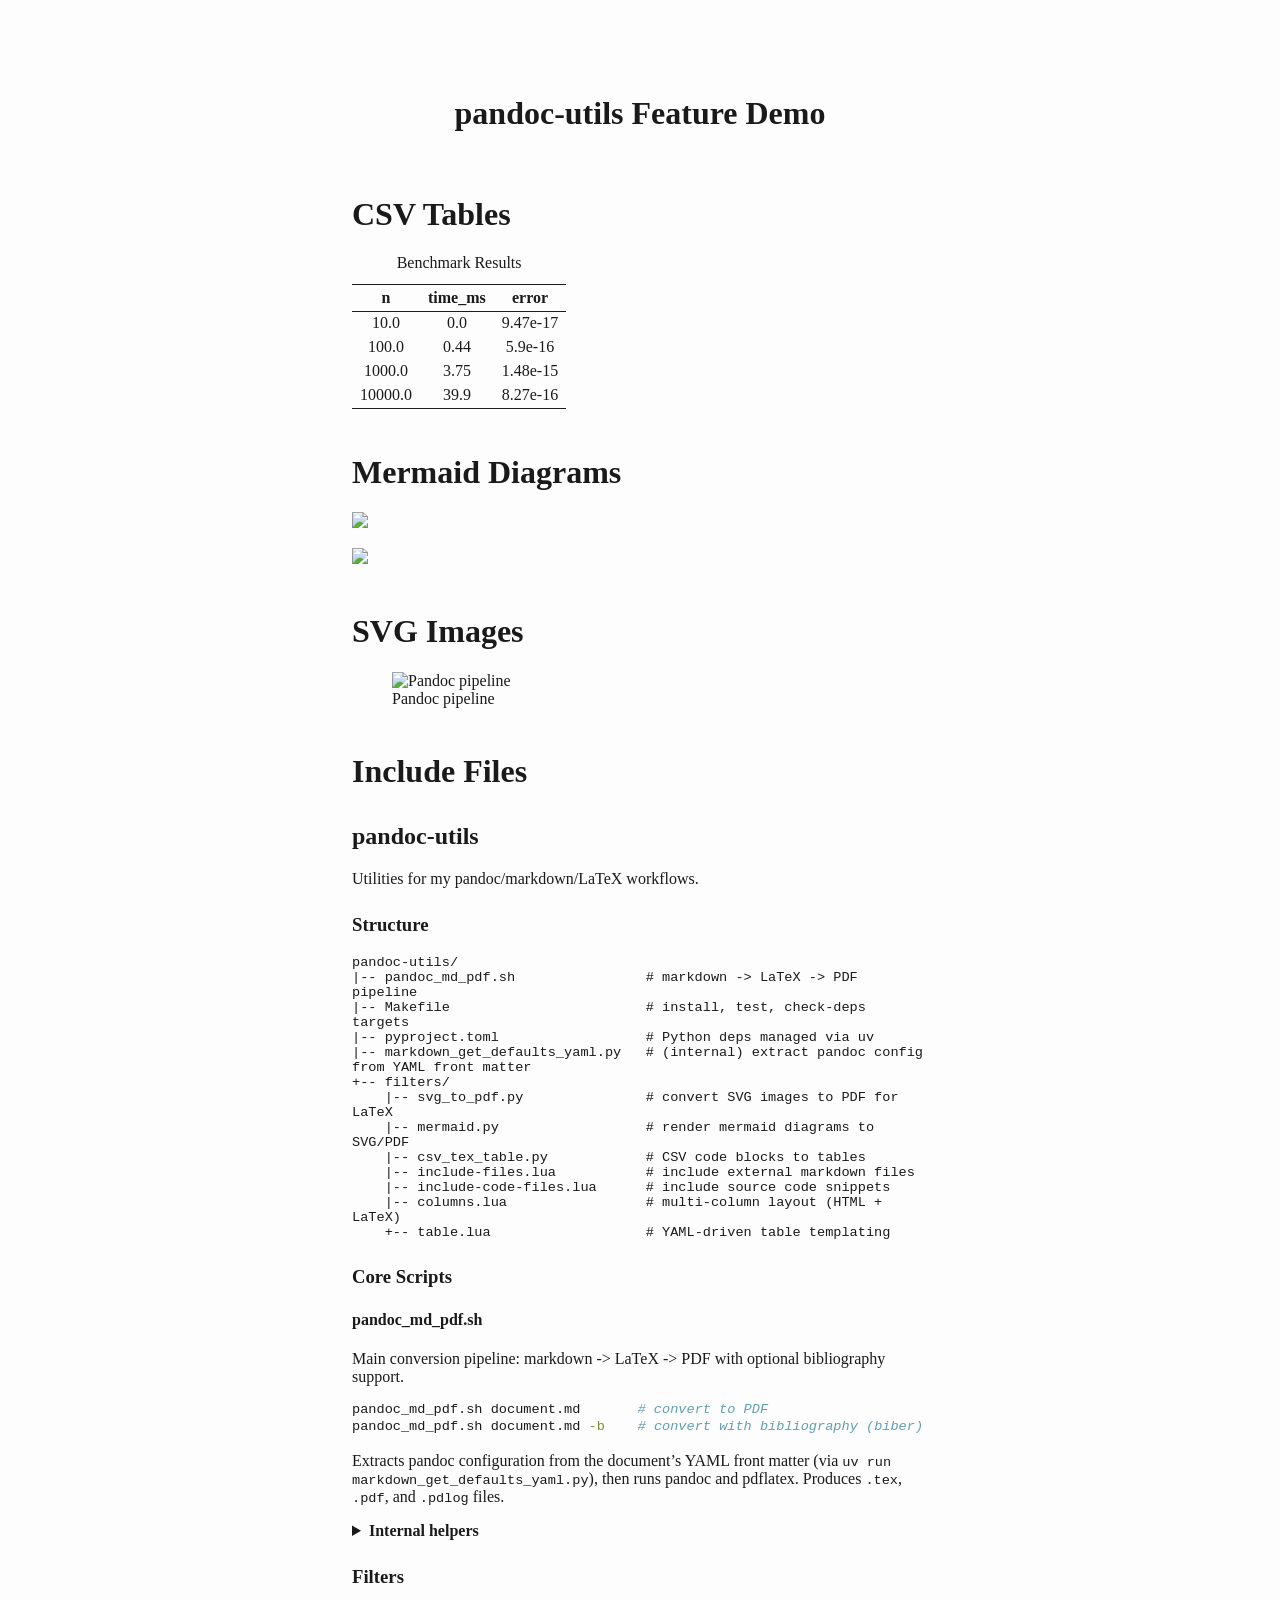
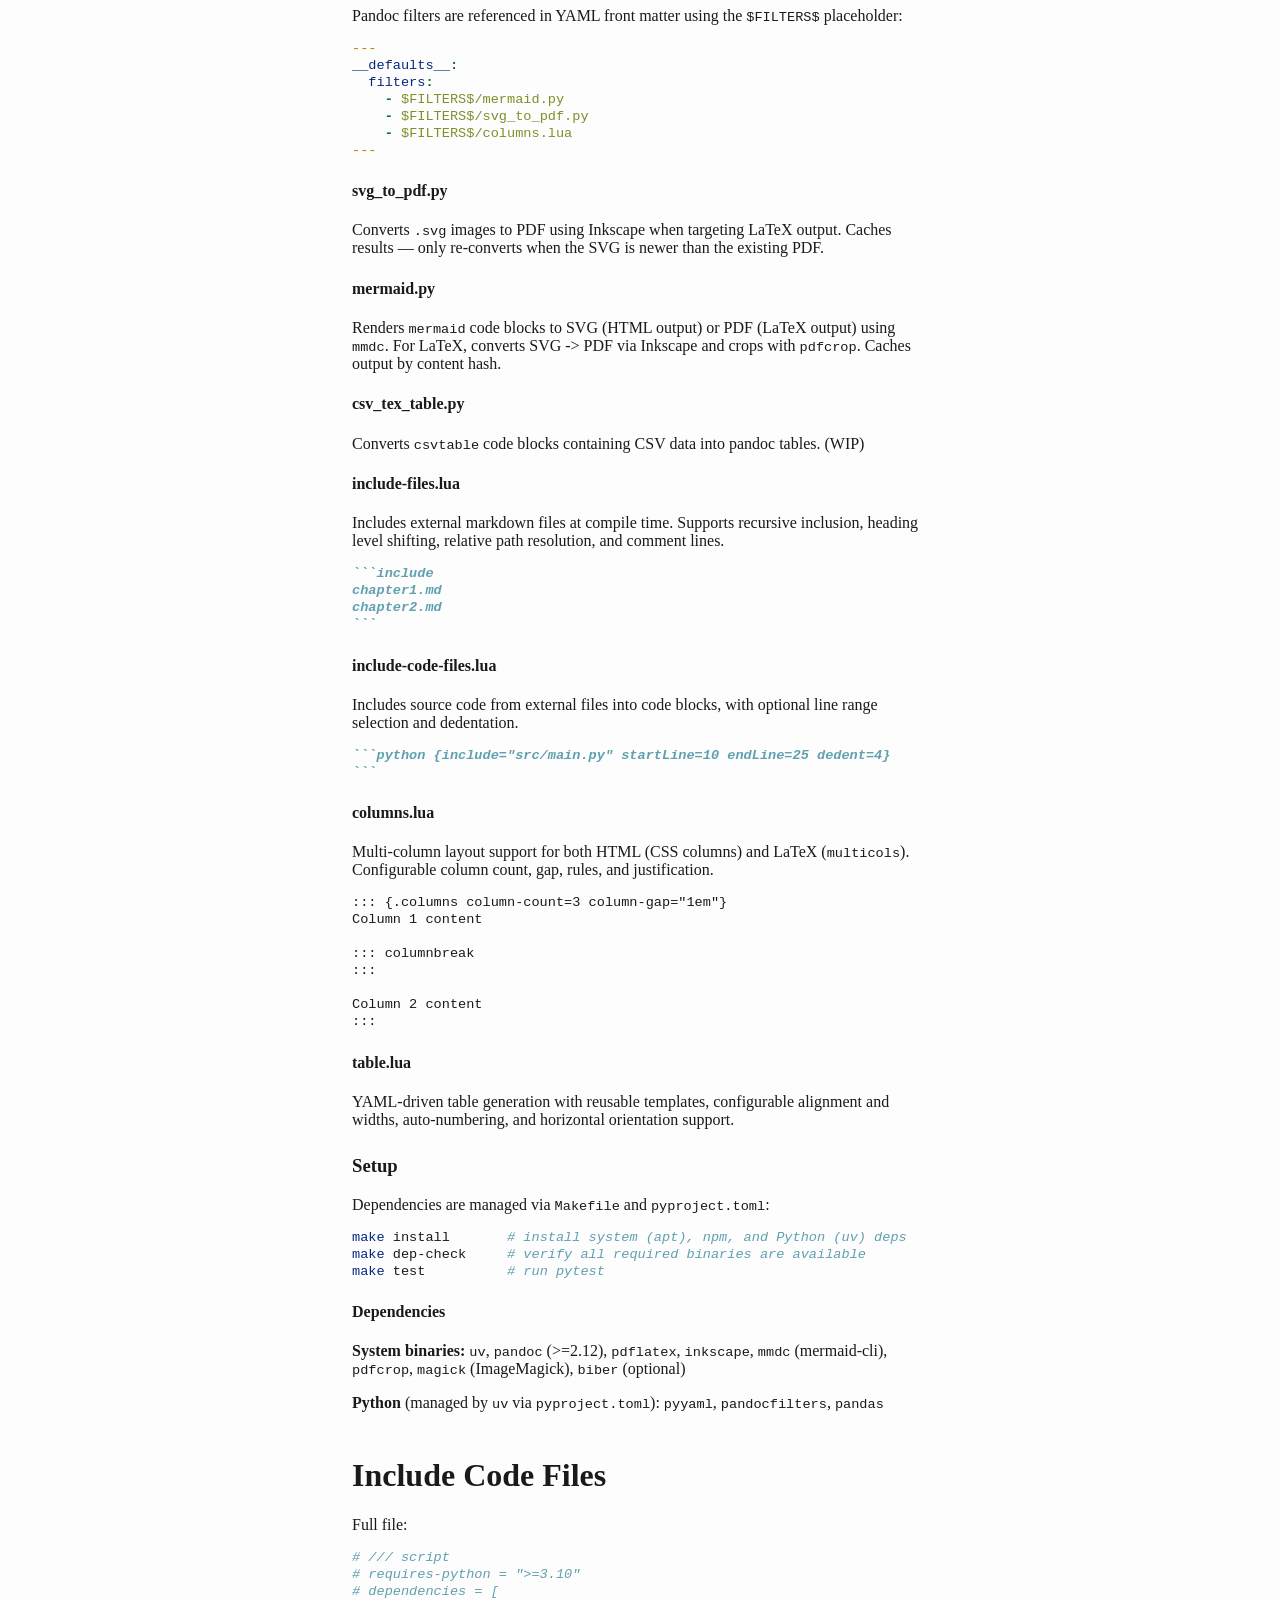
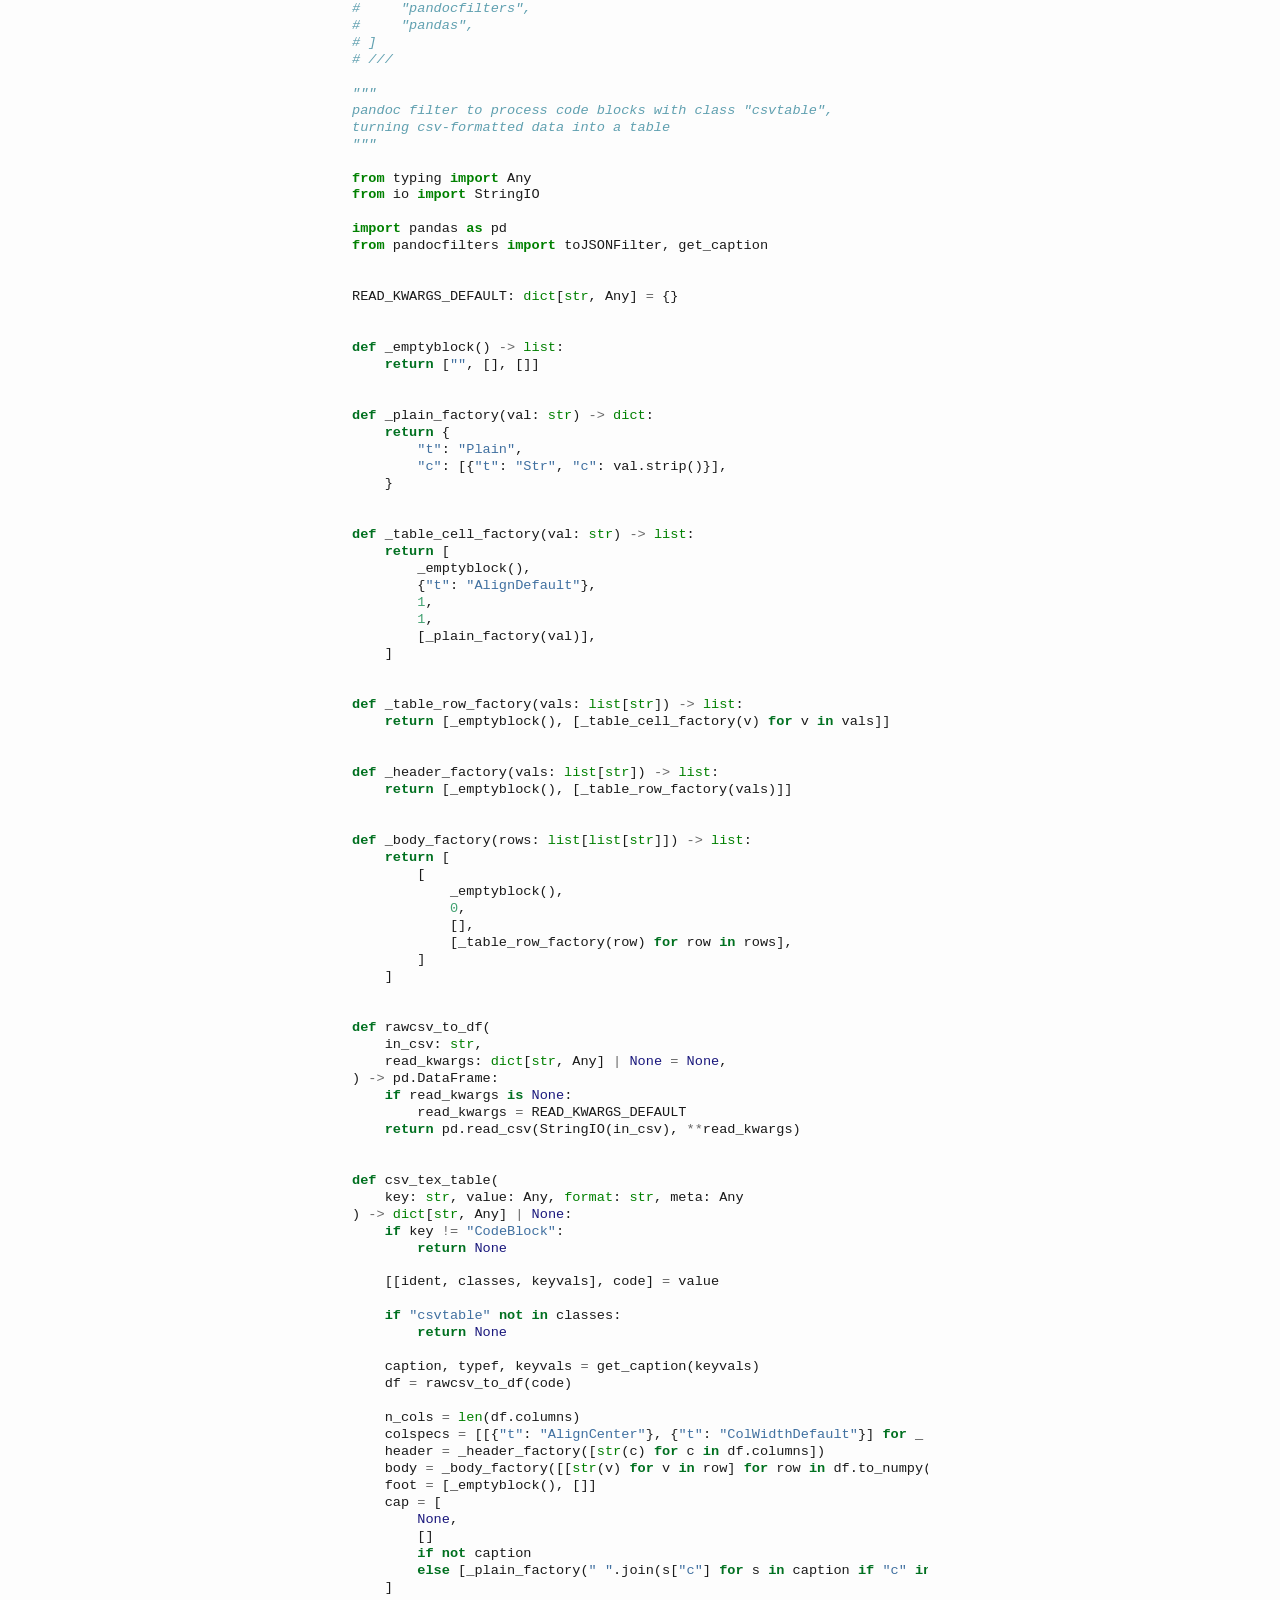
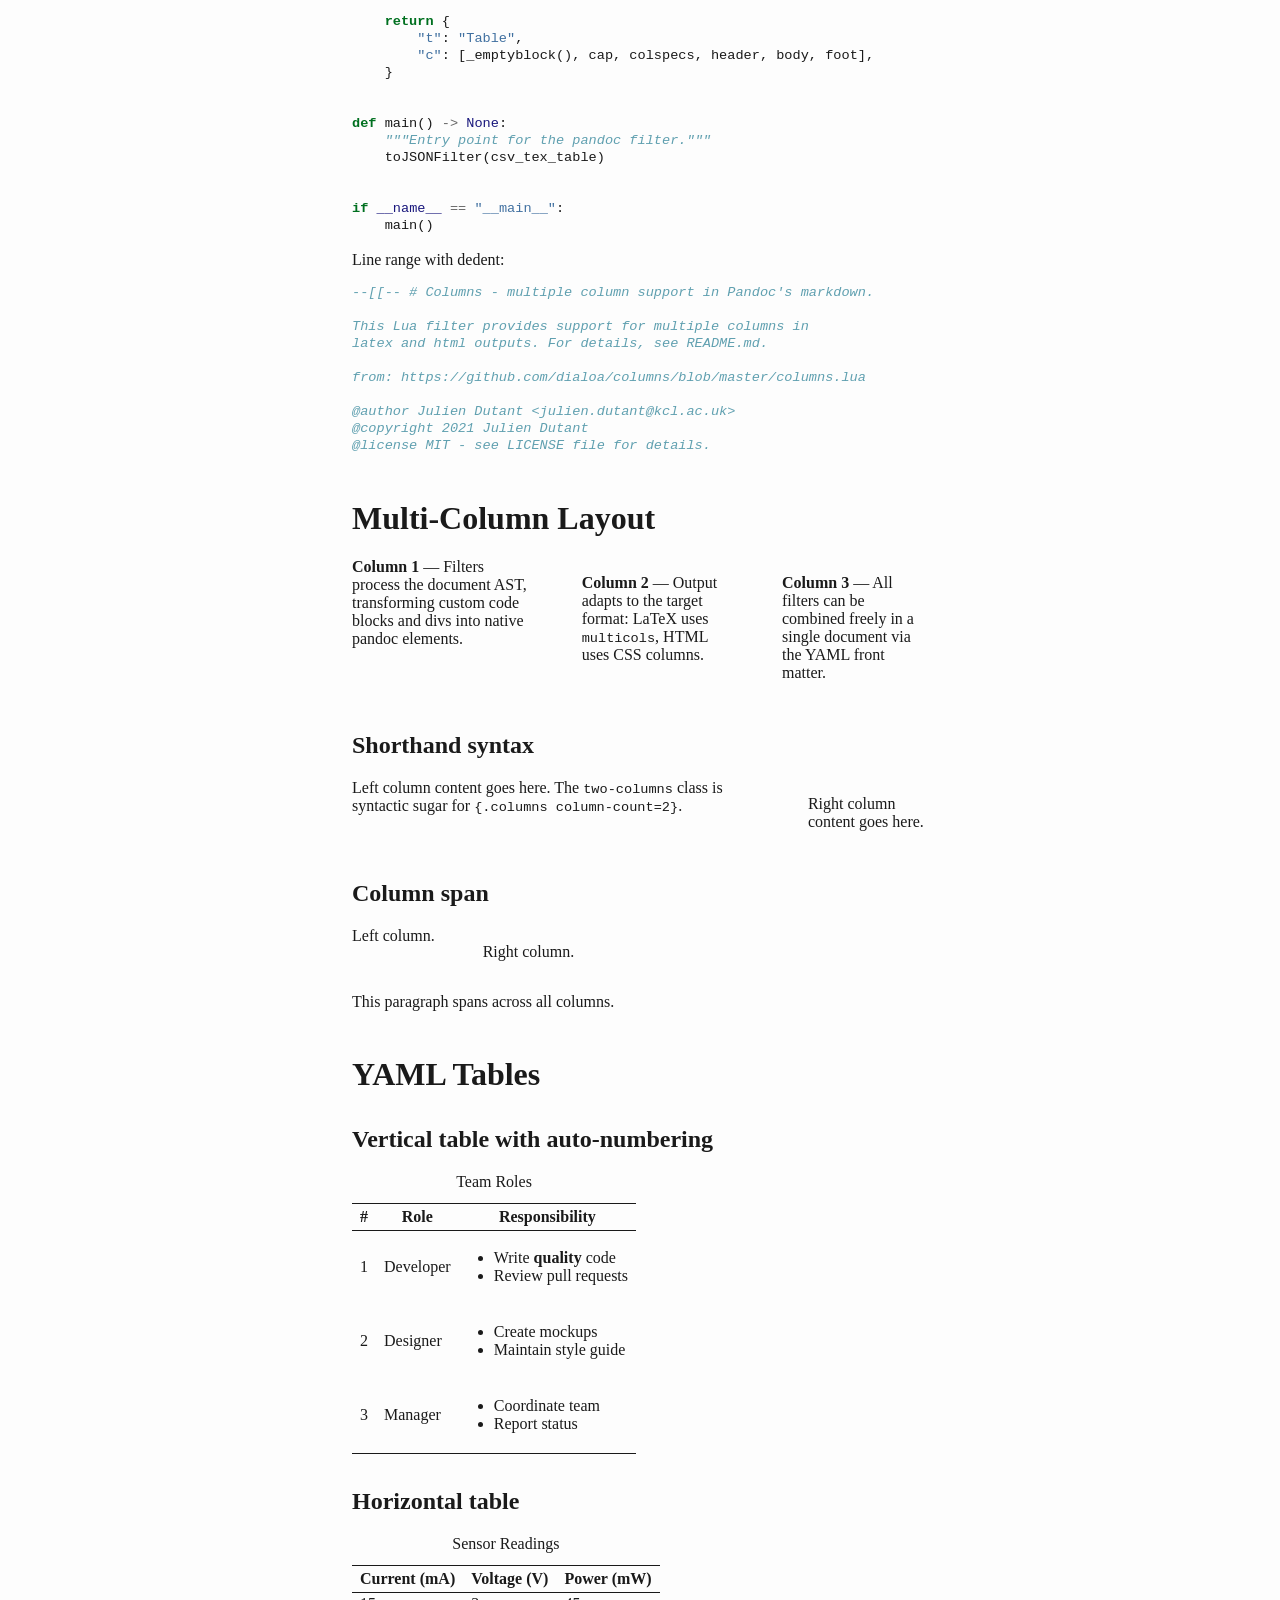
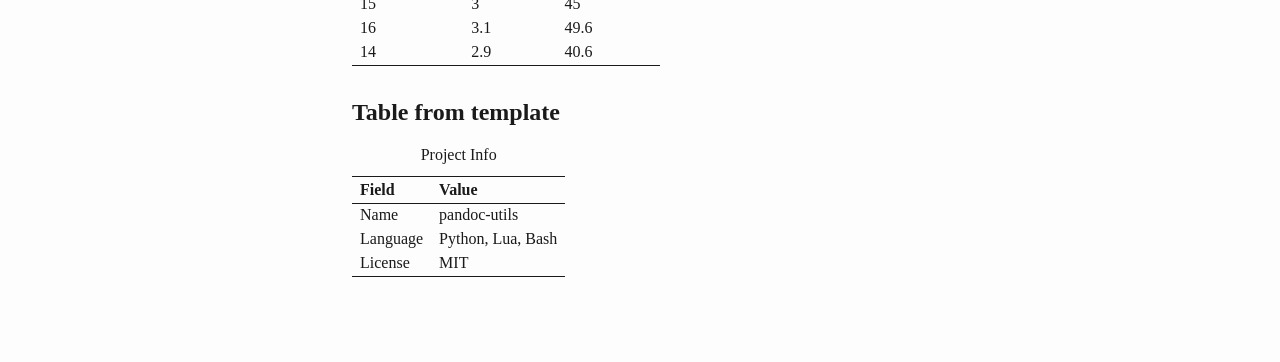
==== docs/demo.html @ 12878028 "Add demo.md and make demo target for compiled output demo.md showcases all 7 filters (csv tables, me" ====
<!DOCTYPE html>
<html xmlns="http://www.w3.org/1999/xhtml" lang="" xml:lang="">
<head>
  <meta charset="utf-8" />
  <meta name="generator" content="pandoc" />
  <meta name="viewport" content="width=device-width, initial-scale=1.0, user-scalable=yes" />
  <title>pandoc-utils Feature Demo</title>
  <style>
    html {
      color: #1a1a1a;
      background-color: #fdfdfd;
    }
    body {
      margin: 0 auto;
      max-width: 36em;
      padding-left: 50px;
      padding-right: 50px;
      padding-top: 50px;
      padding-bottom: 50px;
      hyphens: auto;
      overflow-wrap: break-word;
      text-rendering: optimizeLegibility;
      font-kerning: normal;
    }
    @media (max-width: 600px) {
      body {
        font-size: 0.9em;
        padding: 12px;
      }
      h1 {
        font-size: 1.8em;
      }
    }
    @media print {
      html {
        background-color: white;
      }
      body {
        background-color: transparent;
        color: black;
        font-size: 12pt;
      }
      p, h2, h3 {
        orphans: 3;
        widows: 3;
      }
      h2, h3, h4 {
        page-break-after: avoid;
      }
    }
    p {
      margin: 1em 0;
    }
    a {
      color: #1a1a1a;
    }
    a:visited {
      color: #1a1a1a;
    }
    img {
      max-width: 100%;
    }
    svg {
      height: auto;
      max-width: 100%;
    }
    h1, h2, h3, h4, h5, h6 {
      margin-top: 1.4em;
    }
    h5, h6 {
      font-size: 1em;
      font-style: italic;
    }
    h6 {
      font-weight: normal;
    }
    ol, ul {
      padding-left: 1.7em;
      margin-top: 1em;
    }
    li > ol, li > ul {
      margin-top: 0;
    }
    blockquote {
      margin: 1em 0 1em 1.7em;
      padding-left: 1em;
      border-left: 2px solid #e6e6e6;
      color: #606060;
    }
    code {
      font-family: Menlo, Monaco, Consolas, 'Lucida Console', monospace;
      font-size: 85%;
      margin: 0;
      hyphens: manual;
    }
    pre {
      margin: 1em 0;
      overflow: auto;
    }
    pre code {
      padding: 0;
      overflow: visible;
      overflow-wrap: normal;
    }
    .sourceCode {
     background-color: transparent;
     overflow: visible;
    }
    hr {
      background-color: #1a1a1a;
      border: none;
      height: 1px;
      margin: 1em 0;
    }
    table {
      margin: 1em 0;
      border-collapse: collapse;
      width: 100%;
      overflow-x: auto;
      display: block;
      font-variant-numeric: lining-nums tabular-nums;
    }
    table caption {
      margin-bottom: 0.75em;
    }
    tbody {
      margin-top: 0.5em;
      border-top: 1px solid #1a1a1a;
      border-bottom: 1px solid #1a1a1a;
    }
    th {
      border-top: 1px solid #1a1a1a;
      padding: 0.25em 0.5em 0.25em 0.5em;
    }
    td {
      padding: 0.125em 0.5em 0.25em 0.5em;
    }
    header {
      margin-bottom: 4em;
      text-align: center;
    }
    #TOC li {
      list-style: none;
    }
    #TOC ul {
      padding-left: 1.3em;
    }
    #TOC > ul {
      padding-left: 0;
    }
    #TOC a:not(:hover) {
      text-decoration: none;
    }
    code{white-space: pre-wrap;}
    span.smallcaps{font-variant: small-caps;}
    div.columns{display: flex; gap: min(4vw, 1.5em);}
    div.column{flex: auto; overflow-x: auto;}
    div.hanging-indent{margin-left: 1.5em; text-indent: -1.5em;}
    /* The extra [class] is a hack that increases specificity enough to
       override a similar rule in reveal.js */
    ul.task-list[class]{list-style: none;}
    ul.task-list li input[type="checkbox"] {
      font-size: inherit;
      width: 0.8em;
      margin: 0 0.8em 0.2em -1.6em;
      vertical-align: middle;
    }
    .display.math{display: block; text-align: center; margin: 0.5rem auto;}
    /* CSS for syntax highlighting */
    pre > code.sourceCode { white-space: pre; position: relative; }
    pre > code.sourceCode > span { line-height: 1.25; }
    pre > code.sourceCode > span:empty { height: 1.2em; }
    .sourceCode { overflow: visible; }
    code.sourceCode > span { color: inherit; text-decoration: inherit; }
    div.sourceCode { margin: 1em 0; }
    pre.sourceCode { margin: 0; }
    @media screen {
    div.sourceCode { overflow: auto; }
    }
    @media print {
    pre > code.sourceCode { white-space: pre-wrap; }
    pre > code.sourceCode > span { display: inline-block; text-indent: -5em; padding-left: 5em; }
    }
    pre.numberSource code
      { counter-reset: source-line 0; }
    pre.numberSource code > span
      { position: relative; left: -4em; counter-increment: source-line; }
    pre.numberSource code > span > a:first-child::before
      { content: counter(source-line);
        position: relative; left: -1em; text-align: right; vertical-align: baseline;
        border: none; display: inline-block;
        -webkit-touch-callout: none; -webkit-user-select: none;
        -khtml-user-select: none; -moz-user-select: none;
        -ms-user-select: none; user-select: none;
        padding: 0 4px; width: 4em;
        color: #aaaaaa;
      }
    pre.numberSource { margin-left: 3em; border-left: 1px solid #aaaaaa;  padding-left: 4px; }
    div.sourceCode
      {   }
    @media screen {
    pre > code.sourceCode > span > a:first-child::before { text-decoration: underline; }
    }
    code span.al { color: #ff0000; font-weight: bold; } /* Alert */
    code span.an { color: #60a0b0; font-weight: bold; font-style: italic; } /* Annotation */
    code span.at { color: #7d9029; } /* Attribute */
    code span.bn { color: #40a070; } /* BaseN */
    code span.bu { color: #008000; } /* BuiltIn */
    code span.cf { color: #007020; font-weight: bold; } /* ControlFlow */
    code span.ch { color: #4070a0; } /* Char */
    code span.cn { color: #880000; } /* Constant */
    code span.co { color: #60a0b0; font-style: italic; } /* Comment */
    code span.cv { color: #60a0b0; font-weight: bold; font-style: italic; } /* CommentVar */
    code span.do { color: #ba2121; font-style: italic; } /* Documentation */
    code span.dt { color: #902000; } /* DataType */
    code span.dv { color: #40a070; } /* DecVal */
    code span.er { color: #ff0000; font-weight: bold; } /* Error */
    code span.ex { } /* Extension */
    code span.fl { color: #40a070; } /* Float */
    code span.fu { color: #06287e; } /* Function */
    code span.im { color: #008000; font-weight: bold; } /* Import */
    code span.in { color: #60a0b0; font-weight: bold; font-style: italic; } /* Information */
    code span.kw { color: #007020; font-weight: bold; } /* Keyword */
    code span.op { color: #666666; } /* Operator */
    code span.ot { color: #007020; } /* Other */
    code span.pp { color: #bc7a00; } /* Preprocessor */
    code span.sc { color: #4070a0; } /* SpecialChar */
    code span.ss { color: #bb6688; } /* SpecialString */
    code span.st { color: #4070a0; } /* String */
    code span.va { color: #19177c; } /* Variable */
    code span.vs { color: #4070a0; } /* VerbatimString */
    code span.wa { color: #60a0b0; font-weight: bold; font-style: italic; } /* Warning */
  </style>
  <style>
  /* Styles added by the columns.lua pandoc filter */
    .columns :first-child {margin-top: 0;}
    .column-span + * {margin-top: 0;}
  </style>
</head>
<body>
<header id="title-block-header">
<h1 class="title">pandoc-utils Feature Demo</h1>
</header>
<div>
<h1 id="csv-tables">CSV Tables</h1>
<table>
<caption>Benchmark Results</caption>
<thead>
<tr class="header">
<th style="text-align: center;">n</th>
<th style="text-align: center;">time_ms</th>
<th style="text-align: center;">error</th>
</tr>
</thead>
<tbody>
<tr class="odd">
<td style="text-align: center;">10.0</td>
<td style="text-align: center;">0.0</td>
<td style="text-align: center;">9.47e-17</td>
</tr>
<tr class="even">
<td style="text-align: center;">100.0</td>
<td style="text-align: center;">0.44</td>
<td style="text-align: center;">5.9e-16</td>
</tr>
<tr class="odd">
<td style="text-align: center;">1000.0</td>
<td style="text-align: center;">3.75</td>
<td style="text-align: center;">1.48e-15</td>
</tr>
<tr class="even">
<td style="text-align: center;">10000.0</td>
<td style="text-align: center;">39.9</td>
<td style="text-align: center;">8.27e-16</td>
</tr>
</tbody>
</table>
<h1 id="mermaid-diagrams">Mermaid Diagrams</h1>
<p><img
src="mermaid-images/eb89df5389d37301b76912c9a36e6c9216078328.svg" /></p>
<p><img
src="mermaid-images/6b7ed204e608e78bdb28298f700be677fc4b96f9.svg" /></p>
<h1 id="svg-images">SVG Images</h1>
<!-- svg_to_pdf.py converts SVG to PDF when targeting LaTeX; passes through for HTML -->
<figure>
<img src="demo_pipeline.svg" alt="Pandoc pipeline" />
<figcaption aria-hidden="true">Pandoc pipeline</figcaption>
</figure>
<h1 id="include-files">Include Files</h1>
<!-- include-files.lua: include external markdown at compile time -->
<h2 id="pandoc-utils">pandoc-utils</h2>
<p>Utilities for my pandoc/markdown/LaTeX workflows.</p>
<h3 id="structure">Structure</h3>
<pre><code>pandoc-utils/
|-- pandoc_md_pdf.sh                # markdown -&gt; LaTeX -&gt; PDF pipeline
|-- Makefile                        # install, test, check-deps targets
|-- pyproject.toml                  # Python deps managed via uv
|-- markdown_get_defaults_yaml.py   # (internal) extract pandoc config from YAML front matter
+-- filters/
    |-- svg_to_pdf.py               # convert SVG images to PDF for LaTeX
    |-- mermaid.py                  # render mermaid diagrams to SVG/PDF
    |-- csv_tex_table.py            # CSV code blocks to tables
    |-- include-files.lua           # include external markdown files
    |-- include-code-files.lua      # include source code snippets
    |-- columns.lua                 # multi-column layout (HTML + LaTeX)
    +-- table.lua                   # YAML-driven table templating</code></pre>
<h3 id="core-scripts">Core Scripts</h3>
<h4 id="pandoc_md_pdf.sh">pandoc_md_pdf.sh</h4>
<p>Main conversion pipeline: markdown -&gt; LaTeX -&gt; PDF with
optional bibliography support.</p>
<div class="sourceCode" id="cb2"><pre
class="sourceCode bash"><code class="sourceCode bash"><span id="cb2-1"><a href="#cb2-1" aria-hidden="true" tabindex="-1"></a><span class="ex">pandoc_md_pdf.sh</span> document.md       <span class="co"># convert to PDF</span></span>
<span id="cb2-2"><a href="#cb2-2" aria-hidden="true" tabindex="-1"></a><span class="ex">pandoc_md_pdf.sh</span> document.md <span class="at">-b</span>    <span class="co"># convert with bibliography (biber)</span></span></code></pre></div>
<p>Extracts pandoc configuration from the document’s YAML front matter
(via <code>uv run markdown_get_defaults_yaml.py</code>), then runs
pandoc and pdflatex. Produces <code>.tex</code>, <code>.pdf</code>, and
<code>.pdlog</code> files.</p>
<details>
<summary>
<b>Internal helpers</b>
</summary>
<ul>
<li><strong>markdown_get_defaults_yaml.py</strong> — Extracts pandoc
defaults from YAML front matter and writes a defaults file. Called
internally by <code>pandoc_md_pdf.sh</code>. Resolves the
<code>$FILTERS$</code> placeholder to the actual filters directory.</li>
</ul>
</details>
<h3 id="filters">Filters</h3>
<p>Pandoc filters are referenced in YAML front matter using the
<code>$FILTERS$</code> placeholder:</p>
<div class="sourceCode" id="cb3"><pre
class="sourceCode yaml"><code class="sourceCode yaml"><span id="cb3-1"><a href="#cb3-1" aria-hidden="true" tabindex="-1"></a><span class="pp">---</span></span>
<span id="cb3-2"><a href="#cb3-2" aria-hidden="true" tabindex="-1"></a><span class="fu">__defaults__</span><span class="kw">:</span></span>
<span id="cb3-3"><a href="#cb3-3" aria-hidden="true" tabindex="-1"></a><span class="at">  </span><span class="fu">filters</span><span class="kw">:</span></span>
<span id="cb3-4"><a href="#cb3-4" aria-hidden="true" tabindex="-1"></a><span class="at">    </span><span class="kw">-</span><span class="at"> $FILTERS$/mermaid.py</span></span>
<span id="cb3-5"><a href="#cb3-5" aria-hidden="true" tabindex="-1"></a><span class="at">    </span><span class="kw">-</span><span class="at"> $FILTERS$/svg_to_pdf.py</span></span>
<span id="cb3-6"><a href="#cb3-6" aria-hidden="true" tabindex="-1"></a><span class="at">    </span><span class="kw">-</span><span class="at"> $FILTERS$/columns.lua</span></span>
<span id="cb3-7"><a href="#cb3-7" aria-hidden="true" tabindex="-1"></a><span class="pp">---</span></span></code></pre></div>
<h4 id="svg_to_pdf.py">svg_to_pdf.py</h4>
<p>Converts <code>.svg</code> images to PDF using Inkscape when
targeting LaTeX output. Caches results — only re-converts when the SVG
is newer than the existing PDF.</p>
<h4 id="mermaid.py">mermaid.py</h4>
<p>Renders <code>mermaid</code> code blocks to SVG (HTML output) or PDF
(LaTeX output) using <code>mmdc</code>. For LaTeX, converts SVG -&gt;
PDF via Inkscape and crops with <code>pdfcrop</code>. Caches output by
content hash.</p>
<h4 id="csv_tex_table.py">csv_tex_table.py</h4>
<p>Converts <code>csvtable</code> code blocks containing CSV data into
pandoc tables. (WIP)</p>
<h4 id="include-files.lua">include-files.lua</h4>
<p>Includes external markdown files at compile time. Supports recursive
inclusion, heading level shifting, relative path resolution, and comment
lines.</p>
<div class="sourceCode" id="cb4"><pre
class="sourceCode markdown"><code class="sourceCode markdown"><span id="cb4-1"><a href="#cb4-1" aria-hidden="true" tabindex="-1"></a><span class="in">```include</span></span>
<span id="cb4-2"><a href="#cb4-2" aria-hidden="true" tabindex="-1"></a><span class="in">chapter1.md</span></span>
<span id="cb4-3"><a href="#cb4-3" aria-hidden="true" tabindex="-1"></a><span class="in">chapter2.md</span></span>
<span id="cb4-4"><a href="#cb4-4" aria-hidden="true" tabindex="-1"></a><span class="in">```</span></span></code></pre></div>
<h4 id="include-code-files.lua">include-code-files.lua</h4>
<p>Includes source code from external files into code blocks, with
optional line range selection and dedentation.</p>
<div class="sourceCode" id="cb5"><pre
class="sourceCode markdown"><code class="sourceCode markdown"><span id="cb5-1"><a href="#cb5-1" aria-hidden="true" tabindex="-1"></a><span class="in">```python {include=&quot;src/main.py&quot; startLine=10 endLine=25 dedent=4}</span></span>
<span id="cb5-2"><a href="#cb5-2" aria-hidden="true" tabindex="-1"></a><span class="in">```</span></span></code></pre></div>
<h4 id="columns.lua">columns.lua</h4>
<p>Multi-column layout support for both HTML (CSS columns) and LaTeX
(<code>multicols</code>). Configurable column count, gap, rules, and
justification.</p>
<div class="sourceCode" id="cb6"><pre
class="sourceCode markdown"><code class="sourceCode markdown"><span id="cb6-1"><a href="#cb6-1" aria-hidden="true" tabindex="-1"></a>::: {.columns column-count=3 column-gap=&quot;1em&quot;}</span>
<span id="cb6-2"><a href="#cb6-2" aria-hidden="true" tabindex="-1"></a>Column 1 content</span>
<span id="cb6-3"><a href="#cb6-3" aria-hidden="true" tabindex="-1"></a></span>
<span id="cb6-4"><a href="#cb6-4" aria-hidden="true" tabindex="-1"></a>::: columnbreak</span>
<span id="cb6-5"><a href="#cb6-5" aria-hidden="true" tabindex="-1"></a>:::</span>
<span id="cb6-6"><a href="#cb6-6" aria-hidden="true" tabindex="-1"></a></span>
<span id="cb6-7"><a href="#cb6-7" aria-hidden="true" tabindex="-1"></a>Column 2 content</span>
<span id="cb6-8"><a href="#cb6-8" aria-hidden="true" tabindex="-1"></a>:::</span></code></pre></div>
<h4 id="table.lua">table.lua</h4>
<p>YAML-driven table generation with reusable templates, configurable
alignment and widths, auto-numbering, and horizontal orientation
support.</p>
<h3 id="setup">Setup</h3>
<p>Dependencies are managed via <code>Makefile</code> and
<code>pyproject.toml</code>:</p>
<div class="sourceCode" id="cb7"><pre
class="sourceCode bash"><code class="sourceCode bash"><span id="cb7-1"><a href="#cb7-1" aria-hidden="true" tabindex="-1"></a><span class="fu">make</span> install       <span class="co"># install system (apt), npm, and Python (uv) deps</span></span>
<span id="cb7-2"><a href="#cb7-2" aria-hidden="true" tabindex="-1"></a><span class="fu">make</span> dep-check     <span class="co"># verify all required binaries are available</span></span>
<span id="cb7-3"><a href="#cb7-3" aria-hidden="true" tabindex="-1"></a><span class="fu">make</span> test          <span class="co"># run pytest</span></span></code></pre></div>
<h4 id="dependencies">Dependencies</h4>
<p><strong>System binaries:</strong> <code>uv</code>,
<code>pandoc</code> (&gt;=2.12), <code>pdflatex</code>,
<code>inkscape</code>, <code>mmdc</code> (mermaid-cli),
<code>pdfcrop</code>, <code>magick</code> (ImageMagick),
<code>biber</code> (optional)</p>
<p><strong>Python</strong> (managed by <code>uv</code> via
<code>pyproject.toml</code>): <code>pyyaml</code>,
<code>pandocfilters</code>, <code>pandas</code></p>
<h1 id="include-code-files">Include Code Files</h1>
<!-- include-code-files.lua: embed source code from external files -->
<p>Full file:</p>
<div class="sourceCode" id="cb8"><pre
class="sourceCode python"><code class="sourceCode python"><span id="cb8-1"><a href="#cb8-1" aria-hidden="true" tabindex="-1"></a><span class="co"># /// script</span></span>
<span id="cb8-2"><a href="#cb8-2" aria-hidden="true" tabindex="-1"></a><span class="co"># requires-python = &quot;&gt;=3.10&quot;</span></span>
<span id="cb8-3"><a href="#cb8-3" aria-hidden="true" tabindex="-1"></a><span class="co"># dependencies = [</span></span>
<span id="cb8-4"><a href="#cb8-4" aria-hidden="true" tabindex="-1"></a><span class="co">#     &quot;pandocfilters&quot;,</span></span>
<span id="cb8-5"><a href="#cb8-5" aria-hidden="true" tabindex="-1"></a><span class="co">#     &quot;pandas&quot;,</span></span>
<span id="cb8-6"><a href="#cb8-6" aria-hidden="true" tabindex="-1"></a><span class="co"># ]</span></span>
<span id="cb8-7"><a href="#cb8-7" aria-hidden="true" tabindex="-1"></a><span class="co"># ///</span></span>
<span id="cb8-8"><a href="#cb8-8" aria-hidden="true" tabindex="-1"></a></span>
<span id="cb8-9"><a href="#cb8-9" aria-hidden="true" tabindex="-1"></a><span class="co">&quot;&quot;&quot;</span></span>
<span id="cb8-10"><a href="#cb8-10" aria-hidden="true" tabindex="-1"></a><span class="co">pandoc filter to process code blocks with class &quot;csvtable&quot;,</span></span>
<span id="cb8-11"><a href="#cb8-11" aria-hidden="true" tabindex="-1"></a><span class="co">turning csv-formatted data into a table</span></span>
<span id="cb8-12"><a href="#cb8-12" aria-hidden="true" tabindex="-1"></a><span class="co">&quot;&quot;&quot;</span></span>
<span id="cb8-13"><a href="#cb8-13" aria-hidden="true" tabindex="-1"></a></span>
<span id="cb8-14"><a href="#cb8-14" aria-hidden="true" tabindex="-1"></a><span class="im">from</span> typing <span class="im">import</span> Any</span>
<span id="cb8-15"><a href="#cb8-15" aria-hidden="true" tabindex="-1"></a><span class="im">from</span> io <span class="im">import</span> StringIO</span>
<span id="cb8-16"><a href="#cb8-16" aria-hidden="true" tabindex="-1"></a></span>
<span id="cb8-17"><a href="#cb8-17" aria-hidden="true" tabindex="-1"></a><span class="im">import</span> pandas <span class="im">as</span> pd</span>
<span id="cb8-18"><a href="#cb8-18" aria-hidden="true" tabindex="-1"></a><span class="im">from</span> pandocfilters <span class="im">import</span> toJSONFilter, get_caption</span>
<span id="cb8-19"><a href="#cb8-19" aria-hidden="true" tabindex="-1"></a></span>
<span id="cb8-20"><a href="#cb8-20" aria-hidden="true" tabindex="-1"></a></span>
<span id="cb8-21"><a href="#cb8-21" aria-hidden="true" tabindex="-1"></a>READ_KWARGS_DEFAULT: <span class="bu">dict</span>[<span class="bu">str</span>, Any] <span class="op">=</span> {}</span>
<span id="cb8-22"><a href="#cb8-22" aria-hidden="true" tabindex="-1"></a></span>
<span id="cb8-23"><a href="#cb8-23" aria-hidden="true" tabindex="-1"></a></span>
<span id="cb8-24"><a href="#cb8-24" aria-hidden="true" tabindex="-1"></a><span class="kw">def</span> _emptyblock() <span class="op">-&gt;</span> <span class="bu">list</span>:</span>
<span id="cb8-25"><a href="#cb8-25" aria-hidden="true" tabindex="-1"></a>    <span class="cf">return</span> [<span class="st">&quot;&quot;</span>, [], []]</span>
<span id="cb8-26"><a href="#cb8-26" aria-hidden="true" tabindex="-1"></a></span>
<span id="cb8-27"><a href="#cb8-27" aria-hidden="true" tabindex="-1"></a></span>
<span id="cb8-28"><a href="#cb8-28" aria-hidden="true" tabindex="-1"></a><span class="kw">def</span> _plain_factory(val: <span class="bu">str</span>) <span class="op">-&gt;</span> <span class="bu">dict</span>:</span>
<span id="cb8-29"><a href="#cb8-29" aria-hidden="true" tabindex="-1"></a>    <span class="cf">return</span> {</span>
<span id="cb8-30"><a href="#cb8-30" aria-hidden="true" tabindex="-1"></a>        <span class="st">&quot;t&quot;</span>: <span class="st">&quot;Plain&quot;</span>,</span>
<span id="cb8-31"><a href="#cb8-31" aria-hidden="true" tabindex="-1"></a>        <span class="st">&quot;c&quot;</span>: [{<span class="st">&quot;t&quot;</span>: <span class="st">&quot;Str&quot;</span>, <span class="st">&quot;c&quot;</span>: val.strip()}],</span>
<span id="cb8-32"><a href="#cb8-32" aria-hidden="true" tabindex="-1"></a>    }</span>
<span id="cb8-33"><a href="#cb8-33" aria-hidden="true" tabindex="-1"></a></span>
<span id="cb8-34"><a href="#cb8-34" aria-hidden="true" tabindex="-1"></a></span>
<span id="cb8-35"><a href="#cb8-35" aria-hidden="true" tabindex="-1"></a><span class="kw">def</span> _table_cell_factory(val: <span class="bu">str</span>) <span class="op">-&gt;</span> <span class="bu">list</span>:</span>
<span id="cb8-36"><a href="#cb8-36" aria-hidden="true" tabindex="-1"></a>    <span class="cf">return</span> [</span>
<span id="cb8-37"><a href="#cb8-37" aria-hidden="true" tabindex="-1"></a>        _emptyblock(),</span>
<span id="cb8-38"><a href="#cb8-38" aria-hidden="true" tabindex="-1"></a>        {<span class="st">&quot;t&quot;</span>: <span class="st">&quot;AlignDefault&quot;</span>},</span>
<span id="cb8-39"><a href="#cb8-39" aria-hidden="true" tabindex="-1"></a>        <span class="dv">1</span>,</span>
<span id="cb8-40"><a href="#cb8-40" aria-hidden="true" tabindex="-1"></a>        <span class="dv">1</span>,</span>
<span id="cb8-41"><a href="#cb8-41" aria-hidden="true" tabindex="-1"></a>        [_plain_factory(val)],</span>
<span id="cb8-42"><a href="#cb8-42" aria-hidden="true" tabindex="-1"></a>    ]</span>
<span id="cb8-43"><a href="#cb8-43" aria-hidden="true" tabindex="-1"></a></span>
<span id="cb8-44"><a href="#cb8-44" aria-hidden="true" tabindex="-1"></a></span>
<span id="cb8-45"><a href="#cb8-45" aria-hidden="true" tabindex="-1"></a><span class="kw">def</span> _table_row_factory(vals: <span class="bu">list</span>[<span class="bu">str</span>]) <span class="op">-&gt;</span> <span class="bu">list</span>:</span>
<span id="cb8-46"><a href="#cb8-46" aria-hidden="true" tabindex="-1"></a>    <span class="cf">return</span> [_emptyblock(), [_table_cell_factory(v) <span class="cf">for</span> v <span class="kw">in</span> vals]]</span>
<span id="cb8-47"><a href="#cb8-47" aria-hidden="true" tabindex="-1"></a></span>
<span id="cb8-48"><a href="#cb8-48" aria-hidden="true" tabindex="-1"></a></span>
<span id="cb8-49"><a href="#cb8-49" aria-hidden="true" tabindex="-1"></a><span class="kw">def</span> _header_factory(vals: <span class="bu">list</span>[<span class="bu">str</span>]) <span class="op">-&gt;</span> <span class="bu">list</span>:</span>
<span id="cb8-50"><a href="#cb8-50" aria-hidden="true" tabindex="-1"></a>    <span class="cf">return</span> [_emptyblock(), [_table_row_factory(vals)]]</span>
<span id="cb8-51"><a href="#cb8-51" aria-hidden="true" tabindex="-1"></a></span>
<span id="cb8-52"><a href="#cb8-52" aria-hidden="true" tabindex="-1"></a></span>
<span id="cb8-53"><a href="#cb8-53" aria-hidden="true" tabindex="-1"></a><span class="kw">def</span> _body_factory(rows: <span class="bu">list</span>[<span class="bu">list</span>[<span class="bu">str</span>]]) <span class="op">-&gt;</span> <span class="bu">list</span>:</span>
<span id="cb8-54"><a href="#cb8-54" aria-hidden="true" tabindex="-1"></a>    <span class="cf">return</span> [</span>
<span id="cb8-55"><a href="#cb8-55" aria-hidden="true" tabindex="-1"></a>        [</span>
<span id="cb8-56"><a href="#cb8-56" aria-hidden="true" tabindex="-1"></a>            _emptyblock(),</span>
<span id="cb8-57"><a href="#cb8-57" aria-hidden="true" tabindex="-1"></a>            <span class="dv">0</span>,</span>
<span id="cb8-58"><a href="#cb8-58" aria-hidden="true" tabindex="-1"></a>            [],</span>
<span id="cb8-59"><a href="#cb8-59" aria-hidden="true" tabindex="-1"></a>            [_table_row_factory(row) <span class="cf">for</span> row <span class="kw">in</span> rows],</span>
<span id="cb8-60"><a href="#cb8-60" aria-hidden="true" tabindex="-1"></a>        ]</span>
<span id="cb8-61"><a href="#cb8-61" aria-hidden="true" tabindex="-1"></a>    ]</span>
<span id="cb8-62"><a href="#cb8-62" aria-hidden="true" tabindex="-1"></a></span>
<span id="cb8-63"><a href="#cb8-63" aria-hidden="true" tabindex="-1"></a></span>
<span id="cb8-64"><a href="#cb8-64" aria-hidden="true" tabindex="-1"></a><span class="kw">def</span> rawcsv_to_df(</span>
<span id="cb8-65"><a href="#cb8-65" aria-hidden="true" tabindex="-1"></a>    in_csv: <span class="bu">str</span>,</span>
<span id="cb8-66"><a href="#cb8-66" aria-hidden="true" tabindex="-1"></a>    read_kwargs: <span class="bu">dict</span>[<span class="bu">str</span>, Any] <span class="op">|</span> <span class="va">None</span> <span class="op">=</span> <span class="va">None</span>,</span>
<span id="cb8-67"><a href="#cb8-67" aria-hidden="true" tabindex="-1"></a>) <span class="op">-&gt;</span> pd.DataFrame:</span>
<span id="cb8-68"><a href="#cb8-68" aria-hidden="true" tabindex="-1"></a>    <span class="cf">if</span> read_kwargs <span class="kw">is</span> <span class="va">None</span>:</span>
<span id="cb8-69"><a href="#cb8-69" aria-hidden="true" tabindex="-1"></a>        read_kwargs <span class="op">=</span> READ_KWARGS_DEFAULT</span>
<span id="cb8-70"><a href="#cb8-70" aria-hidden="true" tabindex="-1"></a>    <span class="cf">return</span> pd.read_csv(StringIO(in_csv), <span class="op">**</span>read_kwargs)</span>
<span id="cb8-71"><a href="#cb8-71" aria-hidden="true" tabindex="-1"></a></span>
<span id="cb8-72"><a href="#cb8-72" aria-hidden="true" tabindex="-1"></a></span>
<span id="cb8-73"><a href="#cb8-73" aria-hidden="true" tabindex="-1"></a><span class="kw">def</span> csv_tex_table(</span>
<span id="cb8-74"><a href="#cb8-74" aria-hidden="true" tabindex="-1"></a>    key: <span class="bu">str</span>, value: Any, <span class="bu">format</span>: <span class="bu">str</span>, meta: Any</span>
<span id="cb8-75"><a href="#cb8-75" aria-hidden="true" tabindex="-1"></a>) <span class="op">-&gt;</span> <span class="bu">dict</span>[<span class="bu">str</span>, Any] <span class="op">|</span> <span class="va">None</span>:</span>
<span id="cb8-76"><a href="#cb8-76" aria-hidden="true" tabindex="-1"></a>    <span class="cf">if</span> key <span class="op">!=</span> <span class="st">&quot;CodeBlock&quot;</span>:</span>
<span id="cb8-77"><a href="#cb8-77" aria-hidden="true" tabindex="-1"></a>        <span class="cf">return</span> <span class="va">None</span></span>
<span id="cb8-78"><a href="#cb8-78" aria-hidden="true" tabindex="-1"></a></span>
<span id="cb8-79"><a href="#cb8-79" aria-hidden="true" tabindex="-1"></a>    [[ident, classes, keyvals], code] <span class="op">=</span> value</span>
<span id="cb8-80"><a href="#cb8-80" aria-hidden="true" tabindex="-1"></a></span>
<span id="cb8-81"><a href="#cb8-81" aria-hidden="true" tabindex="-1"></a>    <span class="cf">if</span> <span class="st">&quot;csvtable&quot;</span> <span class="kw">not</span> <span class="kw">in</span> classes:</span>
<span id="cb8-82"><a href="#cb8-82" aria-hidden="true" tabindex="-1"></a>        <span class="cf">return</span> <span class="va">None</span></span>
<span id="cb8-83"><a href="#cb8-83" aria-hidden="true" tabindex="-1"></a></span>
<span id="cb8-84"><a href="#cb8-84" aria-hidden="true" tabindex="-1"></a>    caption, typef, keyvals <span class="op">=</span> get_caption(keyvals)</span>
<span id="cb8-85"><a href="#cb8-85" aria-hidden="true" tabindex="-1"></a>    df <span class="op">=</span> rawcsv_to_df(code)</span>
<span id="cb8-86"><a href="#cb8-86" aria-hidden="true" tabindex="-1"></a></span>
<span id="cb8-87"><a href="#cb8-87" aria-hidden="true" tabindex="-1"></a>    n_cols <span class="op">=</span> <span class="bu">len</span>(df.columns)</span>
<span id="cb8-88"><a href="#cb8-88" aria-hidden="true" tabindex="-1"></a>    colspecs <span class="op">=</span> [[{<span class="st">&quot;t&quot;</span>: <span class="st">&quot;AlignCenter&quot;</span>}, {<span class="st">&quot;t&quot;</span>: <span class="st">&quot;ColWidthDefault&quot;</span>}] <span class="cf">for</span> _ <span class="kw">in</span> <span class="bu">range</span>(n_cols)]</span>
<span id="cb8-89"><a href="#cb8-89" aria-hidden="true" tabindex="-1"></a>    header <span class="op">=</span> _header_factory([<span class="bu">str</span>(c) <span class="cf">for</span> c <span class="kw">in</span> df.columns])</span>
<span id="cb8-90"><a href="#cb8-90" aria-hidden="true" tabindex="-1"></a>    body <span class="op">=</span> _body_factory([[<span class="bu">str</span>(v) <span class="cf">for</span> v <span class="kw">in</span> row] <span class="cf">for</span> row <span class="kw">in</span> df.to_numpy().tolist()])</span>
<span id="cb8-91"><a href="#cb8-91" aria-hidden="true" tabindex="-1"></a>    foot <span class="op">=</span> [_emptyblock(), []]</span>
<span id="cb8-92"><a href="#cb8-92" aria-hidden="true" tabindex="-1"></a>    cap <span class="op">=</span> [</span>
<span id="cb8-93"><a href="#cb8-93" aria-hidden="true" tabindex="-1"></a>        <span class="va">None</span>,</span>
<span id="cb8-94"><a href="#cb8-94" aria-hidden="true" tabindex="-1"></a>        []</span>
<span id="cb8-95"><a href="#cb8-95" aria-hidden="true" tabindex="-1"></a>        <span class="cf">if</span> <span class="kw">not</span> caption</span>
<span id="cb8-96"><a href="#cb8-96" aria-hidden="true" tabindex="-1"></a>        <span class="cf">else</span> [_plain_factory(<span class="st">&quot; &quot;</span>.join(s[<span class="st">&quot;c&quot;</span>] <span class="cf">for</span> s <span class="kw">in</span> caption <span class="cf">if</span> <span class="st">&quot;c&quot;</span> <span class="kw">in</span> s))],</span>
<span id="cb8-97"><a href="#cb8-97" aria-hidden="true" tabindex="-1"></a>    ]</span>
<span id="cb8-98"><a href="#cb8-98" aria-hidden="true" tabindex="-1"></a></span>
<span id="cb8-99"><a href="#cb8-99" aria-hidden="true" tabindex="-1"></a>    <span class="cf">return</span> {</span>
<span id="cb8-100"><a href="#cb8-100" aria-hidden="true" tabindex="-1"></a>        <span class="st">&quot;t&quot;</span>: <span class="st">&quot;Table&quot;</span>,</span>
<span id="cb8-101"><a href="#cb8-101" aria-hidden="true" tabindex="-1"></a>        <span class="st">&quot;c&quot;</span>: [_emptyblock(), cap, colspecs, header, body, foot],</span>
<span id="cb8-102"><a href="#cb8-102" aria-hidden="true" tabindex="-1"></a>    }</span>
<span id="cb8-103"><a href="#cb8-103" aria-hidden="true" tabindex="-1"></a></span>
<span id="cb8-104"><a href="#cb8-104" aria-hidden="true" tabindex="-1"></a></span>
<span id="cb8-105"><a href="#cb8-105" aria-hidden="true" tabindex="-1"></a><span class="kw">def</span> main() <span class="op">-&gt;</span> <span class="va">None</span>:</span>
<span id="cb8-106"><a href="#cb8-106" aria-hidden="true" tabindex="-1"></a>    <span class="co">&quot;&quot;&quot;Entry point for the pandoc filter.&quot;&quot;&quot;</span></span>
<span id="cb8-107"><a href="#cb8-107" aria-hidden="true" tabindex="-1"></a>    toJSONFilter(csv_tex_table)</span>
<span id="cb8-108"><a href="#cb8-108" aria-hidden="true" tabindex="-1"></a></span>
<span id="cb8-109"><a href="#cb8-109" aria-hidden="true" tabindex="-1"></a></span>
<span id="cb8-110"><a href="#cb8-110" aria-hidden="true" tabindex="-1"></a><span class="cf">if</span> <span class="va">__name__</span> <span class="op">==</span> <span class="st">&quot;__main__&quot;</span>:</span>
<span id="cb8-111"><a href="#cb8-111" aria-hidden="true" tabindex="-1"></a>    main()</span></code></pre></div>
<p>Line range with dedent:</p>
<div class="sourceCode" id="cb9" data-startFrom="1"><pre
class="sourceCode lua"><code class="sourceCode lua"><span id="cb9-1"><a href="#cb9-1" aria-hidden="true" tabindex="-1"></a><span class="co">--[[-- # Columns - multiple column support in Pandoc&#39;s markdown.</span></span>
<span id="cb9-2"><a href="#cb9-2" aria-hidden="true" tabindex="-1"></a></span>
<span id="cb9-3"><a href="#cb9-3" aria-hidden="true" tabindex="-1"></a><span class="co">This Lua filter provides support for multiple columns in</span></span>
<span id="cb9-4"><a href="#cb9-4" aria-hidden="true" tabindex="-1"></a><span class="co">latex and html outputs. For details, see README.md.</span></span>
<span id="cb9-5"><a href="#cb9-5" aria-hidden="true" tabindex="-1"></a></span>
<span id="cb9-6"><a href="#cb9-6" aria-hidden="true" tabindex="-1"></a><span class="co">from: https://github.com/dialoa/columns/blob/master/columns.lua</span></span>
<span id="cb9-7"><a href="#cb9-7" aria-hidden="true" tabindex="-1"></a></span>
<span id="cb9-8"><a href="#cb9-8" aria-hidden="true" tabindex="-1"></a><span class="co">@author Julien Dutant &lt;julien.dutant@kcl.ac.uk&gt;</span></span>
<span id="cb9-9"><a href="#cb9-9" aria-hidden="true" tabindex="-1"></a><span class="co">@copyright 2021 Julien Dutant</span></span>
<span id="cb9-10"><a href="#cb9-10" aria-hidden="true" tabindex="-1"></a><span class="co">@license MIT - see LICENSE file for details.</span></span></code></pre></div>
<h1 id="multi-column-layout">Multi-Column Layout</h1>
<div class="columns" style="column-count: 3 ;; column-gap: 1.5em ;">
<p><strong>Column 1</strong> — Filters process the document AST,
transforming custom code blocks and divs into native pandoc
elements.</p><div style="break-after: column ;">

</div><p><strong>Column 2</strong> — Output adapts to the target format:
LaTeX uses <code>multicols</code>, HTML uses CSS columns.</p><div
style="break-after: column ;">

</div><p><strong>Column 3</strong> — All filters can be combined freely
in a single document via the YAML front matter.</p>
</div>
<h2 id="shorthand-syntax">Shorthand syntax</h2>
<div class="columns" style="column-count: 2 ;">
<p>Left column content goes here. The <code>two-columns</code> class is
syntactic sugar for <code>{.columns column-count=2}</code>.</p><div
style="break-after: column ;">

</div><p>Right column content goes here.</p>
</div>
<h2 id="column-span">Column span</h2>
<div class="columns" style="column-count: 2 ;">
<p>Left column.</p><div style="break-after: column ;">

</div><p>Right column.</p>
</div>
<div class="column-span-to-be-processed">
<p>This paragraph spans across all columns.</p>
</div>
<h1 id="yaml-tables">YAML Tables</h1>
<h2 id="vertical-table-with-auto-numbering">Vertical table with
auto-numbering</h2>
<div id="tbl:team" class="table">
<table>
<caption>Team Roles</caption>
<thead>
<tr class="header">
<th style="text-align: right;">#</th>
<th>Role</th>
<th>Responsibility</th>
</tr>
</thead>
<tbody>
<tr class="odd">
<td style="text-align: right;">1</td>
<td>Developer</td>
<td><ul>
<li>Write <strong>quality</strong> code</li>
<li>Review pull requests</li>
</ul></td>
</tr>
<tr class="even">
<td style="text-align: right;">2</td>
<td>Designer</td>
<td><ul>
<li>Create mockups</li>
<li>Maintain style guide</li>
</ul></td>
</tr>
<tr class="odd">
<td style="text-align: right;">3</td>
<td>Manager</td>
<td><ul>
<li>Coordinate team</li>
<li>Report status</li>
</ul></td>
</tr>
</tbody>
</table>
</div>
<h2 id="horizontal-table">Horizontal table</h2>
<div id="tbl:measurements" class="table horizontal">
<table>
<caption>Sensor Readings</caption>
<thead>
<tr class="header">
<th>Current (mA)</th>
<th>Voltage (V)</th>
<th>Power (mW)</th>
</tr>
</thead>
<tbody>
<tr class="odd">
<td>15</td>
<td>3</td>
<td>45</td>
</tr>
<tr class="even">
<td>16</td>
<td>3.1</td>
<td>49.6</td>
</tr>
<tr class="odd">
<td>14</td>
<td>2.9</td>
<td>40.6</td>
</tr>
</tbody>
</table>
</div>
<h2 id="table-from-template">Table from template</h2>
<!-- Template "card" is defined in the YAML front matter metadata -->
<div id="tbl:project" class="table">
<table>
<caption>Project Info</caption>
<thead>
<tr class="header">
<th style="text-align: left;">Field</th>
<th style="text-align: left;">Value</th>
</tr>
</thead>
<tbody>
<tr class="odd">
<td style="text-align: left;">Name</td>
<td style="text-align: left;">pandoc-utils</td>
</tr>
<tr class="even">
<td style="text-align: left;">Language</td>
<td style="text-align: left;">Python, Lua, Bash</td>
</tr>
<tr class="odd">
<td style="text-align: left;">License</td>
<td style="text-align: left;">MIT</td>
</tr>
</tbody>
</table>
</div>
</div>
</body>
</html>
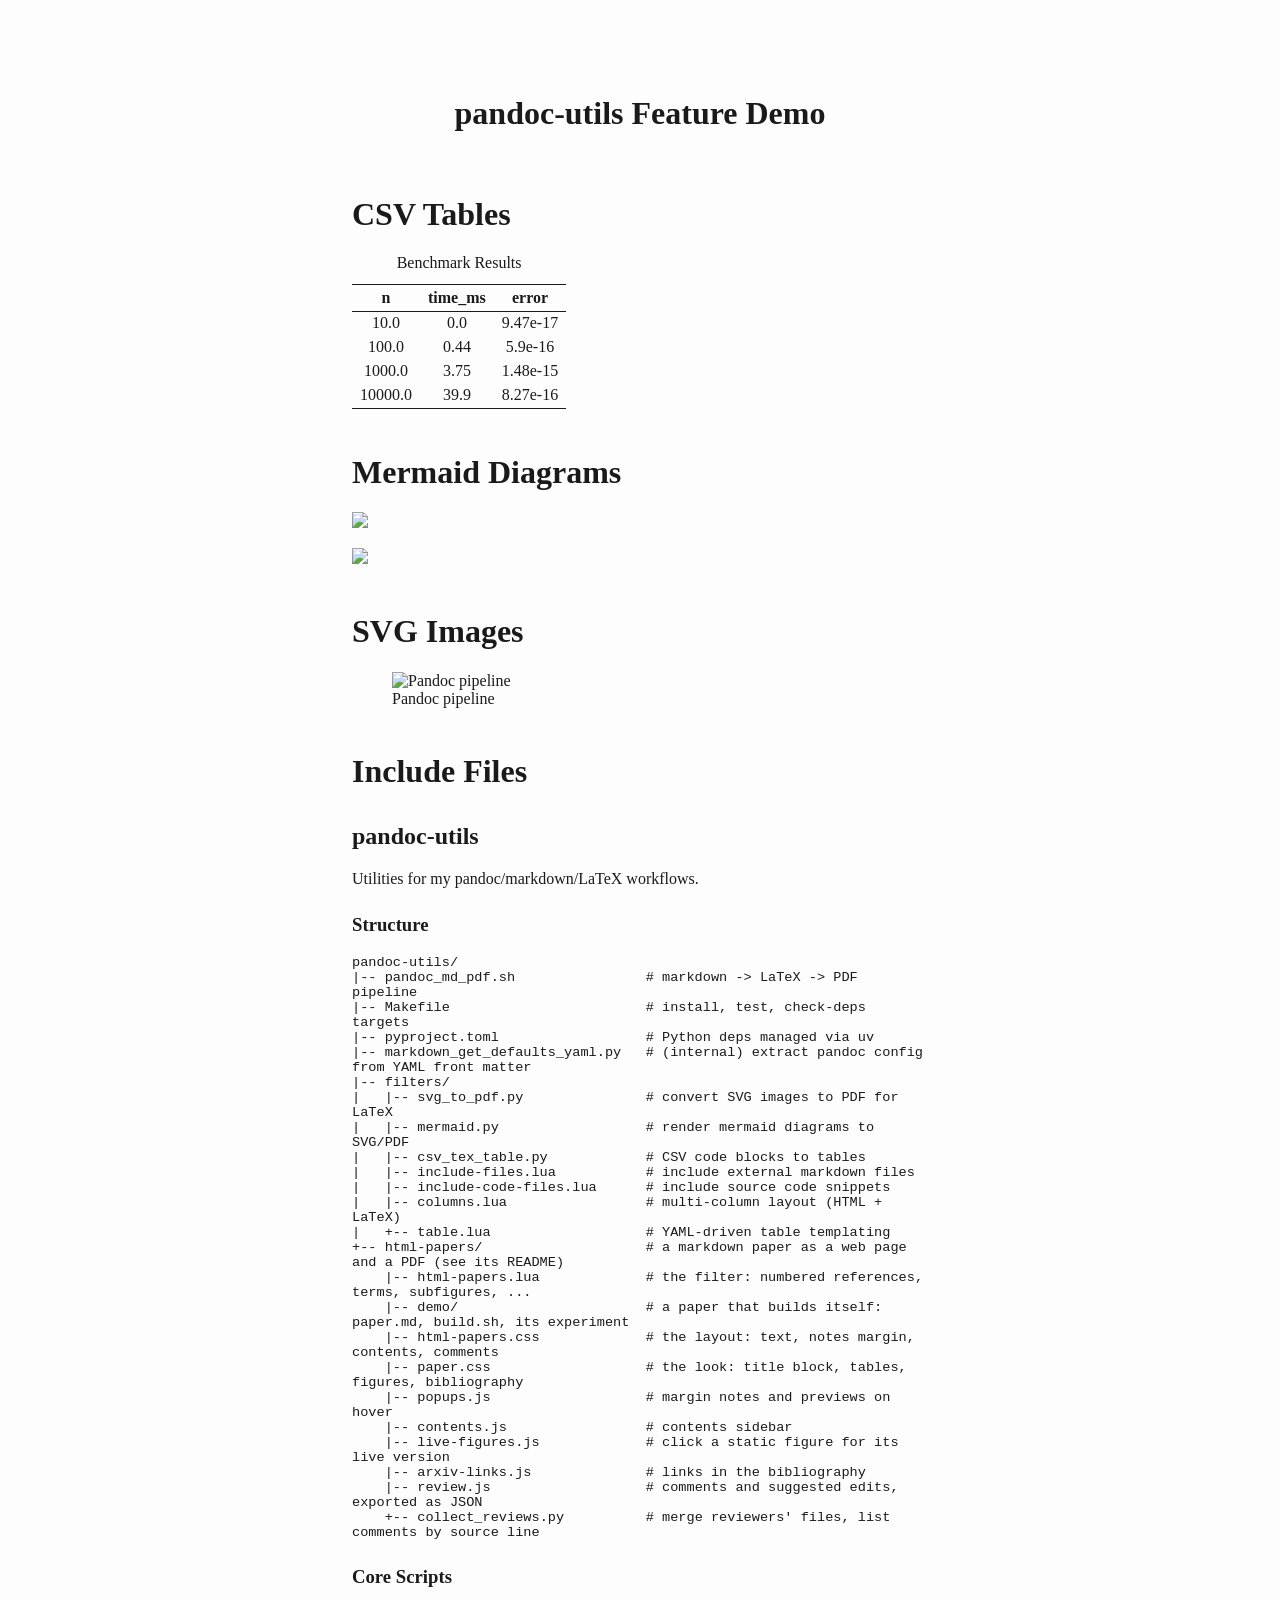
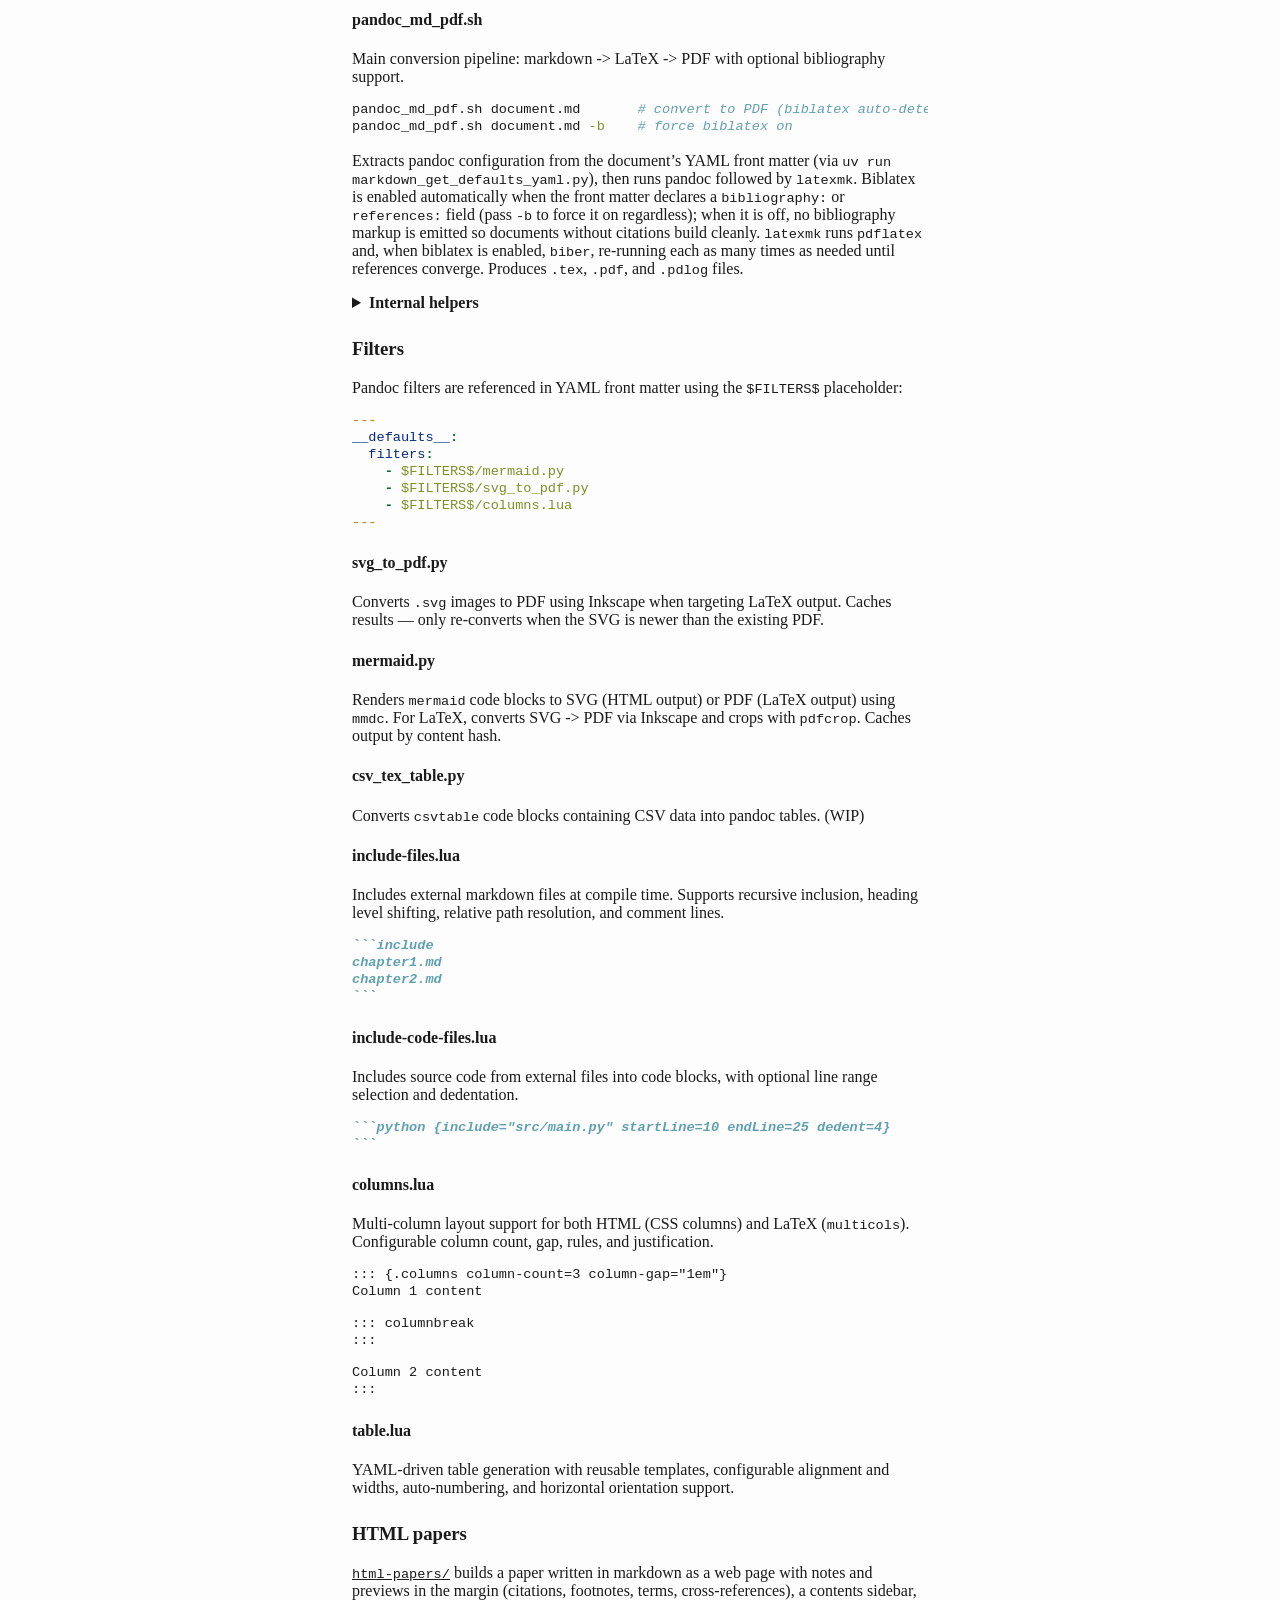
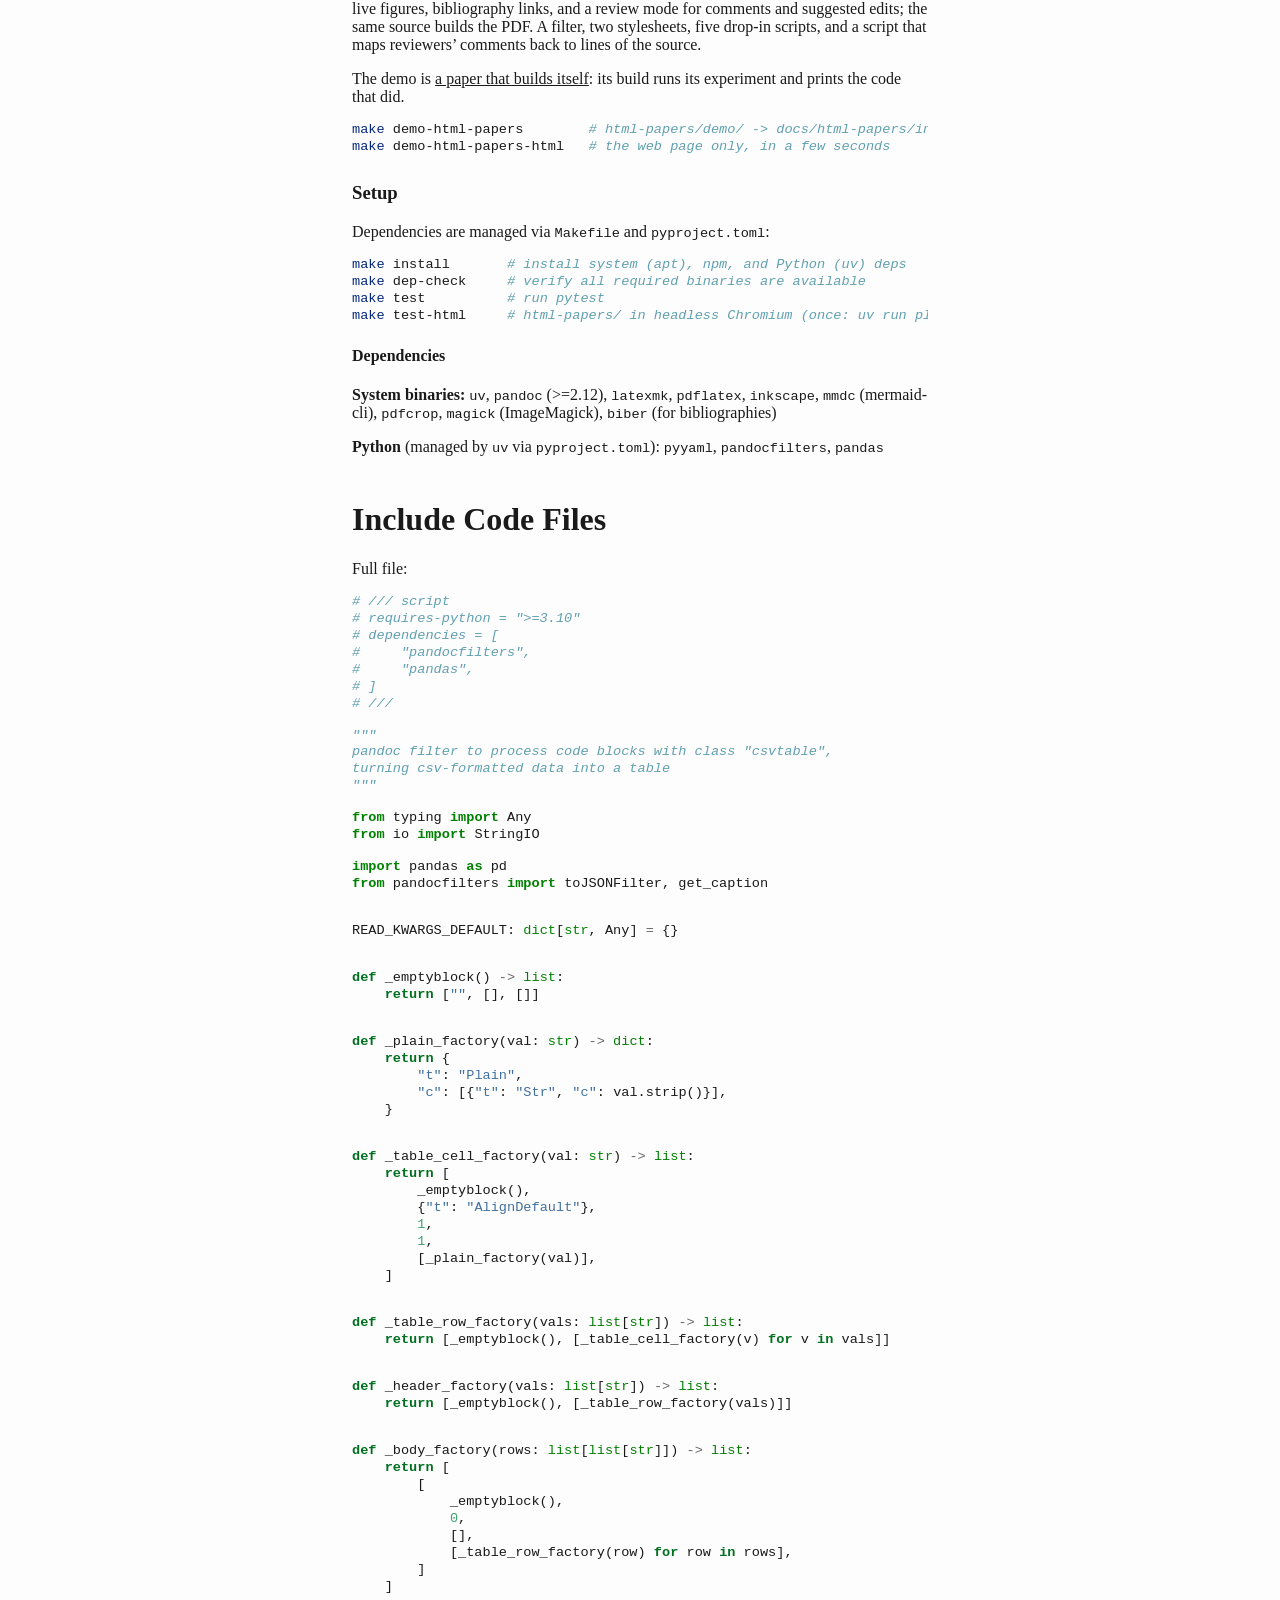
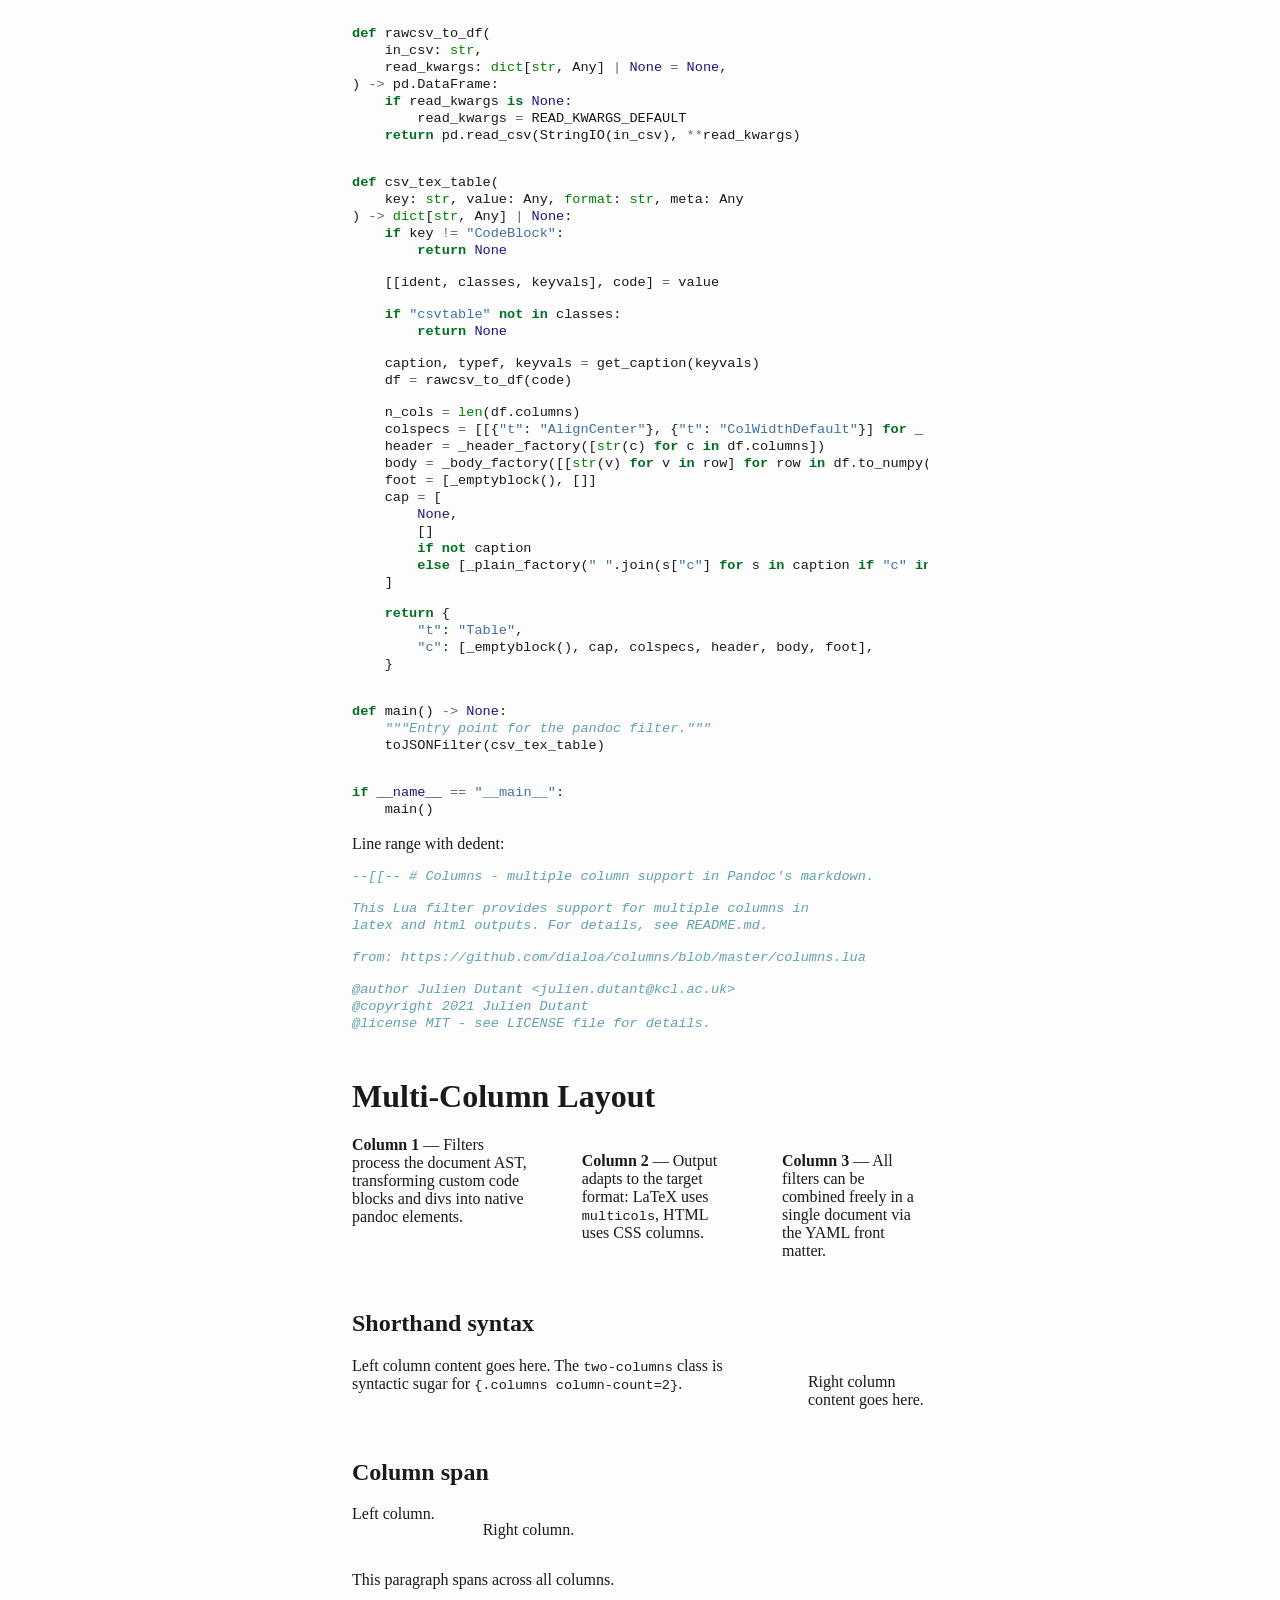
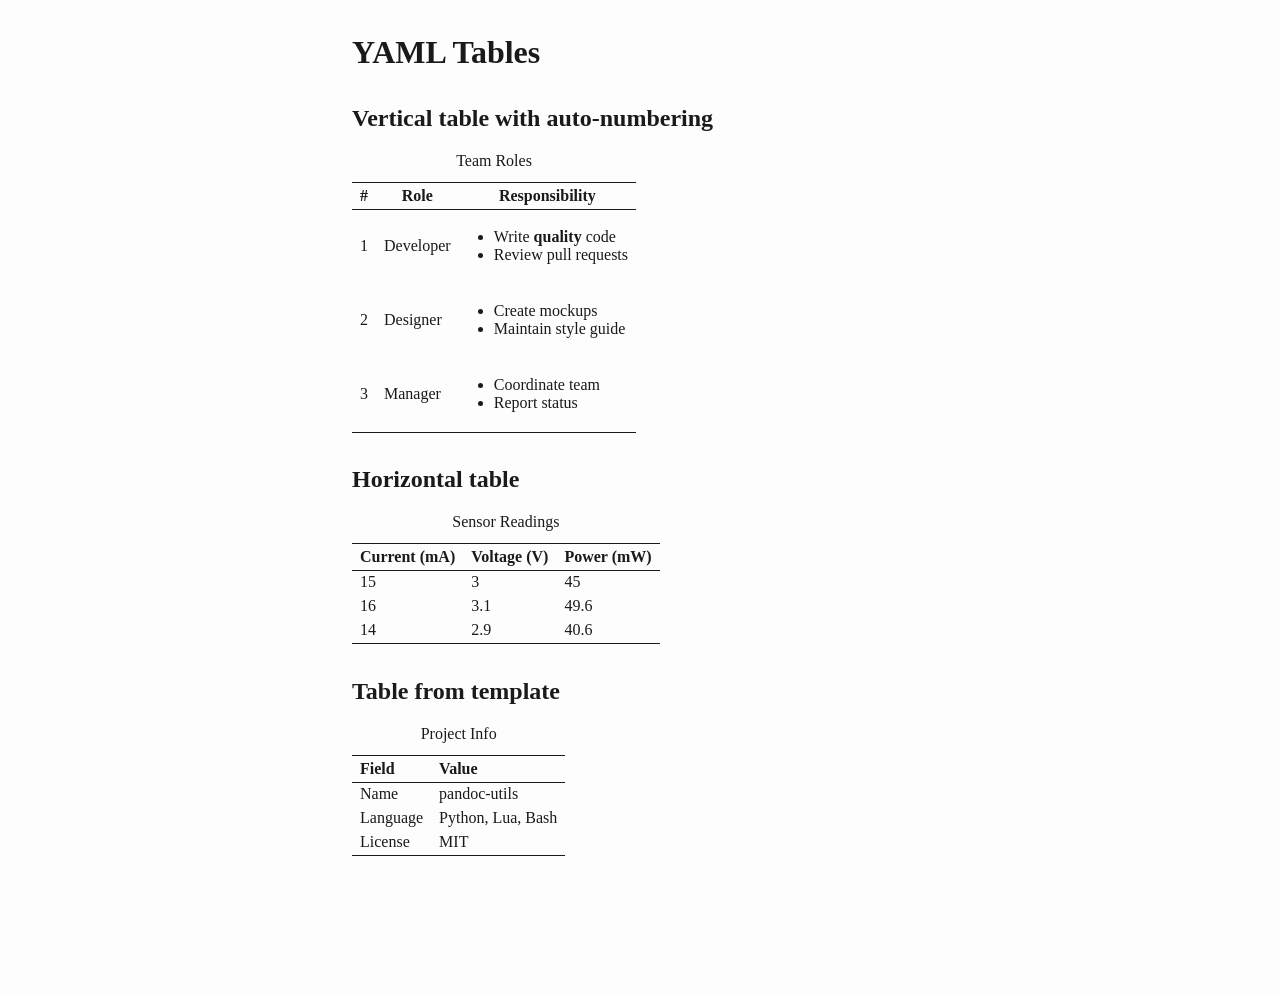
==== commit 706f3274: "html-papers: papers as web pages, with a demo paper that builds itself Adds html-papers/, extracted " ====
--- a/docs/demo.html
+++ b/docs/demo.html
@@ -107,8 +107,8 @@
      overflow: visible;
     }
     hr {
-      background-color: #1a1a1a;
       border: none;
+      border-top: 1px solid #1a1a1a;
       height: 1px;
       margin: 1em 0;
     }
@@ -167,8 +167,9 @@
     }
     .display.math{display: block; text-align: center; margin: 0.5rem auto;}
     /* CSS for syntax highlighting */
+    html { -webkit-text-size-adjust: 100%; }
     pre > code.sourceCode { white-space: pre; position: relative; }
-    pre > code.sourceCode > span { line-height: 1.25; }
+    pre > code.sourceCode > span { display: inline-block; line-height: 1.25; }
     pre > code.sourceCode > span:empty { height: 1.2em; }
     .sourceCode { overflow: visible; }
     code.sourceCode > span { color: inherit; text-decoration: inherit; }
@@ -179,7 +180,7 @@
     }
     @media print {
     pre > code.sourceCode { white-space: pre-wrap; }
-    pre > code.sourceCode > span { display: inline-block; text-indent: -5em; padding-left: 5em; }
+    pre > code.sourceCode > span { text-indent: -5em; padding-left: 5em; }
     }
     pre.numberSource code
       { counter-reset: source-line 0; }
@@ -246,29 +247,29 @@
 <table>
 <caption>Benchmark Results</caption>
 <thead>
-<tr class="header">
+<tr>
 <th style="text-align: center;">n</th>
 <th style="text-align: center;">time_ms</th>
 <th style="text-align: center;">error</th>
 </tr>
 </thead>
 <tbody>
-<tr class="odd">
+<tr>
 <td style="text-align: center;">10.0</td>
 <td style="text-align: center;">0.0</td>
 <td style="text-align: center;">9.47e-17</td>
 </tr>
-<tr class="even">
+<tr>
 <td style="text-align: center;">100.0</td>
 <td style="text-align: center;">0.44</td>
 <td style="text-align: center;">5.9e-16</td>
 </tr>
-<tr class="odd">
+<tr>
 <td style="text-align: center;">1000.0</td>
 <td style="text-align: center;">3.75</td>
 <td style="text-align: center;">1.48e-15</td>
 </tr>
-<tr class="even">
+<tr>
 <td style="text-align: center;">10000.0</td>
 <td style="text-align: center;">39.9</td>
 <td style="text-align: center;">8.27e-16</td>
@@ -296,25 +297,43 @@
 |-- Makefile                        # install, test, check-deps targets
 |-- pyproject.toml                  # Python deps managed via uv
 |-- markdown_get_defaults_yaml.py   # (internal) extract pandoc config from YAML front matter
-+-- filters/
-    |-- svg_to_pdf.py               # convert SVG images to PDF for LaTeX
-    |-- mermaid.py                  # render mermaid diagrams to SVG/PDF
-    |-- csv_tex_table.py            # CSV code blocks to tables
-    |-- include-files.lua           # include external markdown files
-    |-- include-code-files.lua      # include source code snippets
-    |-- columns.lua                 # multi-column layout (HTML + LaTeX)
-    +-- table.lua                   # YAML-driven table templating</code></pre>
+|-- filters/
+|   |-- svg_to_pdf.py               # convert SVG images to PDF for LaTeX
+|   |-- mermaid.py                  # render mermaid diagrams to SVG/PDF
+|   |-- csv_tex_table.py            # CSV code blocks to tables
+|   |-- include-files.lua           # include external markdown files
+|   |-- include-code-files.lua      # include source code snippets
+|   |-- columns.lua                 # multi-column layout (HTML + LaTeX)
+|   +-- table.lua                   # YAML-driven table templating
++-- html-papers/                    # a markdown paper as a web page and a PDF (see its README)
+    |-- html-papers.lua             # the filter: numbered references, terms, subfigures, ...
+    |-- demo/                       # a paper that builds itself: paper.md, build.sh, its experiment
+    |-- html-papers.css             # the layout: text, notes margin, contents, comments
+    |-- paper.css                   # the look: title block, tables, figures, bibliography
+    |-- popups.js                   # margin notes and previews on hover
+    |-- contents.js                 # contents sidebar
+    |-- live-figures.js             # click a static figure for its live version
+    |-- arxiv-links.js              # links in the bibliography
+    |-- review.js                   # comments and suggested edits, exported as JSON
+    +-- collect_reviews.py          # merge reviewers&#39; files, list comments by source line</code></pre>
 <h3 id="core-scripts">Core Scripts</h3>
 <h4 id="pandoc_md_pdf.sh">pandoc_md_pdf.sh</h4>
 <p>Main conversion pipeline: markdown -&gt; LaTeX -&gt; PDF with
 optional bibliography support.</p>
 <div class="sourceCode" id="cb2"><pre
-class="sourceCode bash"><code class="sourceCode bash"><span id="cb2-1"><a href="#cb2-1" aria-hidden="true" tabindex="-1"></a><span class="ex">pandoc_md_pdf.sh</span> document.md       <span class="co"># convert to PDF</span></span>
-<span id="cb2-2"><a href="#cb2-2" aria-hidden="true" tabindex="-1"></a><span class="ex">pandoc_md_pdf.sh</span> document.md <span class="at">-b</span>    <span class="co"># convert with bibliography (biber)</span></span></code></pre></div>
+class="sourceCode bash"><code class="sourceCode bash"><span id="cb2-1"><a href="#cb2-1" aria-hidden="true" tabindex="-1"></a><span class="ex">pandoc_md_pdf.sh</span> document.md       <span class="co"># convert to PDF (biblatex auto-detected)</span></span>
+<span id="cb2-2"><a href="#cb2-2" aria-hidden="true" tabindex="-1"></a><span class="ex">pandoc_md_pdf.sh</span> document.md <span class="at">-b</span>    <span class="co"># force biblatex on</span></span></code></pre></div>
 <p>Extracts pandoc configuration from the document’s YAML front matter
 (via <code>uv run markdown_get_defaults_yaml.py</code>), then runs
-pandoc and pdflatex. Produces <code>.tex</code>, <code>.pdf</code>, and
-<code>.pdlog</code> files.</p>
+pandoc followed by <code>latexmk</code>. Biblatex is enabled
+automatically when the front matter declares a
+<code>bibliography:</code> or <code>references:</code> field (pass
+<code>-b</code> to force it on regardless); when it is off, no
+bibliography markup is emitted so documents without citations build
+cleanly. <code>latexmk</code> runs <code>pdflatex</code> and, when
+biblatex is enabled, <code>biber</code>, re-running each as many times
+as needed until references converge. Produces <code>.tex</code>,
+<code>.pdf</code>, and <code>.pdlog</code> files.</p>
 <details>
 <summary>
 <b>Internal helpers</b>
@@ -381,149 +400,165 @@
 <p>YAML-driven table generation with reusable templates, configurable
 alignment and widths, auto-numbering, and horizontal orientation
 support.</p>
+<h3 id="html-papers">HTML papers</h3>
+<p><a href="html-papers/README.md"><code>html-papers/</code></a> builds
+a paper written in markdown as a web page with notes and previews in the
+margin (citations, footnotes, terms, cross-references), a contents
+sidebar, live figures, bibliography links, and a review mode for
+comments and suggested edits; the same source builds the PDF. A filter,
+two stylesheets, five drop-in scripts, and a script that maps reviewers’
+comments back to lines of the source.</p>
+<p>The demo is <a
+href="https://mivanit.github.io/pandoc-utils/html-papers/">a paper that
+builds itself</a>: its build runs its experiment and prints the code
+that did.</p>
+<div class="sourceCode" id="cb7"><pre
+class="sourceCode bash"><code class="sourceCode bash"><span id="cb7-1"><a href="#cb7-1" aria-hidden="true" tabindex="-1"></a><span class="fu">make</span> demo-html-papers        <span class="co"># html-papers/demo/ -&gt; docs/html-papers/index.html and paper.pdf</span></span>
+<span id="cb7-2"><a href="#cb7-2" aria-hidden="true" tabindex="-1"></a><span class="fu">make</span> demo-html-papers-html   <span class="co"># the web page only, in a few seconds</span></span></code></pre></div>
 <h3 id="setup">Setup</h3>
 <p>Dependencies are managed via <code>Makefile</code> and
 <code>pyproject.toml</code>:</p>
-<div class="sourceCode" id="cb7"><pre
-class="sourceCode bash"><code class="sourceCode bash"><span id="cb7-1"><a href="#cb7-1" aria-hidden="true" tabindex="-1"></a><span class="fu">make</span> install       <span class="co"># install system (apt), npm, and Python (uv) deps</span></span>
-<span id="cb7-2"><a href="#cb7-2" aria-hidden="true" tabindex="-1"></a><span class="fu">make</span> dep-check     <span class="co"># verify all required binaries are available</span></span>
-<span id="cb7-3"><a href="#cb7-3" aria-hidden="true" tabindex="-1"></a><span class="fu">make</span> test          <span class="co"># run pytest</span></span></code></pre></div>
+<div class="sourceCode" id="cb8"><pre
+class="sourceCode bash"><code class="sourceCode bash"><span id="cb8-1"><a href="#cb8-1" aria-hidden="true" tabindex="-1"></a><span class="fu">make</span> install       <span class="co"># install system (apt), npm, and Python (uv) deps</span></span>
+<span id="cb8-2"><a href="#cb8-2" aria-hidden="true" tabindex="-1"></a><span class="fu">make</span> dep-check     <span class="co"># verify all required binaries are available</span></span>
+<span id="cb8-3"><a href="#cb8-3" aria-hidden="true" tabindex="-1"></a><span class="fu">make</span> test          <span class="co"># run pytest</span></span>
+<span id="cb8-4"><a href="#cb8-4" aria-hidden="true" tabindex="-1"></a><span class="fu">make</span> test-html     <span class="co"># html-papers/ in headless Chromium (once: uv run playwright install chromium)</span></span></code></pre></div>
 <h4 id="dependencies">Dependencies</h4>
 <p><strong>System binaries:</strong> <code>uv</code>,
-<code>pandoc</code> (&gt;=2.12), <code>pdflatex</code>,
-<code>inkscape</code>, <code>mmdc</code> (mermaid-cli),
-<code>pdfcrop</code>, <code>magick</code> (ImageMagick),
-<code>biber</code> (optional)</p>
+<code>pandoc</code> (&gt;=2.12), <code>latexmk</code>,
+<code>pdflatex</code>, <code>inkscape</code>, <code>mmdc</code>
+(mermaid-cli), <code>pdfcrop</code>, <code>magick</code> (ImageMagick),
+<code>biber</code> (for bibliographies)</p>
 <p><strong>Python</strong> (managed by <code>uv</code> via
 <code>pyproject.toml</code>): <code>pyyaml</code>,
 <code>pandocfilters</code>, <code>pandas</code></p>
 <h1 id="include-code-files">Include Code Files</h1>
 <!-- include-code-files.lua: embed source code from external files -->
 <p>Full file:</p>
-<div class="sourceCode" id="cb8"><pre
-class="sourceCode python"><code class="sourceCode python"><span id="cb8-1"><a href="#cb8-1" aria-hidden="true" tabindex="-1"></a><span class="co"># /// script</span></span>
-<span id="cb8-2"><a href="#cb8-2" aria-hidden="true" tabindex="-1"></a><span class="co"># requires-python = &quot;&gt;=3.10&quot;</span></span>
-<span id="cb8-3"><a href="#cb8-3" aria-hidden="true" tabindex="-1"></a><span class="co"># dependencies = [</span></span>
-<span id="cb8-4"><a href="#cb8-4" aria-hidden="true" tabindex="-1"></a><span class="co">#     &quot;pandocfilters&quot;,</span></span>
-<span id="cb8-5"><a href="#cb8-5" aria-hidden="true" tabindex="-1"></a><span class="co">#     &quot;pandas&quot;,</span></span>
-<span id="cb8-6"><a href="#cb8-6" aria-hidden="true" tabindex="-1"></a><span class="co"># ]</span></span>
-<span id="cb8-7"><a href="#cb8-7" aria-hidden="true" tabindex="-1"></a><span class="co"># ///</span></span>
-<span id="cb8-8"><a href="#cb8-8" aria-hidden="true" tabindex="-1"></a></span>
-<span id="cb8-9"><a href="#cb8-9" aria-hidden="true" tabindex="-1"></a><span class="co">&quot;&quot;&quot;</span></span>
-<span id="cb8-10"><a href="#cb8-10" aria-hidden="true" tabindex="-1"></a><span class="co">pandoc filter to process code blocks with class &quot;csvtable&quot;,</span></span>
-<span id="cb8-11"><a href="#cb8-11" aria-hidden="true" tabindex="-1"></a><span class="co">turning csv-formatted data into a table</span></span>
-<span id="cb8-12"><a href="#cb8-12" aria-hidden="true" tabindex="-1"></a><span class="co">&quot;&quot;&quot;</span></span>
-<span id="cb8-13"><a href="#cb8-13" aria-hidden="true" tabindex="-1"></a></span>
-<span id="cb8-14"><a href="#cb8-14" aria-hidden="true" tabindex="-1"></a><span class="im">from</span> typing <span class="im">import</span> Any</span>
-<span id="cb8-15"><a href="#cb8-15" aria-hidden="true" tabindex="-1"></a><span class="im">from</span> io <span class="im">import</span> StringIO</span>
-<span id="cb8-16"><a href="#cb8-16" aria-hidden="true" tabindex="-1"></a></span>
-<span id="cb8-17"><a href="#cb8-17" aria-hidden="true" tabindex="-1"></a><span class="im">import</span> pandas <span class="im">as</span> pd</span>
-<span id="cb8-18"><a href="#cb8-18" aria-hidden="true" tabindex="-1"></a><span class="im">from</span> pandocfilters <span class="im">import</span> toJSONFilter, get_caption</span>
-<span id="cb8-19"><a href="#cb8-19" aria-hidden="true" tabindex="-1"></a></span>
-<span id="cb8-20"><a href="#cb8-20" aria-hidden="true" tabindex="-1"></a></span>
-<span id="cb8-21"><a href="#cb8-21" aria-hidden="true" tabindex="-1"></a>READ_KWARGS_DEFAULT: <span class="bu">dict</span>[<span class="bu">str</span>, Any] <span class="op">=</span> {}</span>
-<span id="cb8-22"><a href="#cb8-22" aria-hidden="true" tabindex="-1"></a></span>
-<span id="cb8-23"><a href="#cb8-23" aria-hidden="true" tabindex="-1"></a></span>
-<span id="cb8-24"><a href="#cb8-24" aria-hidden="true" tabindex="-1"></a><span class="kw">def</span> _emptyblock() <span class="op">-&gt;</span> <span class="bu">list</span>:</span>
-<span id="cb8-25"><a href="#cb8-25" aria-hidden="true" tabindex="-1"></a>    <span class="cf">return</span> [<span class="st">&quot;&quot;</span>, [], []]</span>
-<span id="cb8-26"><a href="#cb8-26" aria-hidden="true" tabindex="-1"></a></span>
-<span id="cb8-27"><a href="#cb8-27" aria-hidden="true" tabindex="-1"></a></span>
-<span id="cb8-28"><a href="#cb8-28" aria-hidden="true" tabindex="-1"></a><span class="kw">def</span> _plain_factory(val: <span class="bu">str</span>) <span class="op">-&gt;</span> <span class="bu">dict</span>:</span>
-<span id="cb8-29"><a href="#cb8-29" aria-hidden="true" tabindex="-1"></a>    <span class="cf">return</span> {</span>
-<span id="cb8-30"><a href="#cb8-30" aria-hidden="true" tabindex="-1"></a>        <span class="st">&quot;t&quot;</span>: <span class="st">&quot;Plain&quot;</span>,</span>
-<span id="cb8-31"><a href="#cb8-31" aria-hidden="true" tabindex="-1"></a>        <span class="st">&quot;c&quot;</span>: [{<span class="st">&quot;t&quot;</span>: <span class="st">&quot;Str&quot;</span>, <span class="st">&quot;c&quot;</span>: val.strip()}],</span>
-<span id="cb8-32"><a href="#cb8-32" aria-hidden="true" tabindex="-1"></a>    }</span>
-<span id="cb8-33"><a href="#cb8-33" aria-hidden="true" tabindex="-1"></a></span>
-<span id="cb8-34"><a href="#cb8-34" aria-hidden="true" tabindex="-1"></a></span>
-<span id="cb8-35"><a href="#cb8-35" aria-hidden="true" tabindex="-1"></a><span class="kw">def</span> _table_cell_factory(val: <span class="bu">str</span>) <span class="op">-&gt;</span> <span class="bu">list</span>:</span>
-<span id="cb8-36"><a href="#cb8-36" aria-hidden="true" tabindex="-1"></a>    <span class="cf">return</span> [</span>
-<span id="cb8-37"><a href="#cb8-37" aria-hidden="true" tabindex="-1"></a>        _emptyblock(),</span>
-<span id="cb8-38"><a href="#cb8-38" aria-hidden="true" tabindex="-1"></a>        {<span class="st">&quot;t&quot;</span>: <span class="st">&quot;AlignDefault&quot;</span>},</span>
-<span id="cb8-39"><a href="#cb8-39" aria-hidden="true" tabindex="-1"></a>        <span class="dv">1</span>,</span>
-<span id="cb8-40"><a href="#cb8-40" aria-hidden="true" tabindex="-1"></a>        <span class="dv">1</span>,</span>
-<span id="cb8-41"><a href="#cb8-41" aria-hidden="true" tabindex="-1"></a>        [_plain_factory(val)],</span>
-<span id="cb8-42"><a href="#cb8-42" aria-hidden="true" tabindex="-1"></a>    ]</span>
-<span id="cb8-43"><a href="#cb8-43" aria-hidden="true" tabindex="-1"></a></span>
-<span id="cb8-44"><a href="#cb8-44" aria-hidden="true" tabindex="-1"></a></span>
-<span id="cb8-45"><a href="#cb8-45" aria-hidden="true" tabindex="-1"></a><span class="kw">def</span> _table_row_factory(vals: <span class="bu">list</span>[<span class="bu">str</span>]) <span class="op">-&gt;</span> <span class="bu">list</span>:</span>
-<span id="cb8-46"><a href="#cb8-46" aria-hidden="true" tabindex="-1"></a>    <span class="cf">return</span> [_emptyblock(), [_table_cell_factory(v) <span class="cf">for</span> v <span class="kw">in</span> vals]]</span>
-<span id="cb8-47"><a href="#cb8-47" aria-hidden="true" tabindex="-1"></a></span>
-<span id="cb8-48"><a href="#cb8-48" aria-hidden="true" tabindex="-1"></a></span>
-<span id="cb8-49"><a href="#cb8-49" aria-hidden="true" tabindex="-1"></a><span class="kw">def</span> _header_factory(vals: <span class="bu">list</span>[<span class="bu">str</span>]) <span class="op">-&gt;</span> <span class="bu">list</span>:</span>
-<span id="cb8-50"><a href="#cb8-50" aria-hidden="true" tabindex="-1"></a>    <span class="cf">return</span> [_emptyblock(), [_table_row_factory(vals)]]</span>
-<span id="cb8-51"><a href="#cb8-51" aria-hidden="true" tabindex="-1"></a></span>
-<span id="cb8-52"><a href="#cb8-52" aria-hidden="true" tabindex="-1"></a></span>
-<span id="cb8-53"><a href="#cb8-53" aria-hidden="true" tabindex="-1"></a><span class="kw">def</span> _body_factory(rows: <span class="bu">list</span>[<span class="bu">list</span>[<span class="bu">str</span>]]) <span class="op">-&gt;</span> <span class="bu">list</span>:</span>
-<span id="cb8-54"><a href="#cb8-54" aria-hidden="true" tabindex="-1"></a>    <span class="cf">return</span> [</span>
-<span id="cb8-55"><a href="#cb8-55" aria-hidden="true" tabindex="-1"></a>        [</span>
-<span id="cb8-56"><a href="#cb8-56" aria-hidden="true" tabindex="-1"></a>            _emptyblock(),</span>
-<span id="cb8-57"><a href="#cb8-57" aria-hidden="true" tabindex="-1"></a>            <span class="dv">0</span>,</span>
-<span id="cb8-58"><a href="#cb8-58" aria-hidden="true" tabindex="-1"></a>            [],</span>
-<span id="cb8-59"><a href="#cb8-59" aria-hidden="true" tabindex="-1"></a>            [_table_row_factory(row) <span class="cf">for</span> row <span class="kw">in</span> rows],</span>
-<span id="cb8-60"><a href="#cb8-60" aria-hidden="true" tabindex="-1"></a>        ]</span>
-<span id="cb8-61"><a href="#cb8-61" aria-hidden="true" tabindex="-1"></a>    ]</span>
-<span id="cb8-62"><a href="#cb8-62" aria-hidden="true" tabindex="-1"></a></span>
-<span id="cb8-63"><a href="#cb8-63" aria-hidden="true" tabindex="-1"></a></span>
-<span id="cb8-64"><a href="#cb8-64" aria-hidden="true" tabindex="-1"></a><span class="kw">def</span> rawcsv_to_df(</span>
-<span id="cb8-65"><a href="#cb8-65" aria-hidden="true" tabindex="-1"></a>    in_csv: <span class="bu">str</span>,</span>
-<span id="cb8-66"><a href="#cb8-66" aria-hidden="true" tabindex="-1"></a>    read_kwargs: <span class="bu">dict</span>[<span class="bu">str</span>, Any] <span class="op">|</span> <span class="va">None</span> <span class="op">=</span> <span class="va">None</span>,</span>
-<span id="cb8-67"><a href="#cb8-67" aria-hidden="true" tabindex="-1"></a>) <span class="op">-&gt;</span> pd.DataFrame:</span>
-<span id="cb8-68"><a href="#cb8-68" aria-hidden="true" tabindex="-1"></a>    <span class="cf">if</span> read_kwargs <span class="kw">is</span> <span class="va">None</span>:</span>
-<span id="cb8-69"><a href="#cb8-69" aria-hidden="true" tabindex="-1"></a>        read_kwargs <span class="op">=</span> READ_KWARGS_DEFAULT</span>
-<span id="cb8-70"><a href="#cb8-70" aria-hidden="true" tabindex="-1"></a>    <span class="cf">return</span> pd.read_csv(StringIO(in_csv), <span class="op">**</span>read_kwargs)</span>
-<span id="cb8-71"><a href="#cb8-71" aria-hidden="true" tabindex="-1"></a></span>
-<span id="cb8-72"><a href="#cb8-72" aria-hidden="true" tabindex="-1"></a></span>
-<span id="cb8-73"><a href="#cb8-73" aria-hidden="true" tabindex="-1"></a><span class="kw">def</span> csv_tex_table(</span>
-<span id="cb8-74"><a href="#cb8-74" aria-hidden="true" tabindex="-1"></a>    key: <span class="bu">str</span>, value: Any, <span class="bu">format</span>: <span class="bu">str</span>, meta: Any</span>
-<span id="cb8-75"><a href="#cb8-75" aria-hidden="true" tabindex="-1"></a>) <span class="op">-&gt;</span> <span class="bu">dict</span>[<span class="bu">str</span>, Any] <span class="op">|</span> <span class="va">None</span>:</span>
-<span id="cb8-76"><a href="#cb8-76" aria-hidden="true" tabindex="-1"></a>    <span class="cf">if</span> key <span class="op">!=</span> <span class="st">&quot;CodeBlock&quot;</span>:</span>
-<span id="cb8-77"><a href="#cb8-77" aria-hidden="true" tabindex="-1"></a>        <span class="cf">return</span> <span class="va">None</span></span>
-<span id="cb8-78"><a href="#cb8-78" aria-hidden="true" tabindex="-1"></a></span>
-<span id="cb8-79"><a href="#cb8-79" aria-hidden="true" tabindex="-1"></a>    [[ident, classes, keyvals], code] <span class="op">=</span> value</span>
-<span id="cb8-80"><a href="#cb8-80" aria-hidden="true" tabindex="-1"></a></span>
-<span id="cb8-81"><a href="#cb8-81" aria-hidden="true" tabindex="-1"></a>    <span class="cf">if</span> <span class="st">&quot;csvtable&quot;</span> <span class="kw">not</span> <span class="kw">in</span> classes:</span>
-<span id="cb8-82"><a href="#cb8-82" aria-hidden="true" tabindex="-1"></a>        <span class="cf">return</span> <span class="va">None</span></span>
-<span id="cb8-83"><a href="#cb8-83" aria-hidden="true" tabindex="-1"></a></span>
-<span id="cb8-84"><a href="#cb8-84" aria-hidden="true" tabindex="-1"></a>    caption, typef, keyvals <span class="op">=</span> get_caption(keyvals)</span>
-<span id="cb8-85"><a href="#cb8-85" aria-hidden="true" tabindex="-1"></a>    df <span class="op">=</span> rawcsv_to_df(code)</span>
-<span id="cb8-86"><a href="#cb8-86" aria-hidden="true" tabindex="-1"></a></span>
-<span id="cb8-87"><a href="#cb8-87" aria-hidden="true" tabindex="-1"></a>    n_cols <span class="op">=</span> <span class="bu">len</span>(df.columns)</span>
-<span id="cb8-88"><a href="#cb8-88" aria-hidden="true" tabindex="-1"></a>    colspecs <span class="op">=</span> [[{<span class="st">&quot;t&quot;</span>: <span class="st">&quot;AlignCenter&quot;</span>}, {<span class="st">&quot;t&quot;</span>: <span class="st">&quot;ColWidthDefault&quot;</span>}] <span class="cf">for</span> _ <span class="kw">in</span> <span class="bu">range</span>(n_cols)]</span>
-<span id="cb8-89"><a href="#cb8-89" aria-hidden="true" tabindex="-1"></a>    header <span class="op">=</span> _header_factory([<span class="bu">str</span>(c) <span class="cf">for</span> c <span class="kw">in</span> df.columns])</span>
-<span id="cb8-90"><a href="#cb8-90" aria-hidden="true" tabindex="-1"></a>    body <span class="op">=</span> _body_factory([[<span class="bu">str</span>(v) <span class="cf">for</span> v <span class="kw">in</span> row] <span class="cf">for</span> row <span class="kw">in</span> df.to_numpy().tolist()])</span>
-<span id="cb8-91"><a href="#cb8-91" aria-hidden="true" tabindex="-1"></a>    foot <span class="op">=</span> [_emptyblock(), []]</span>
-<span id="cb8-92"><a href="#cb8-92" aria-hidden="true" tabindex="-1"></a>    cap <span class="op">=</span> [</span>
-<span id="cb8-93"><a href="#cb8-93" aria-hidden="true" tabindex="-1"></a>        <span class="va">None</span>,</span>
-<span id="cb8-94"><a href="#cb8-94" aria-hidden="true" tabindex="-1"></a>        []</span>
-<span id="cb8-95"><a href="#cb8-95" aria-hidden="true" tabindex="-1"></a>        <span class="cf">if</span> <span class="kw">not</span> caption</span>
-<span id="cb8-96"><a href="#cb8-96" aria-hidden="true" tabindex="-1"></a>        <span class="cf">else</span> [_plain_factory(<span class="st">&quot; &quot;</span>.join(s[<span class="st">&quot;c&quot;</span>] <span class="cf">for</span> s <span class="kw">in</span> caption <span class="cf">if</span> <span class="st">&quot;c&quot;</span> <span class="kw">in</span> s))],</span>
-<span id="cb8-97"><a href="#cb8-97" aria-hidden="true" tabindex="-1"></a>    ]</span>
-<span id="cb8-98"><a href="#cb8-98" aria-hidden="true" tabindex="-1"></a></span>
-<span id="cb8-99"><a href="#cb8-99" aria-hidden="true" tabindex="-1"></a>    <span class="cf">return</span> {</span>
-<span id="cb8-100"><a href="#cb8-100" aria-hidden="true" tabindex="-1"></a>        <span class="st">&quot;t&quot;</span>: <span class="st">&quot;Table&quot;</span>,</span>
-<span id="cb8-101"><a href="#cb8-101" aria-hidden="true" tabindex="-1"></a>        <span class="st">&quot;c&quot;</span>: [_emptyblock(), cap, colspecs, header, body, foot],</span>
-<span id="cb8-102"><a href="#cb8-102" aria-hidden="true" tabindex="-1"></a>    }</span>
-<span id="cb8-103"><a href="#cb8-103" aria-hidden="true" tabindex="-1"></a></span>
-<span id="cb8-104"><a href="#cb8-104" aria-hidden="true" tabindex="-1"></a></span>
-<span id="cb8-105"><a href="#cb8-105" aria-hidden="true" tabindex="-1"></a><span class="kw">def</span> main() <span class="op">-&gt;</span> <span class="va">None</span>:</span>
-<span id="cb8-106"><a href="#cb8-106" aria-hidden="true" tabindex="-1"></a>    <span class="co">&quot;&quot;&quot;Entry point for the pandoc filter.&quot;&quot;&quot;</span></span>
-<span id="cb8-107"><a href="#cb8-107" aria-hidden="true" tabindex="-1"></a>    toJSONFilter(csv_tex_table)</span>
-<span id="cb8-108"><a href="#cb8-108" aria-hidden="true" tabindex="-1"></a></span>
-<span id="cb8-109"><a href="#cb8-109" aria-hidden="true" tabindex="-1"></a></span>
-<span id="cb8-110"><a href="#cb8-110" aria-hidden="true" tabindex="-1"></a><span class="cf">if</span> <span class="va">__name__</span> <span class="op">==</span> <span class="st">&quot;__main__&quot;</span>:</span>
-<span id="cb8-111"><a href="#cb8-111" aria-hidden="true" tabindex="-1"></a>    main()</span></code></pre></div>
+<div class="sourceCode" id="cb9"><pre
+class="sourceCode python"><code class="sourceCode python"><span id="cb9-1"><a href="#cb9-1" aria-hidden="true" tabindex="-1"></a><span class="co"># /// script</span></span>
+<span id="cb9-2"><a href="#cb9-2" aria-hidden="true" tabindex="-1"></a><span class="co"># requires-python = &quot;&gt;=3.10&quot;</span></span>
+<span id="cb9-3"><a href="#cb9-3" aria-hidden="true" tabindex="-1"></a><span class="co"># dependencies = [</span></span>
+<span id="cb9-4"><a href="#cb9-4" aria-hidden="true" tabindex="-1"></a><span class="co">#     &quot;pandocfilters&quot;,</span></span>
+<span id="cb9-5"><a href="#cb9-5" aria-hidden="true" tabindex="-1"></a><span class="co">#     &quot;pandas&quot;,</span></span>
+<span id="cb9-6"><a href="#cb9-6" aria-hidden="true" tabindex="-1"></a><span class="co"># ]</span></span>
+<span id="cb9-7"><a href="#cb9-7" aria-hidden="true" tabindex="-1"></a><span class="co"># ///</span></span>
+<span id="cb9-8"><a href="#cb9-8" aria-hidden="true" tabindex="-1"></a></span>
+<span id="cb9-9"><a href="#cb9-9" aria-hidden="true" tabindex="-1"></a><span class="co">&quot;&quot;&quot;</span></span>
+<span id="cb9-10"><a href="#cb9-10" aria-hidden="true" tabindex="-1"></a><span class="co">pandoc filter to process code blocks with class &quot;csvtable&quot;,</span></span>
+<span id="cb9-11"><a href="#cb9-11" aria-hidden="true" tabindex="-1"></a><span class="co">turning csv-formatted data into a table</span></span>
+<span id="cb9-12"><a href="#cb9-12" aria-hidden="true" tabindex="-1"></a><span class="co">&quot;&quot;&quot;</span></span>
+<span id="cb9-13"><a href="#cb9-13" aria-hidden="true" tabindex="-1"></a></span>
+<span id="cb9-14"><a href="#cb9-14" aria-hidden="true" tabindex="-1"></a><span class="im">from</span> typing <span class="im">import</span> Any</span>
+<span id="cb9-15"><a href="#cb9-15" aria-hidden="true" tabindex="-1"></a><span class="im">from</span> io <span class="im">import</span> StringIO</span>
+<span id="cb9-16"><a href="#cb9-16" aria-hidden="true" tabindex="-1"></a></span>
+<span id="cb9-17"><a href="#cb9-17" aria-hidden="true" tabindex="-1"></a><span class="im">import</span> pandas <span class="im">as</span> pd</span>
+<span id="cb9-18"><a href="#cb9-18" aria-hidden="true" tabindex="-1"></a><span class="im">from</span> pandocfilters <span class="im">import</span> toJSONFilter, get_caption</span>
+<span id="cb9-19"><a href="#cb9-19" aria-hidden="true" tabindex="-1"></a></span>
+<span id="cb9-20"><a href="#cb9-20" aria-hidden="true" tabindex="-1"></a></span>
+<span id="cb9-21"><a href="#cb9-21" aria-hidden="true" tabindex="-1"></a>READ_KWARGS_DEFAULT: <span class="bu">dict</span>[<span class="bu">str</span>, Any] <span class="op">=</span> {}</span>
+<span id="cb9-22"><a href="#cb9-22" aria-hidden="true" tabindex="-1"></a></span>
+<span id="cb9-23"><a href="#cb9-23" aria-hidden="true" tabindex="-1"></a></span>
+<span id="cb9-24"><a href="#cb9-24" aria-hidden="true" tabindex="-1"></a><span class="kw">def</span> _emptyblock() <span class="op">-&gt;</span> <span class="bu">list</span>:</span>
+<span id="cb9-25"><a href="#cb9-25" aria-hidden="true" tabindex="-1"></a>    <span class="cf">return</span> [<span class="st">&quot;&quot;</span>, [], []]</span>
+<span id="cb9-26"><a href="#cb9-26" aria-hidden="true" tabindex="-1"></a></span>
+<span id="cb9-27"><a href="#cb9-27" aria-hidden="true" tabindex="-1"></a></span>
+<span id="cb9-28"><a href="#cb9-28" aria-hidden="true" tabindex="-1"></a><span class="kw">def</span> _plain_factory(val: <span class="bu">str</span>) <span class="op">-&gt;</span> <span class="bu">dict</span>:</span>
+<span id="cb9-29"><a href="#cb9-29" aria-hidden="true" tabindex="-1"></a>    <span class="cf">return</span> {</span>
+<span id="cb9-30"><a href="#cb9-30" aria-hidden="true" tabindex="-1"></a>        <span class="st">&quot;t&quot;</span>: <span class="st">&quot;Plain&quot;</span>,</span>
+<span id="cb9-31"><a href="#cb9-31" aria-hidden="true" tabindex="-1"></a>        <span class="st">&quot;c&quot;</span>: [{<span class="st">&quot;t&quot;</span>: <span class="st">&quot;Str&quot;</span>, <span class="st">&quot;c&quot;</span>: val.strip()}],</span>
+<span id="cb9-32"><a href="#cb9-32" aria-hidden="true" tabindex="-1"></a>    }</span>
+<span id="cb9-33"><a href="#cb9-33" aria-hidden="true" tabindex="-1"></a></span>
+<span id="cb9-34"><a href="#cb9-34" aria-hidden="true" tabindex="-1"></a></span>
+<span id="cb9-35"><a href="#cb9-35" aria-hidden="true" tabindex="-1"></a><span class="kw">def</span> _table_cell_factory(val: <span class="bu">str</span>) <span class="op">-&gt;</span> <span class="bu">list</span>:</span>
+<span id="cb9-36"><a href="#cb9-36" aria-hidden="true" tabindex="-1"></a>    <span class="cf">return</span> [</span>
+<span id="cb9-37"><a href="#cb9-37" aria-hidden="true" tabindex="-1"></a>        _emptyblock(),</span>
+<span id="cb9-38"><a href="#cb9-38" aria-hidden="true" tabindex="-1"></a>        {<span class="st">&quot;t&quot;</span>: <span class="st">&quot;AlignDefault&quot;</span>},</span>
+<span id="cb9-39"><a href="#cb9-39" aria-hidden="true" tabindex="-1"></a>        <span class="dv">1</span>,</span>
+<span id="cb9-40"><a href="#cb9-40" aria-hidden="true" tabindex="-1"></a>        <span class="dv">1</span>,</span>
+<span id="cb9-41"><a href="#cb9-41" aria-hidden="true" tabindex="-1"></a>        [_plain_factory(val)],</span>
+<span id="cb9-42"><a href="#cb9-42" aria-hidden="true" tabindex="-1"></a>    ]</span>
+<span id="cb9-43"><a href="#cb9-43" aria-hidden="true" tabindex="-1"></a></span>
+<span id="cb9-44"><a href="#cb9-44" aria-hidden="true" tabindex="-1"></a></span>
+<span id="cb9-45"><a href="#cb9-45" aria-hidden="true" tabindex="-1"></a><span class="kw">def</span> _table_row_factory(vals: <span class="bu">list</span>[<span class="bu">str</span>]) <span class="op">-&gt;</span> <span class="bu">list</span>:</span>
+<span id="cb9-46"><a href="#cb9-46" aria-hidden="true" tabindex="-1"></a>    <span class="cf">return</span> [_emptyblock(), [_table_cell_factory(v) <span class="cf">for</span> v <span class="kw">in</span> vals]]</span>
+<span id="cb9-47"><a href="#cb9-47" aria-hidden="true" tabindex="-1"></a></span>
+<span id="cb9-48"><a href="#cb9-48" aria-hidden="true" tabindex="-1"></a></span>
+<span id="cb9-49"><a href="#cb9-49" aria-hidden="true" tabindex="-1"></a><span class="kw">def</span> _header_factory(vals: <span class="bu">list</span>[<span class="bu">str</span>]) <span class="op">-&gt;</span> <span class="bu">list</span>:</span>
+<span id="cb9-50"><a href="#cb9-50" aria-hidden="true" tabindex="-1"></a>    <span class="cf">return</span> [_emptyblock(), [_table_row_factory(vals)]]</span>
+<span id="cb9-51"><a href="#cb9-51" aria-hidden="true" tabindex="-1"></a></span>
+<span id="cb9-52"><a href="#cb9-52" aria-hidden="true" tabindex="-1"></a></span>
+<span id="cb9-53"><a href="#cb9-53" aria-hidden="true" tabindex="-1"></a><span class="kw">def</span> _body_factory(rows: <span class="bu">list</span>[<span class="bu">list</span>[<span class="bu">str</span>]]) <span class="op">-&gt;</span> <span class="bu">list</span>:</span>
+<span id="cb9-54"><a href="#cb9-54" aria-hidden="true" tabindex="-1"></a>    <span class="cf">return</span> [</span>
+<span id="cb9-55"><a href="#cb9-55" aria-hidden="true" tabindex="-1"></a>        [</span>
+<span id="cb9-56"><a href="#cb9-56" aria-hidden="true" tabindex="-1"></a>            _emptyblock(),</span>
+<span id="cb9-57"><a href="#cb9-57" aria-hidden="true" tabindex="-1"></a>            <span class="dv">0</span>,</span>
+<span id="cb9-58"><a href="#cb9-58" aria-hidden="true" tabindex="-1"></a>            [],</span>
+<span id="cb9-59"><a href="#cb9-59" aria-hidden="true" tabindex="-1"></a>            [_table_row_factory(row) <span class="cf">for</span> row <span class="kw">in</span> rows],</span>
+<span id="cb9-60"><a href="#cb9-60" aria-hidden="true" tabindex="-1"></a>        ]</span>
+<span id="cb9-61"><a href="#cb9-61" aria-hidden="true" tabindex="-1"></a>    ]</span>
+<span id="cb9-62"><a href="#cb9-62" aria-hidden="true" tabindex="-1"></a></span>
+<span id="cb9-63"><a href="#cb9-63" aria-hidden="true" tabindex="-1"></a></span>
+<span id="cb9-64"><a href="#cb9-64" aria-hidden="true" tabindex="-1"></a><span class="kw">def</span> rawcsv_to_df(</span>
+<span id="cb9-65"><a href="#cb9-65" aria-hidden="true" tabindex="-1"></a>    in_csv: <span class="bu">str</span>,</span>
+<span id="cb9-66"><a href="#cb9-66" aria-hidden="true" tabindex="-1"></a>    read_kwargs: <span class="bu">dict</span>[<span class="bu">str</span>, Any] <span class="op">|</span> <span class="va">None</span> <span class="op">=</span> <span class="va">None</span>,</span>
+<span id="cb9-67"><a href="#cb9-67" aria-hidden="true" tabindex="-1"></a>) <span class="op">-&gt;</span> pd.DataFrame:</span>
+<span id="cb9-68"><a href="#cb9-68" aria-hidden="true" tabindex="-1"></a>    <span class="cf">if</span> read_kwargs <span class="kw">is</span> <span class="va">None</span>:</span>
+<span id="cb9-69"><a href="#cb9-69" aria-hidden="true" tabindex="-1"></a>        read_kwargs <span class="op">=</span> READ_KWARGS_DEFAULT</span>
+<span id="cb9-70"><a href="#cb9-70" aria-hidden="true" tabindex="-1"></a>    <span class="cf">return</span> pd.read_csv(StringIO(in_csv), <span class="op">**</span>read_kwargs)</span>
+<span id="cb9-71"><a href="#cb9-71" aria-hidden="true" tabindex="-1"></a></span>
+<span id="cb9-72"><a href="#cb9-72" aria-hidden="true" tabindex="-1"></a></span>
+<span id="cb9-73"><a href="#cb9-73" aria-hidden="true" tabindex="-1"></a><span class="kw">def</span> csv_tex_table(</span>
+<span id="cb9-74"><a href="#cb9-74" aria-hidden="true" tabindex="-1"></a>    key: <span class="bu">str</span>, value: Any, <span class="bu">format</span>: <span class="bu">str</span>, meta: Any</span>
+<span id="cb9-75"><a href="#cb9-75" aria-hidden="true" tabindex="-1"></a>) <span class="op">-&gt;</span> <span class="bu">dict</span>[<span class="bu">str</span>, Any] <span class="op">|</span> <span class="va">None</span>:</span>
+<span id="cb9-76"><a href="#cb9-76" aria-hidden="true" tabindex="-1"></a>    <span class="cf">if</span> key <span class="op">!=</span> <span class="st">&quot;CodeBlock&quot;</span>:</span>
+<span id="cb9-77"><a href="#cb9-77" aria-hidden="true" tabindex="-1"></a>        <span class="cf">return</span> <span class="va">None</span></span>
+<span id="cb9-78"><a href="#cb9-78" aria-hidden="true" tabindex="-1"></a></span>
+<span id="cb9-79"><a href="#cb9-79" aria-hidden="true" tabindex="-1"></a>    [[ident, classes, keyvals], code] <span class="op">=</span> value</span>
+<span id="cb9-80"><a href="#cb9-80" aria-hidden="true" tabindex="-1"></a></span>
+<span id="cb9-81"><a href="#cb9-81" aria-hidden="true" tabindex="-1"></a>    <span class="cf">if</span> <span class="st">&quot;csvtable&quot;</span> <span class="kw">not</span> <span class="kw">in</span> classes:</span>
+<span id="cb9-82"><a href="#cb9-82" aria-hidden="true" tabindex="-1"></a>        <span class="cf">return</span> <span class="va">None</span></span>
+<span id="cb9-83"><a href="#cb9-83" aria-hidden="true" tabindex="-1"></a></span>
+<span id="cb9-84"><a href="#cb9-84" aria-hidden="true" tabindex="-1"></a>    caption, typef, keyvals <span class="op">=</span> get_caption(keyvals)</span>
+<span id="cb9-85"><a href="#cb9-85" aria-hidden="true" tabindex="-1"></a>    df <span class="op">=</span> rawcsv_to_df(code)</span>
+<span id="cb9-86"><a href="#cb9-86" aria-hidden="true" tabindex="-1"></a></span>
+<span id="cb9-87"><a href="#cb9-87" aria-hidden="true" tabindex="-1"></a>    n_cols <span class="op">=</span> <span class="bu">len</span>(df.columns)</span>
+<span id="cb9-88"><a href="#cb9-88" aria-hidden="true" tabindex="-1"></a>    colspecs <span class="op">=</span> [[{<span class="st">&quot;t&quot;</span>: <span class="st">&quot;AlignCenter&quot;</span>}, {<span class="st">&quot;t&quot;</span>: <span class="st">&quot;ColWidthDefault&quot;</span>}] <span class="cf">for</span> _ <span class="kw">in</span> <span class="bu">range</span>(n_cols)]</span>
+<span id="cb9-89"><a href="#cb9-89" aria-hidden="true" tabindex="-1"></a>    header <span class="op">=</span> _header_factory([<span class="bu">str</span>(c) <span class="cf">for</span> c <span class="kw">in</span> df.columns])</span>
+<span id="cb9-90"><a href="#cb9-90" aria-hidden="true" tabindex="-1"></a>    body <span class="op">=</span> _body_factory([[<span class="bu">str</span>(v) <span class="cf">for</span> v <span class="kw">in</span> row] <span class="cf">for</span> row <span class="kw">in</span> df.to_numpy().tolist()])</span>
+<span id="cb9-91"><a href="#cb9-91" aria-hidden="true" tabindex="-1"></a>    foot <span class="op">=</span> [_emptyblock(), []]</span>
+<span id="cb9-92"><a href="#cb9-92" aria-hidden="true" tabindex="-1"></a>    cap <span class="op">=</span> [</span>
+<span id="cb9-93"><a href="#cb9-93" aria-hidden="true" tabindex="-1"></a>        <span class="va">None</span>,</span>
+<span id="cb9-94"><a href="#cb9-94" aria-hidden="true" tabindex="-1"></a>        []</span>
+<span id="cb9-95"><a href="#cb9-95" aria-hidden="true" tabindex="-1"></a>        <span class="cf">if</span> <span class="kw">not</span> caption</span>
+<span id="cb9-96"><a href="#cb9-96" aria-hidden="true" tabindex="-1"></a>        <span class="cf">else</span> [_plain_factory(<span class="st">&quot; &quot;</span>.join(s[<span class="st">&quot;c&quot;</span>] <span class="cf">for</span> s <span class="kw">in</span> caption <span class="cf">if</span> <span class="st">&quot;c&quot;</span> <span class="kw">in</span> s))],</span>
+<span id="cb9-97"><a href="#cb9-97" aria-hidden="true" tabindex="-1"></a>    ]</span>
+<span id="cb9-98"><a href="#cb9-98" aria-hidden="true" tabindex="-1"></a></span>
+<span id="cb9-99"><a href="#cb9-99" aria-hidden="true" tabindex="-1"></a>    <span class="cf">return</span> {</span>
+<span id="cb9-100"><a href="#cb9-100" aria-hidden="true" tabindex="-1"></a>        <span class="st">&quot;t&quot;</span>: <span class="st">&quot;Table&quot;</span>,</span>
+<span id="cb9-101"><a href="#cb9-101" aria-hidden="true" tabindex="-1"></a>        <span class="st">&quot;c&quot;</span>: [_emptyblock(), cap, colspecs, header, body, foot],</span>
+<span id="cb9-102"><a href="#cb9-102" aria-hidden="true" tabindex="-1"></a>    }</span>
+<span id="cb9-103"><a href="#cb9-103" aria-hidden="true" tabindex="-1"></a></span>
+<span id="cb9-104"><a href="#cb9-104" aria-hidden="true" tabindex="-1"></a></span>
+<span id="cb9-105"><a href="#cb9-105" aria-hidden="true" tabindex="-1"></a><span class="kw">def</span> main() <span class="op">-&gt;</span> <span class="va">None</span>:</span>
+<span id="cb9-106"><a href="#cb9-106" aria-hidden="true" tabindex="-1"></a>    <span class="co">&quot;&quot;&quot;Entry point for the pandoc filter.&quot;&quot;&quot;</span></span>
+<span id="cb9-107"><a href="#cb9-107" aria-hidden="true" tabindex="-1"></a>    toJSONFilter(csv_tex_table)</span>
+<span id="cb9-108"><a href="#cb9-108" aria-hidden="true" tabindex="-1"></a></span>
+<span id="cb9-109"><a href="#cb9-109" aria-hidden="true" tabindex="-1"></a></span>
+<span id="cb9-110"><a href="#cb9-110" aria-hidden="true" tabindex="-1"></a><span class="cf">if</span> <span class="va">__name__</span> <span class="op">==</span> <span class="st">&quot;__main__&quot;</span>:</span>
+<span id="cb9-111"><a href="#cb9-111" aria-hidden="true" tabindex="-1"></a>    main()</span></code></pre></div>
 <p>Line range with dedent:</p>
-<div class="sourceCode" id="cb9" data-startFrom="1"><pre
-class="sourceCode lua"><code class="sourceCode lua"><span id="cb9-1"><a href="#cb9-1" aria-hidden="true" tabindex="-1"></a><span class="co">--[[-- # Columns - multiple column support in Pandoc&#39;s markdown.</span></span>
-<span id="cb9-2"><a href="#cb9-2" aria-hidden="true" tabindex="-1"></a></span>
-<span id="cb9-3"><a href="#cb9-3" aria-hidden="true" tabindex="-1"></a><span class="co">This Lua filter provides support for multiple columns in</span></span>
-<span id="cb9-4"><a href="#cb9-4" aria-hidden="true" tabindex="-1"></a><span class="co">latex and html outputs. For details, see README.md.</span></span>
-<span id="cb9-5"><a href="#cb9-5" aria-hidden="true" tabindex="-1"></a></span>
-<span id="cb9-6"><a href="#cb9-6" aria-hidden="true" tabindex="-1"></a><span class="co">from: https://github.com/dialoa/columns/blob/master/columns.lua</span></span>
-<span id="cb9-7"><a href="#cb9-7" aria-hidden="true" tabindex="-1"></a></span>
-<span id="cb9-8"><a href="#cb9-8" aria-hidden="true" tabindex="-1"></a><span class="co">@author Julien Dutant &lt;julien.dutant@kcl.ac.uk&gt;</span></span>
-<span id="cb9-9"><a href="#cb9-9" aria-hidden="true" tabindex="-1"></a><span class="co">@copyright 2021 Julien Dutant</span></span>
-<span id="cb9-10"><a href="#cb9-10" aria-hidden="true" tabindex="-1"></a><span class="co">@license MIT - see LICENSE file for details.</span></span></code></pre></div>
+<div class="sourceCode" id="cb10" data-startFrom="1"><pre
+class="sourceCode lua"><code class="sourceCode lua"><span id="cb10-1"><a href="#cb10-1" aria-hidden="true" tabindex="-1"></a><span class="co">--[[-- # Columns - multiple column support in Pandoc&#39;s markdown.</span></span>
+<span id="cb10-2"><a href="#cb10-2" aria-hidden="true" tabindex="-1"></a></span>
+<span id="cb10-3"><a href="#cb10-3" aria-hidden="true" tabindex="-1"></a><span class="co">This Lua filter provides support for multiple columns in</span></span>
+<span id="cb10-4"><a href="#cb10-4" aria-hidden="true" tabindex="-1"></a><span class="co">latex and html outputs. For details, see README.md.</span></span>
+<span id="cb10-5"><a href="#cb10-5" aria-hidden="true" tabindex="-1"></a></span>
+<span id="cb10-6"><a href="#cb10-6" aria-hidden="true" tabindex="-1"></a><span class="co">from: https://github.com/dialoa/columns/blob/master/columns.lua</span></span>
+<span id="cb10-7"><a href="#cb10-7" aria-hidden="true" tabindex="-1"></a></span>
+<span id="cb10-8"><a href="#cb10-8" aria-hidden="true" tabindex="-1"></a><span class="co">@author Julien Dutant &lt;julien.dutant@kcl.ac.uk&gt;</span></span>
+<span id="cb10-9"><a href="#cb10-9" aria-hidden="true" tabindex="-1"></a><span class="co">@copyright 2021 Julien Dutant</span></span>
+<span id="cb10-10"><a href="#cb10-10" aria-hidden="true" tabindex="-1"></a><span class="co">@license MIT - see LICENSE file for details.</span></span></code></pre></div>
 <h1 id="multi-column-layout">Multi-Column Layout</h1>
 <div class="columns" style="column-count: 3 ;; column-gap: 1.5em ;">
 <p><strong>Column 1</strong> — Filters process the document AST,
@@ -561,14 +596,14 @@
 <table>
 <caption>Team Roles</caption>
 <thead>
-<tr class="header">
+<tr>
 <th style="text-align: right;">#</th>
 <th>Role</th>
 <th>Responsibility</th>
 </tr>
 </thead>
 <tbody>
-<tr class="odd">
+<tr>
 <td style="text-align: right;">1</td>
 <td>Developer</td>
 <td><ul>
@@ -576,7 +611,7 @@
 <li>Review pull requests</li>
 </ul></td>
 </tr>
-<tr class="even">
+<tr>
 <td style="text-align: right;">2</td>
 <td>Designer</td>
 <td><ul>
@@ -584,7 +619,7 @@
 <li>Maintain style guide</li>
 </ul></td>
 </tr>
-<tr class="odd">
+<tr>
 <td style="text-align: right;">3</td>
 <td>Manager</td>
 <td><ul>
@@ -600,24 +635,24 @@
 <table>
 <caption>Sensor Readings</caption>
 <thead>
-<tr class="header">
+<tr>
 <th>Current (mA)</th>
 <th>Voltage (V)</th>
 <th>Power (mW)</th>
 </tr>
 </thead>
 <tbody>
-<tr class="odd">
+<tr>
 <td>15</td>
 <td>3</td>
 <td>45</td>
 </tr>
-<tr class="even">
+<tr>
 <td>16</td>
 <td>3.1</td>
 <td>49.6</td>
 </tr>
-<tr class="odd">
+<tr>
 <td>14</td>
 <td>2.9</td>
 <td>40.6</td>
@@ -631,21 +666,21 @@
 <table>
 <caption>Project Info</caption>
 <thead>
-<tr class="header">
+<tr>
 <th style="text-align: left;">Field</th>
 <th style="text-align: left;">Value</th>
 </tr>
 </thead>
 <tbody>
-<tr class="odd">
+<tr>
 <td style="text-align: left;">Name</td>
 <td style="text-align: left;">pandoc-utils</td>
 </tr>
-<tr class="even">
+<tr>
 <td style="text-align: left;">Language</td>
 <td style="text-align: left;">Python, Lua, Bash</td>
 </tr>
-<tr class="odd">
+<tr>
 <td style="text-align: left;">License</td>
 <td style="text-align: left;">MIT</td>
 </tr>
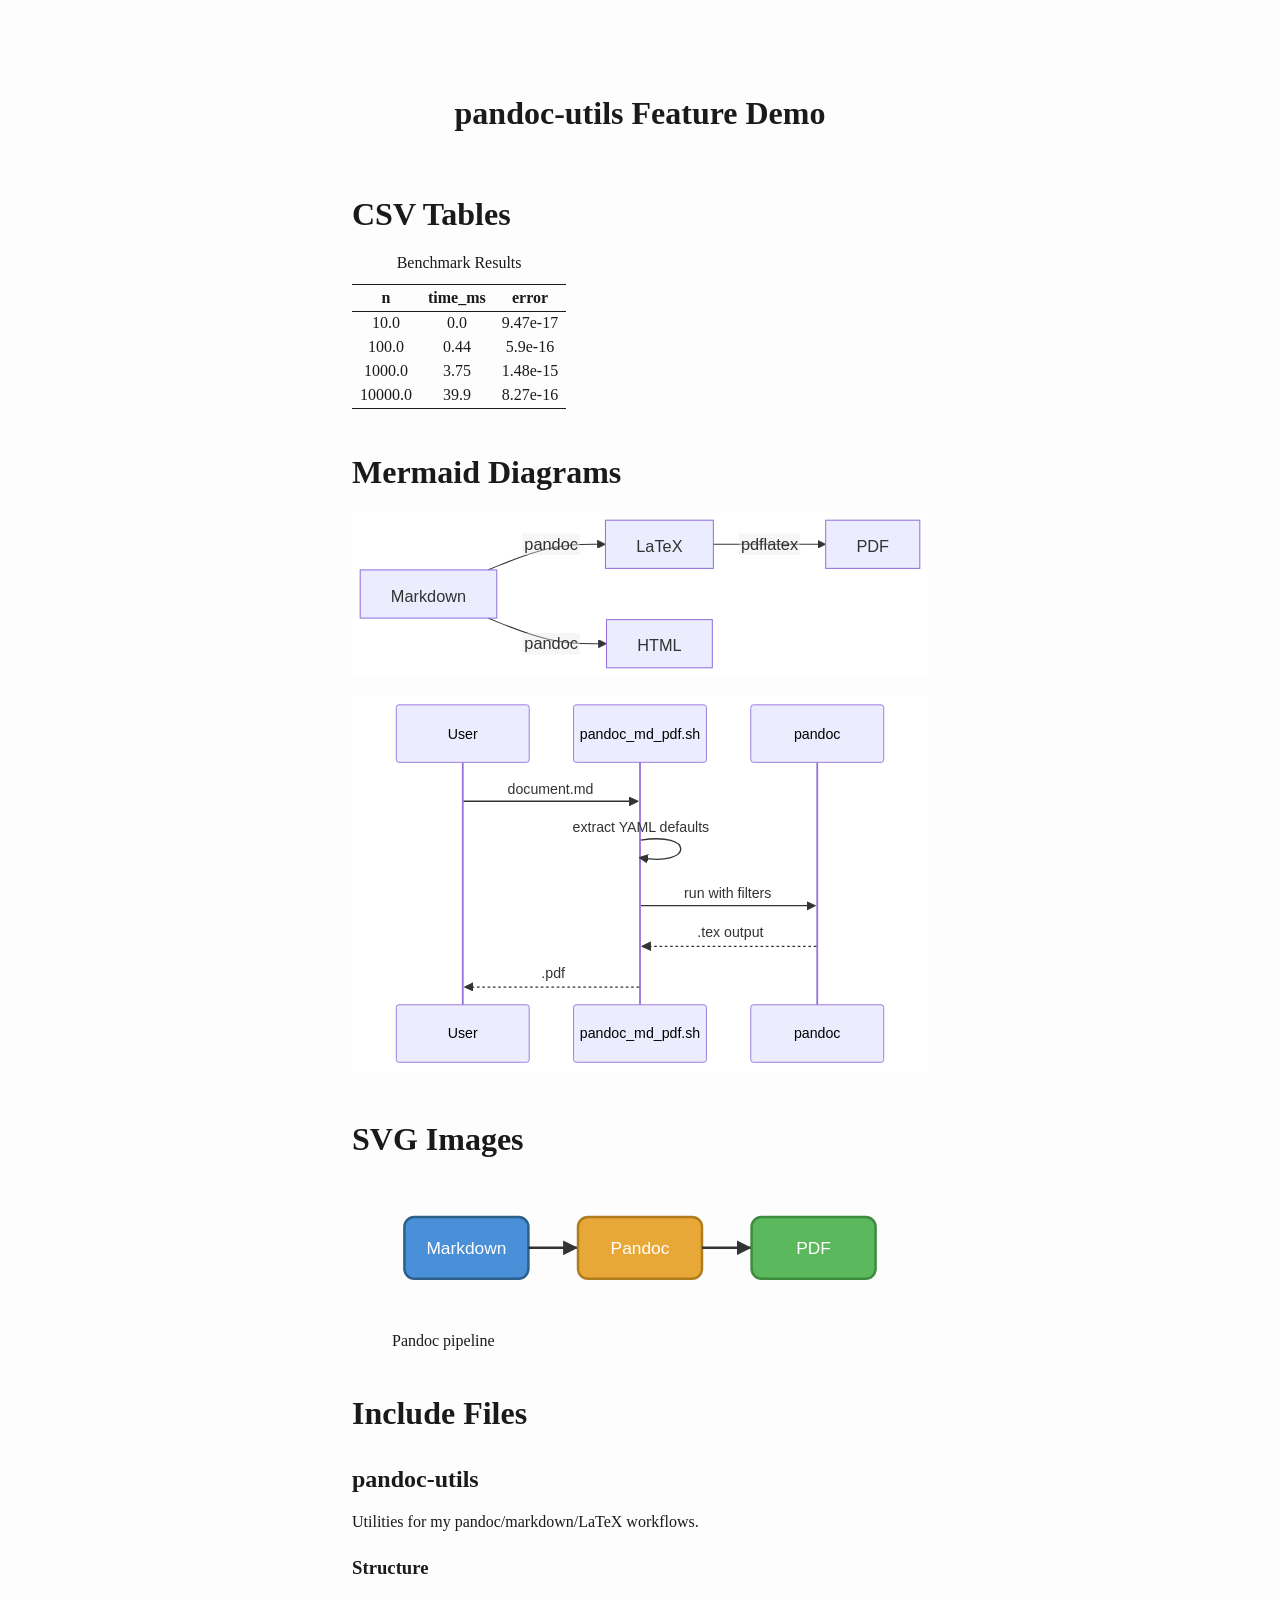
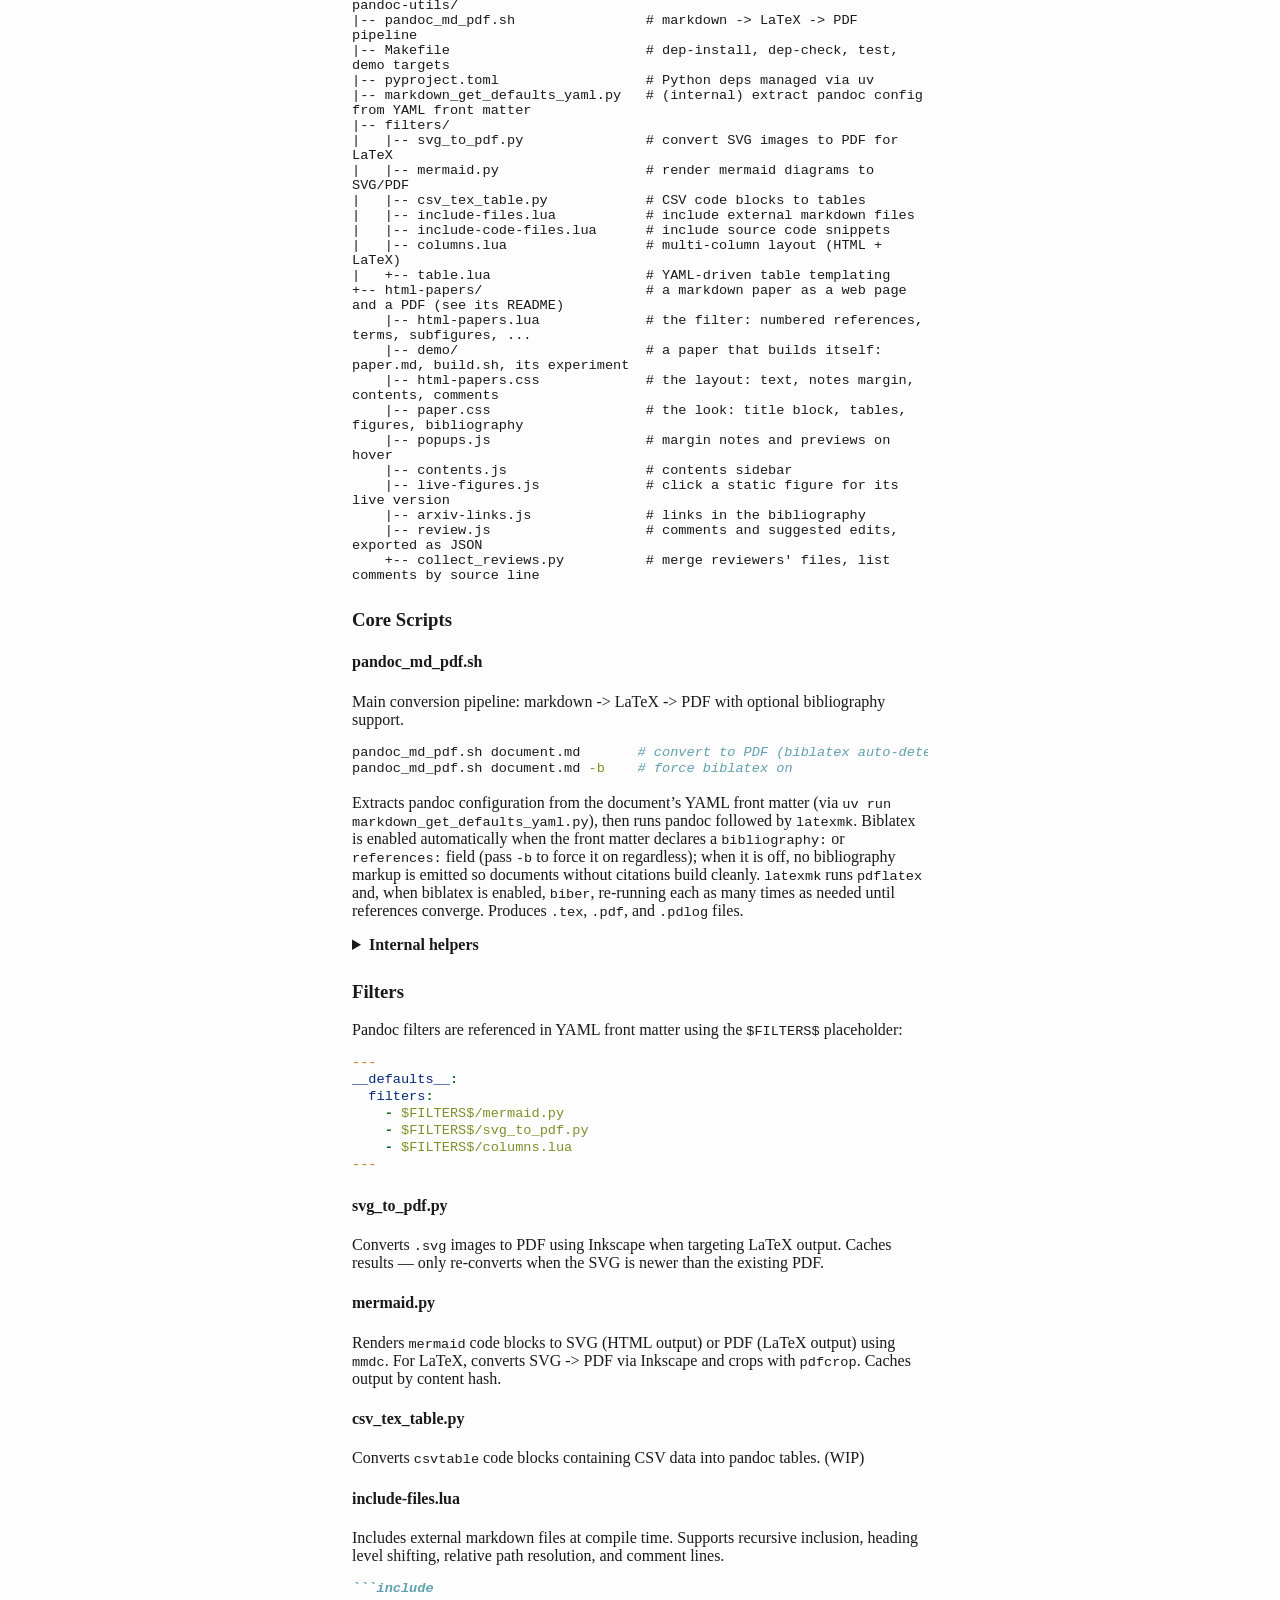
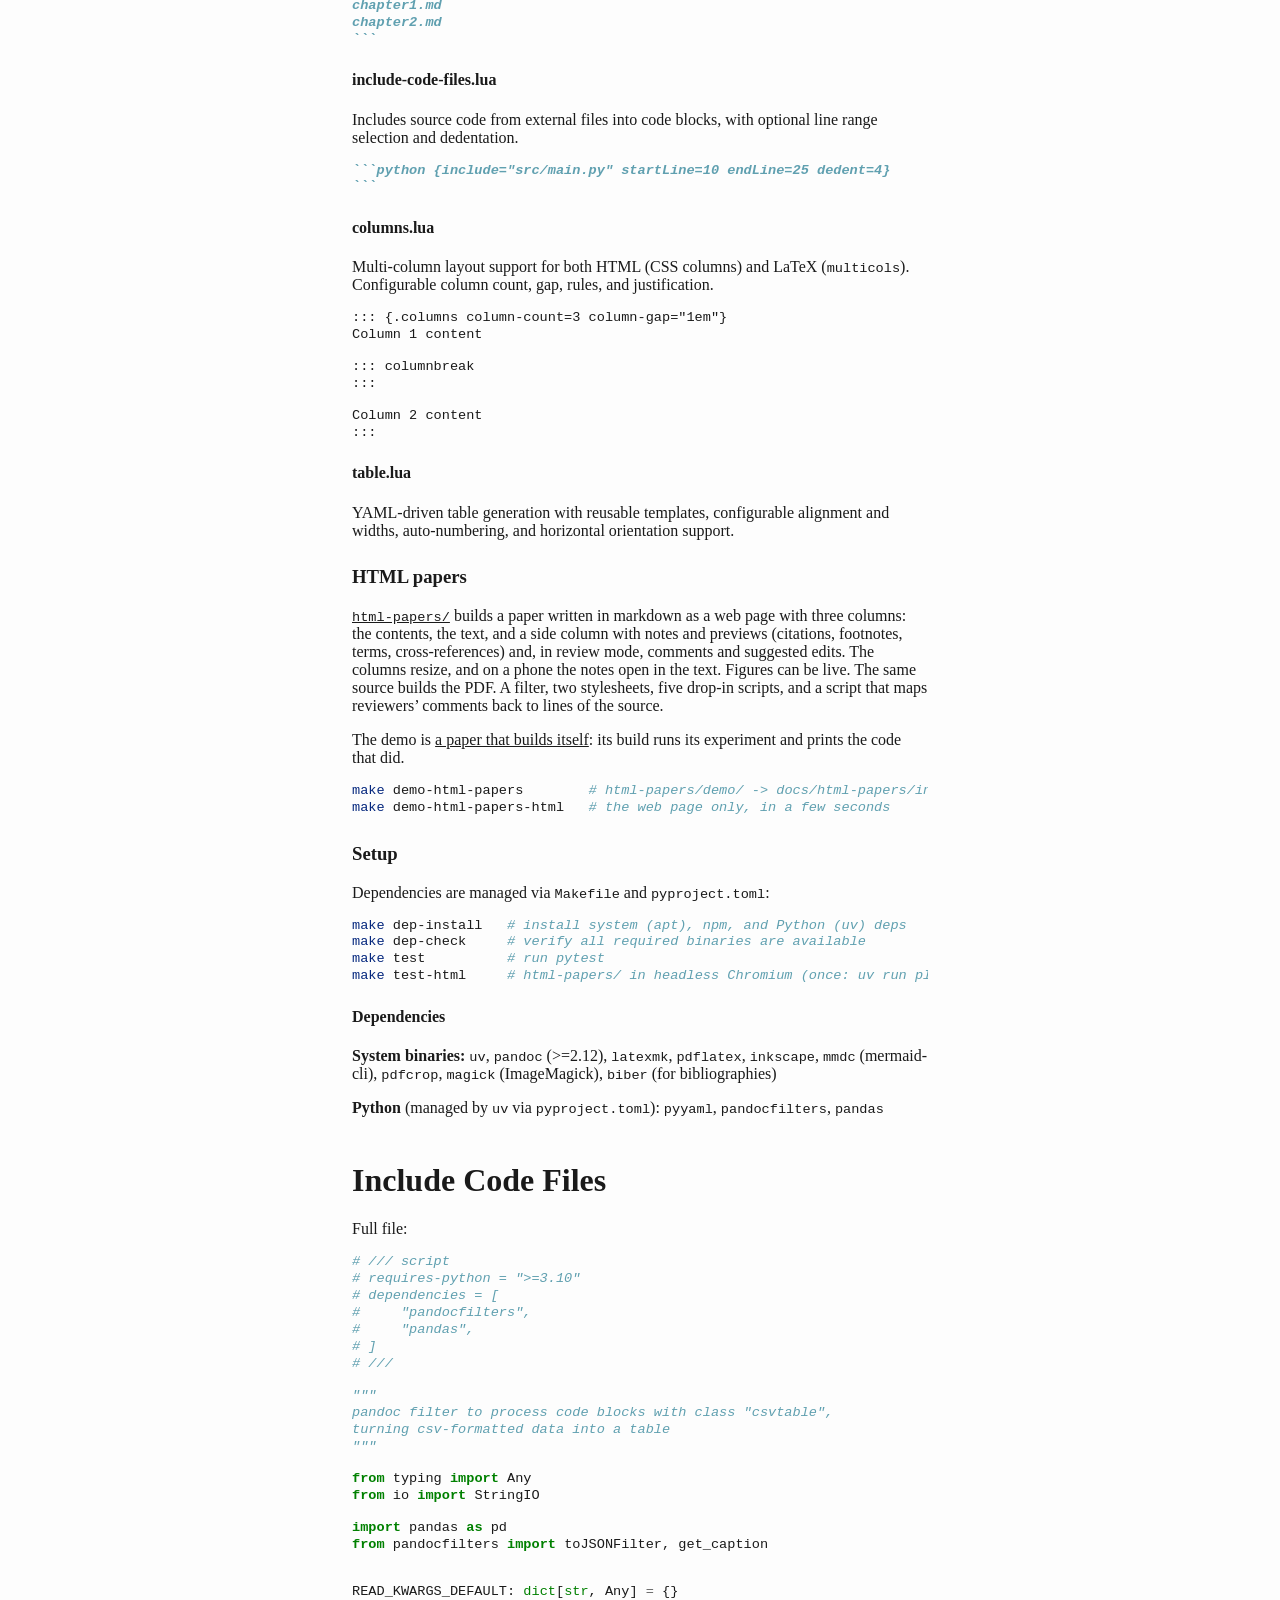
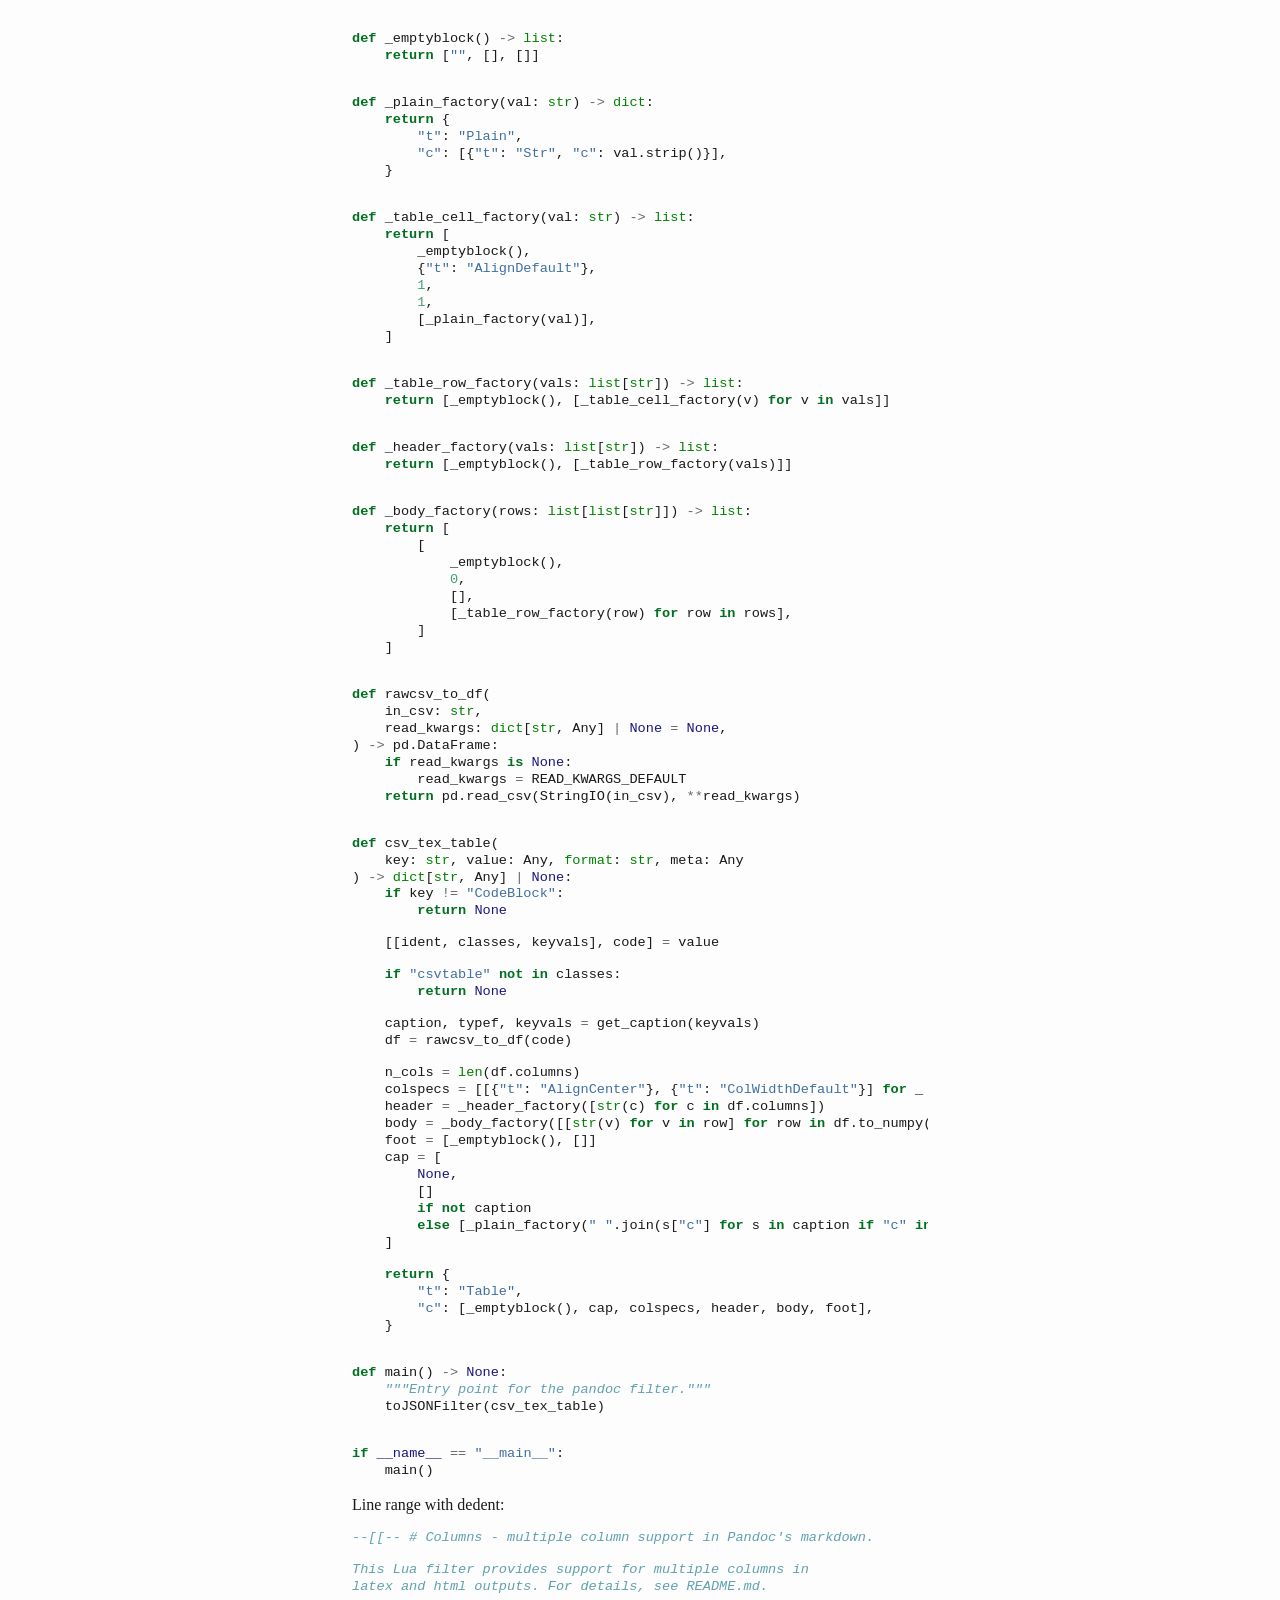
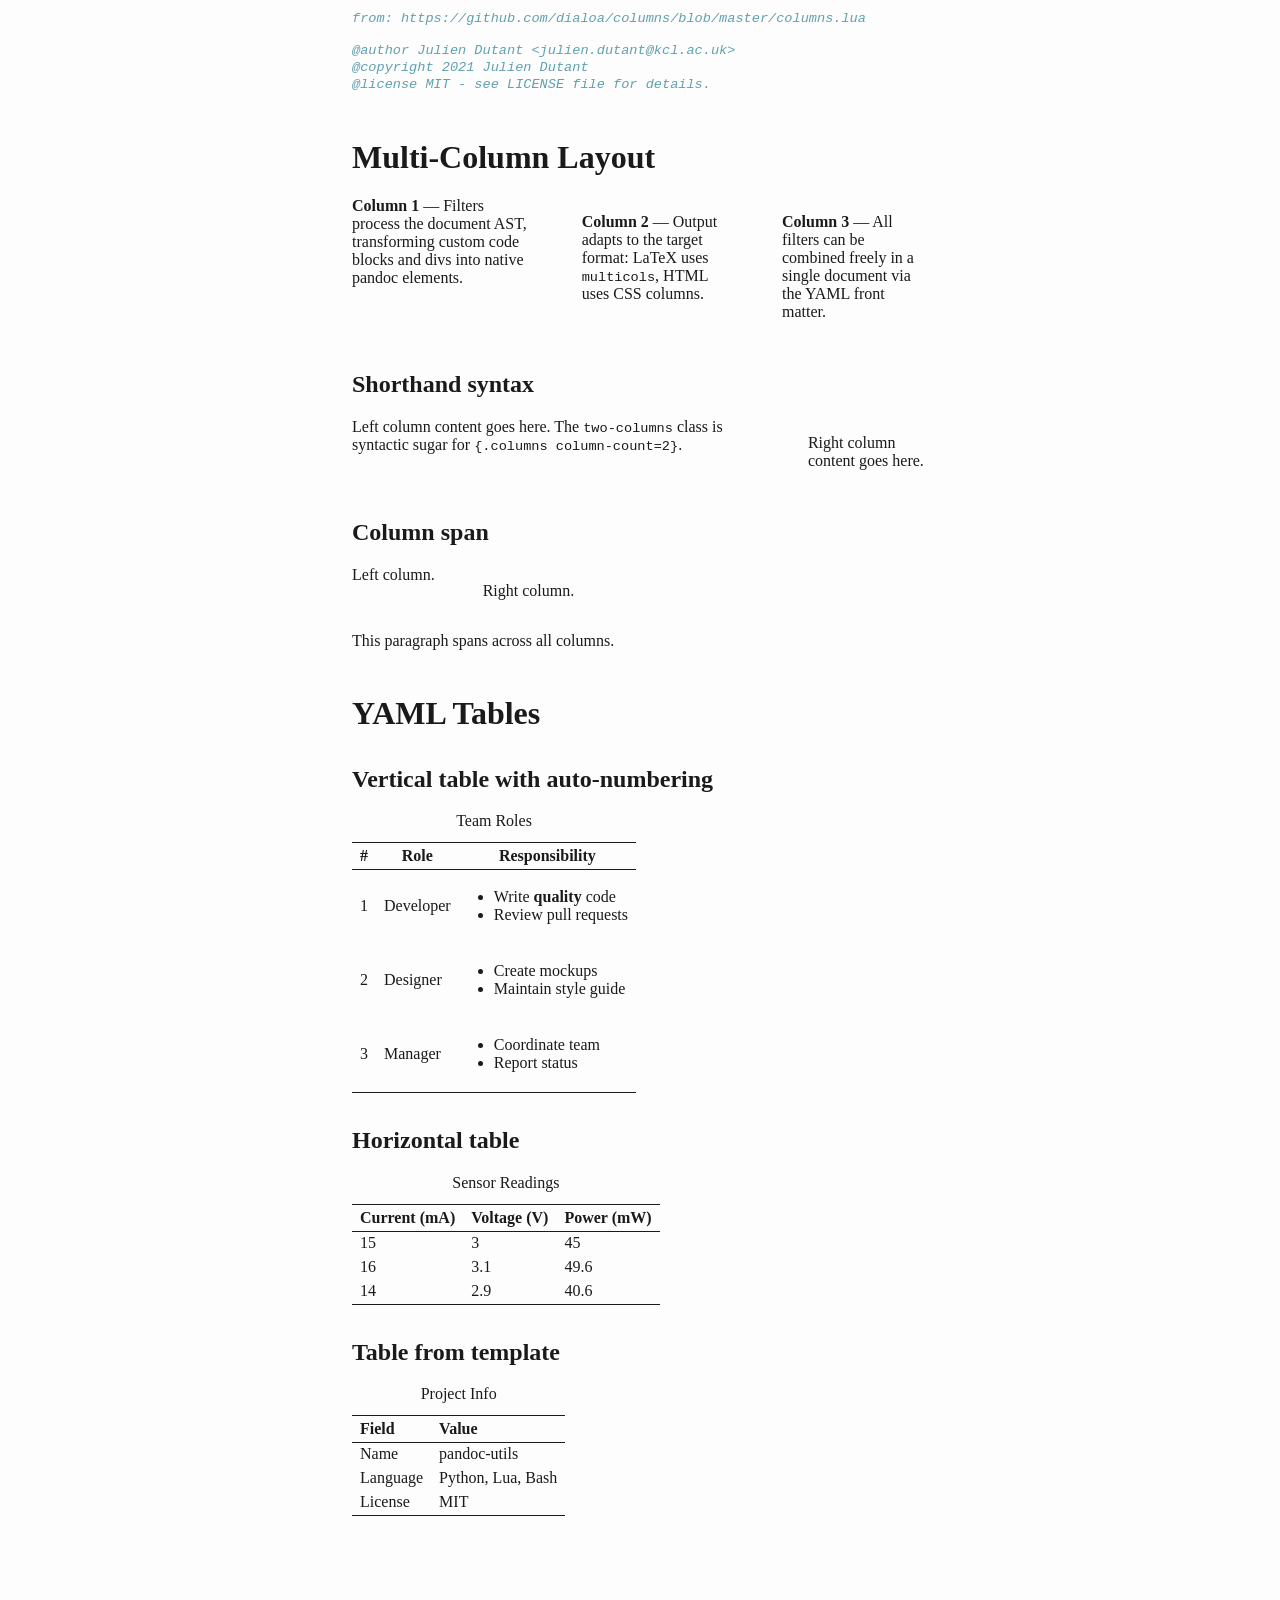
==== commit c5014284: "html-papers: three resizable columns, phone layout, and review fixes Layout - The page is three colu" ====
--- a/docs/demo.html
+++ b/docs/demo.html
@@ -294,7 +294,7 @@
 <h3 id="structure">Structure</h3>
 <pre><code>pandoc-utils/
 |-- pandoc_md_pdf.sh                # markdown -&gt; LaTeX -&gt; PDF pipeline
-|-- Makefile                        # install, test, check-deps targets
+|-- Makefile                        # dep-install, dep-check, test, demo targets
 |-- pyproject.toml                  # Python deps managed via uv
 |-- markdown_get_defaults_yaml.py   # (internal) extract pandoc config from YAML front matter
 |-- filters/
@@ -402,12 +402,13 @@
 support.</p>
 <h3 id="html-papers">HTML papers</h3>
 <p><a href="html-papers/README.md"><code>html-papers/</code></a> builds
-a paper written in markdown as a web page with notes and previews in the
-margin (citations, footnotes, terms, cross-references), a contents
-sidebar, live figures, bibliography links, and a review mode for
-comments and suggested edits; the same source builds the PDF. A filter,
-two stylesheets, five drop-in scripts, and a script that maps reviewers’
-comments back to lines of the source.</p>
+a paper written in markdown as a web page with three columns: the
+contents, the text, and a side column with notes and previews
+(citations, footnotes, terms, cross-references) and, in review mode,
+comments and suggested edits. The columns resize, and on a phone the
+notes open in the text. Figures can be live. The same source builds the
+PDF. A filter, two stylesheets, five drop-in scripts, and a script that
+maps reviewers’ comments back to lines of the source.</p>
 <p>The demo is <a
 href="https://mivanit.github.io/pandoc-utils/html-papers/">a paper that
 builds itself</a>: its build runs its experiment and prints the code
@@ -419,7 +420,7 @@
 <p>Dependencies are managed via <code>Makefile</code> and
 <code>pyproject.toml</code>:</p>
 <div class="sourceCode" id="cb8"><pre
-class="sourceCode bash"><code class="sourceCode bash"><span id="cb8-1"><a href="#cb8-1" aria-hidden="true" tabindex="-1"></a><span class="fu">make</span> install       <span class="co"># install system (apt), npm, and Python (uv) deps</span></span>
+class="sourceCode bash"><code class="sourceCode bash"><span id="cb8-1"><a href="#cb8-1" aria-hidden="true" tabindex="-1"></a><span class="fu">make</span> dep-install   <span class="co"># install system (apt), npm, and Python (uv) deps</span></span>
 <span id="cb8-2"><a href="#cb8-2" aria-hidden="true" tabindex="-1"></a><span class="fu">make</span> dep-check     <span class="co"># verify all required binaries are available</span></span>
 <span id="cb8-3"><a href="#cb8-3" aria-hidden="true" tabindex="-1"></a><span class="fu">make</span> test          <span class="co"># run pytest</span></span>
 <span id="cb8-4"><a href="#cb8-4" aria-hidden="true" tabindex="-1"></a><span class="fu">make</span> test-html     <span class="co"># html-papers/ in headless Chromium (once: uv run playwright install chromium)</span></span></code></pre></div>
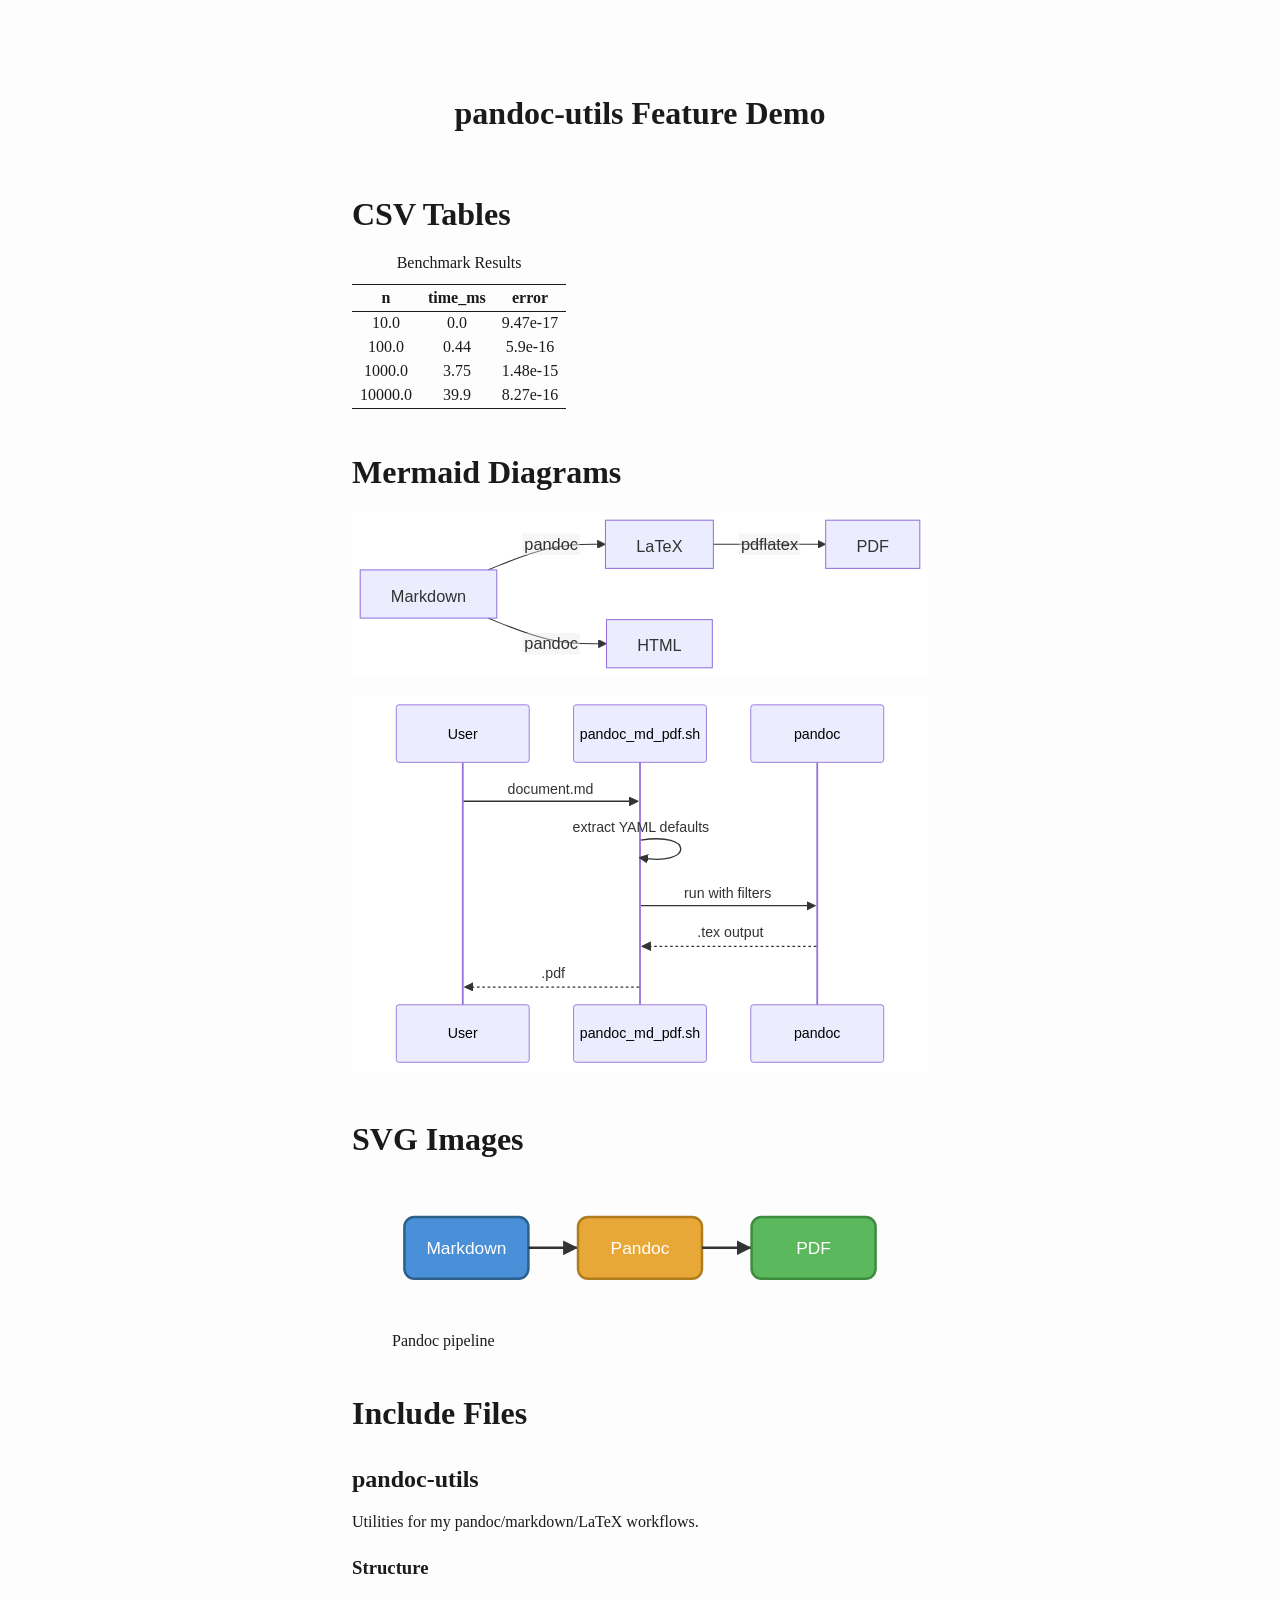
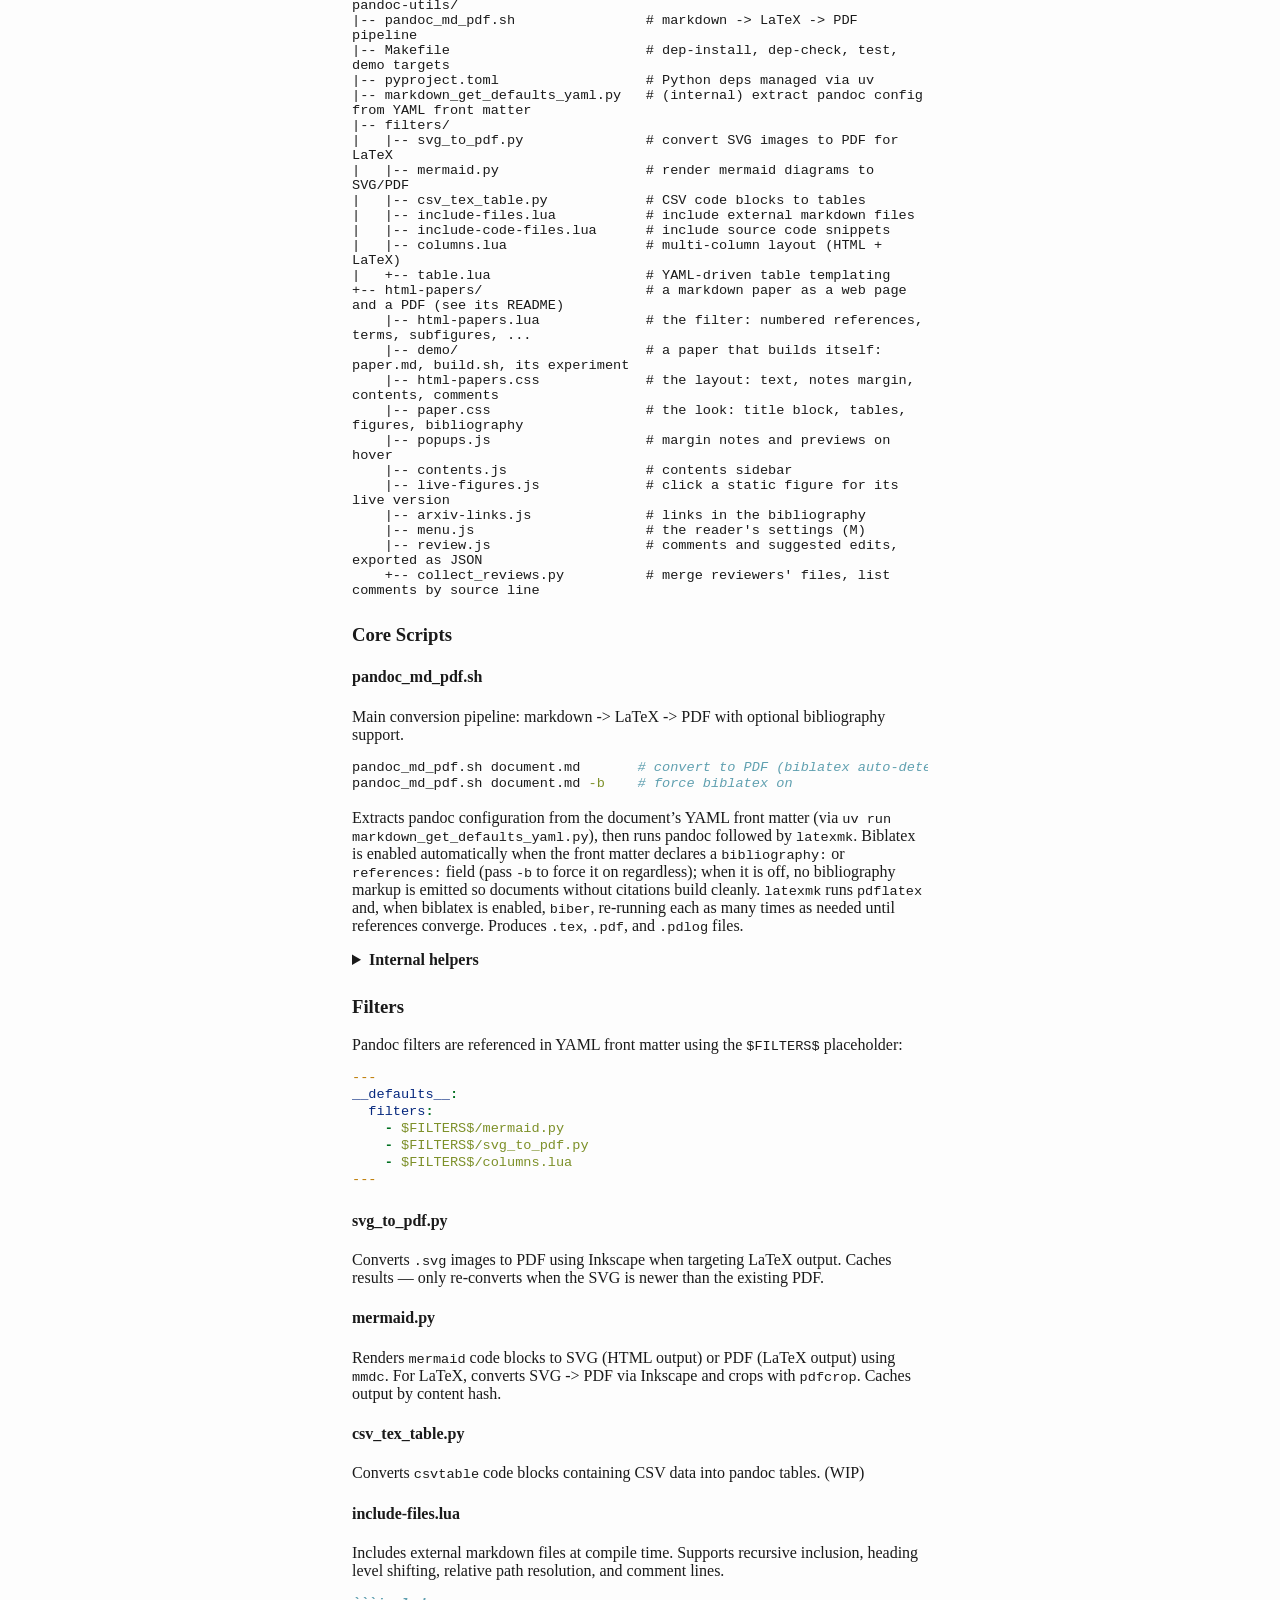
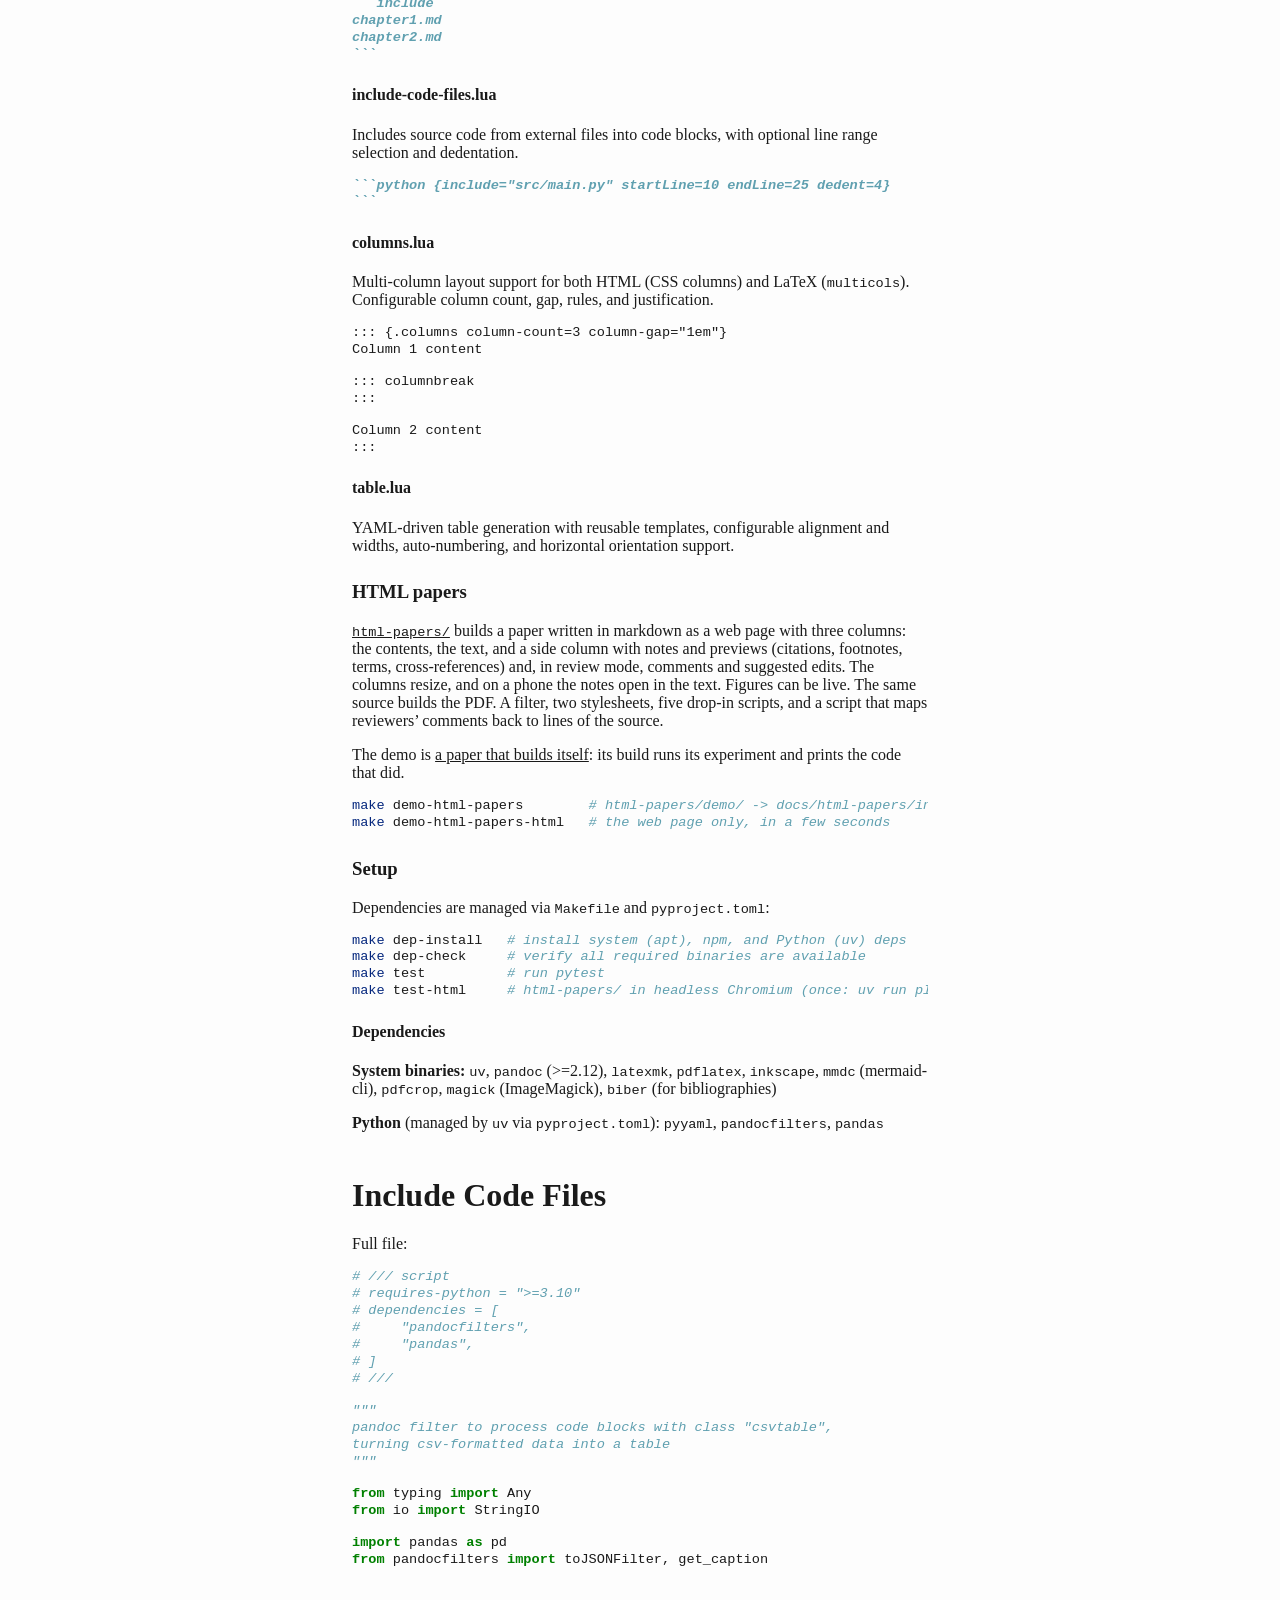
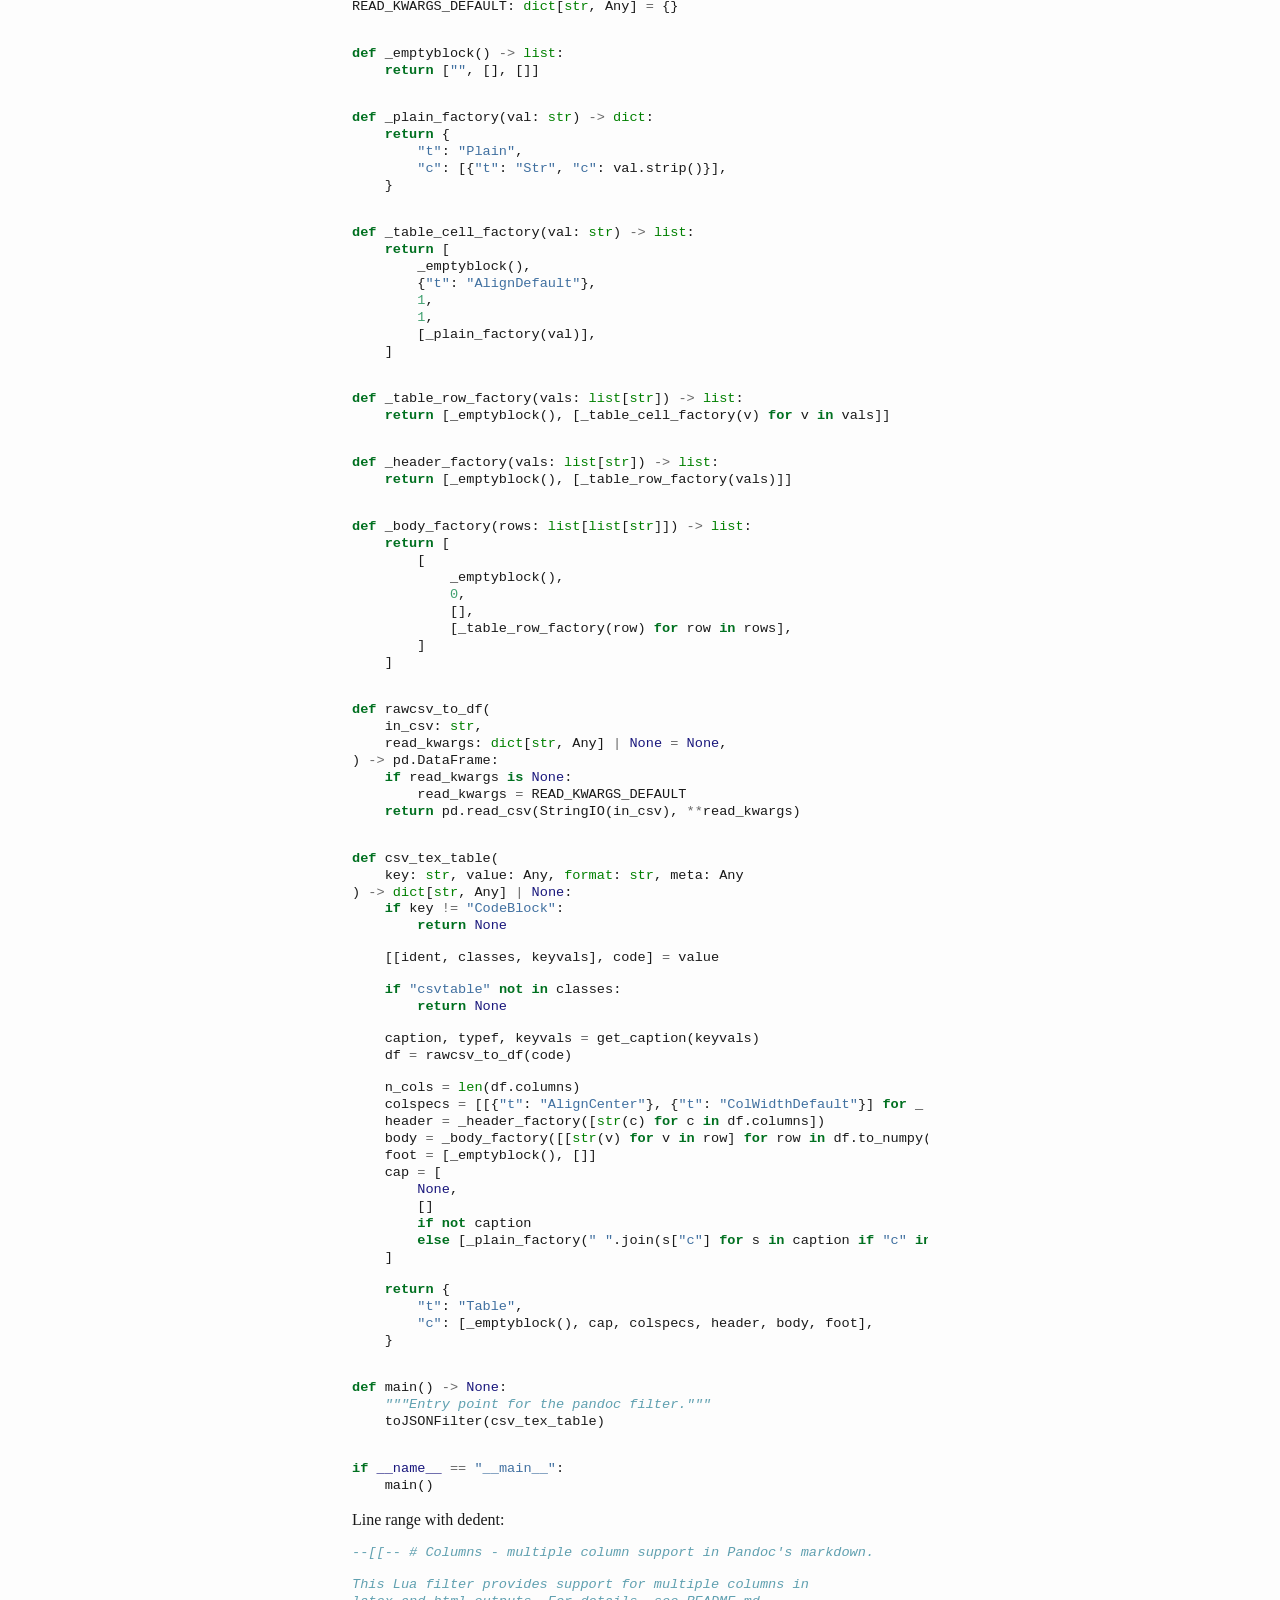
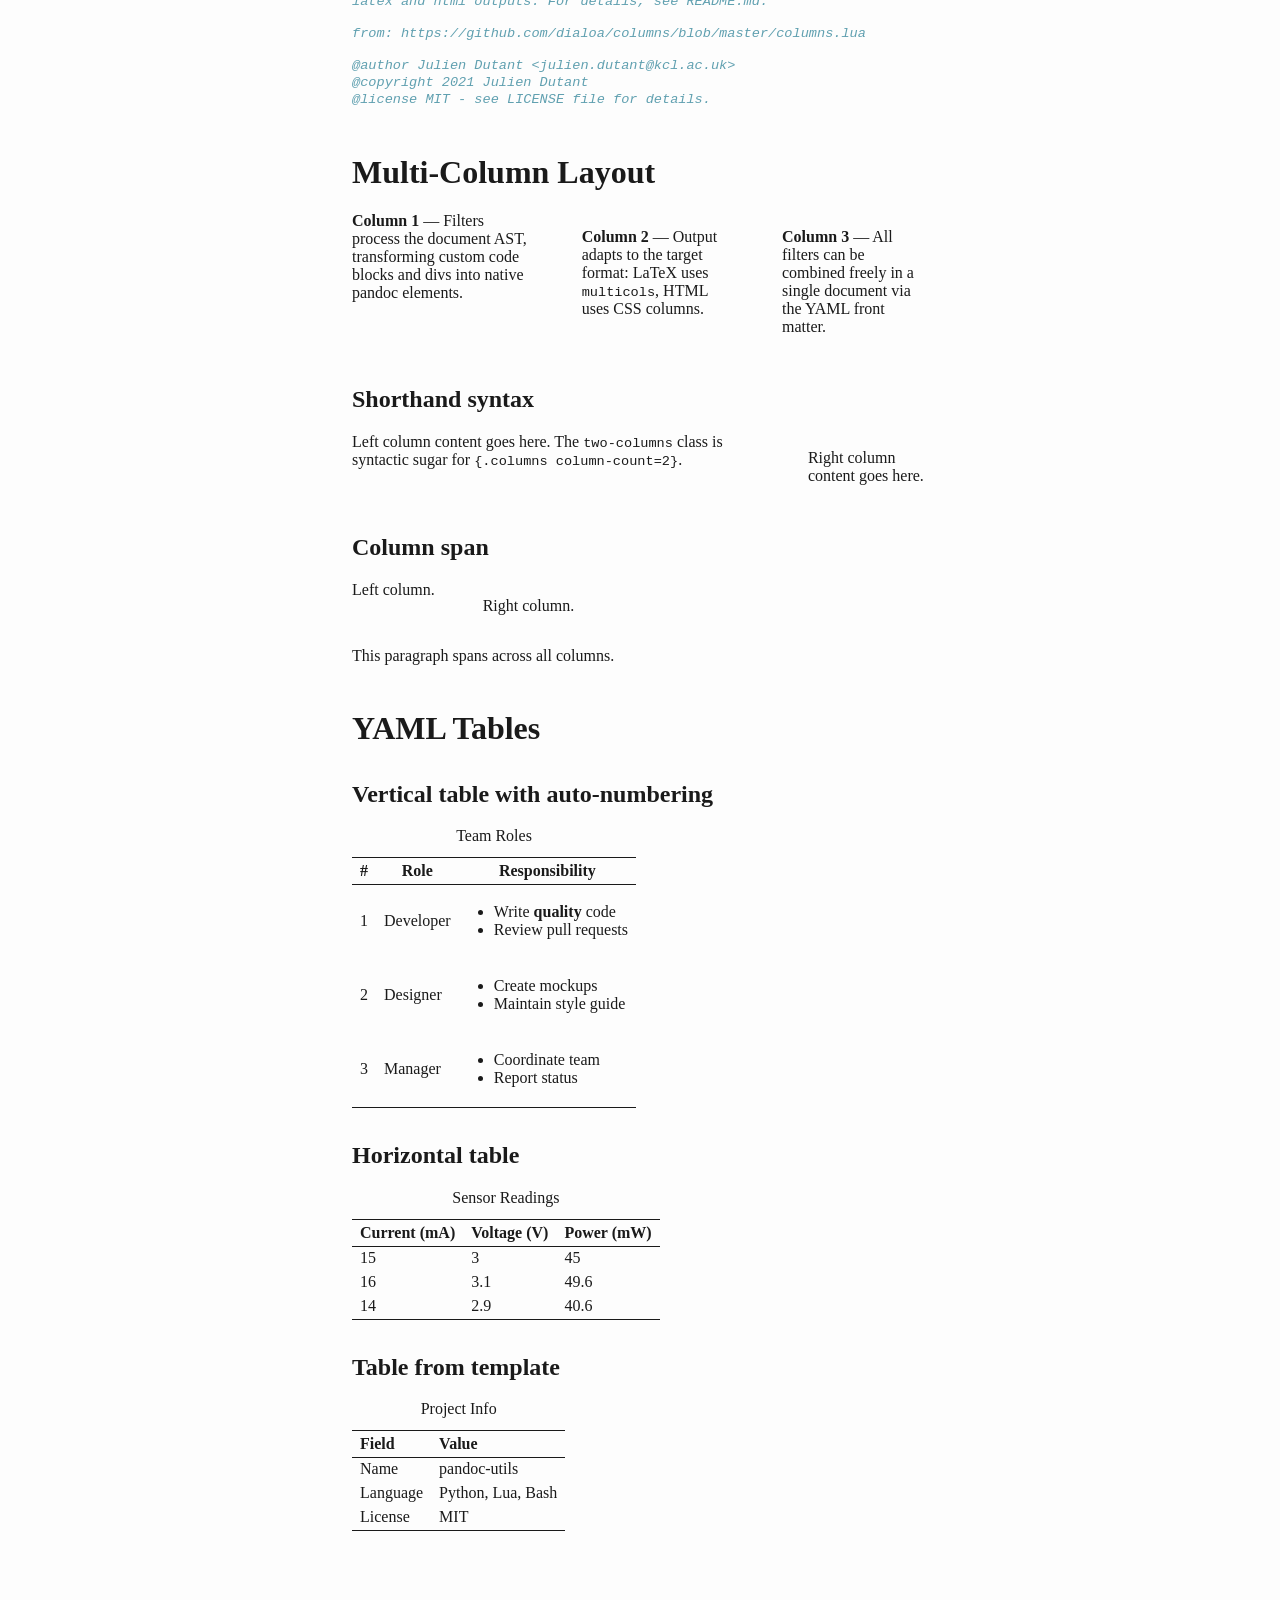
==== commit cc04d43f: "docs: rebuild the demo for the README's menu.js line demo.md includes README.md, and fd3cd2b added m" ====
--- a/docs/demo.html
+++ b/docs/demo.html
@@ -314,6 +314,7 @@
     |-- contents.js                 # contents sidebar
     |-- live-figures.js             # click a static figure for its live version
     |-- arxiv-links.js              # links in the bibliography
+    |-- menu.js                     # the reader&#39;s settings (M)
     |-- review.js                   # comments and suggested edits, exported as JSON
     +-- collect_reviews.py          # merge reviewers&#39; files, list comments by source line</code></pre>
 <h3 id="core-scripts">Core Scripts</h3>
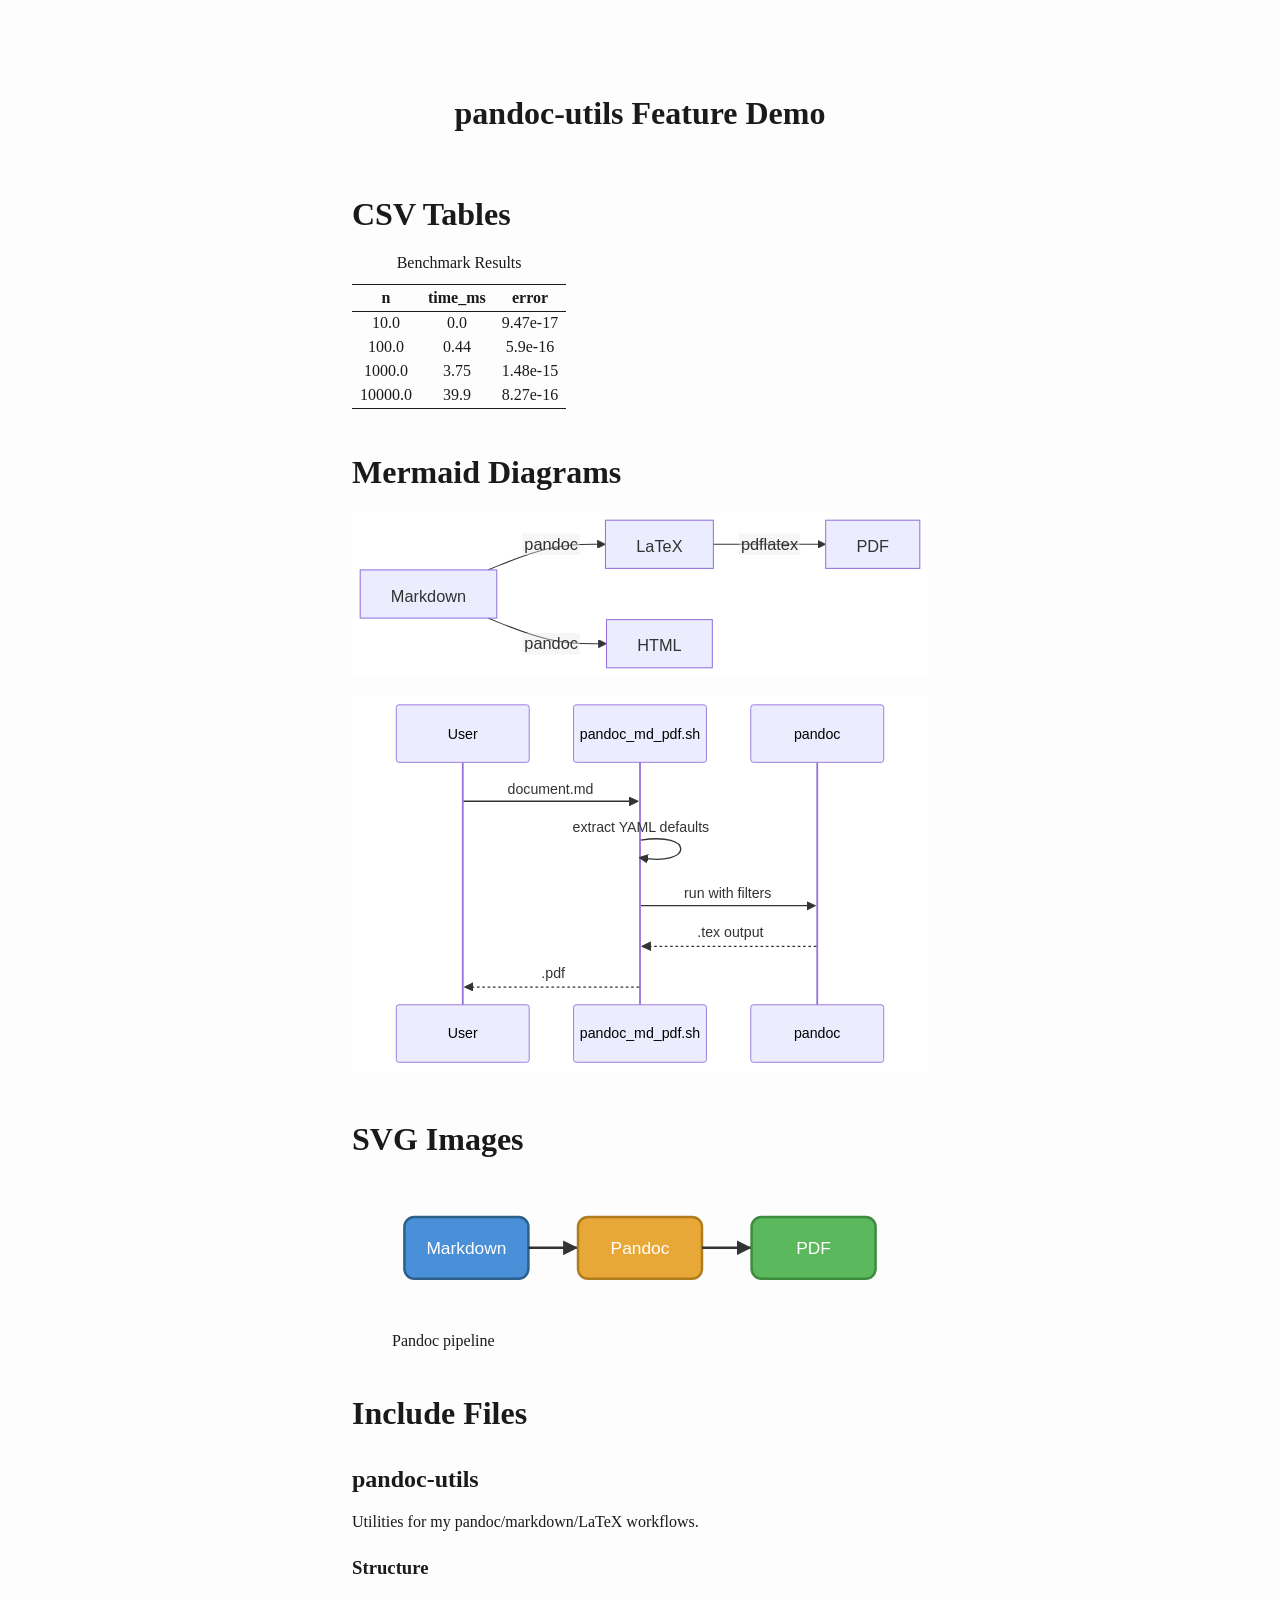
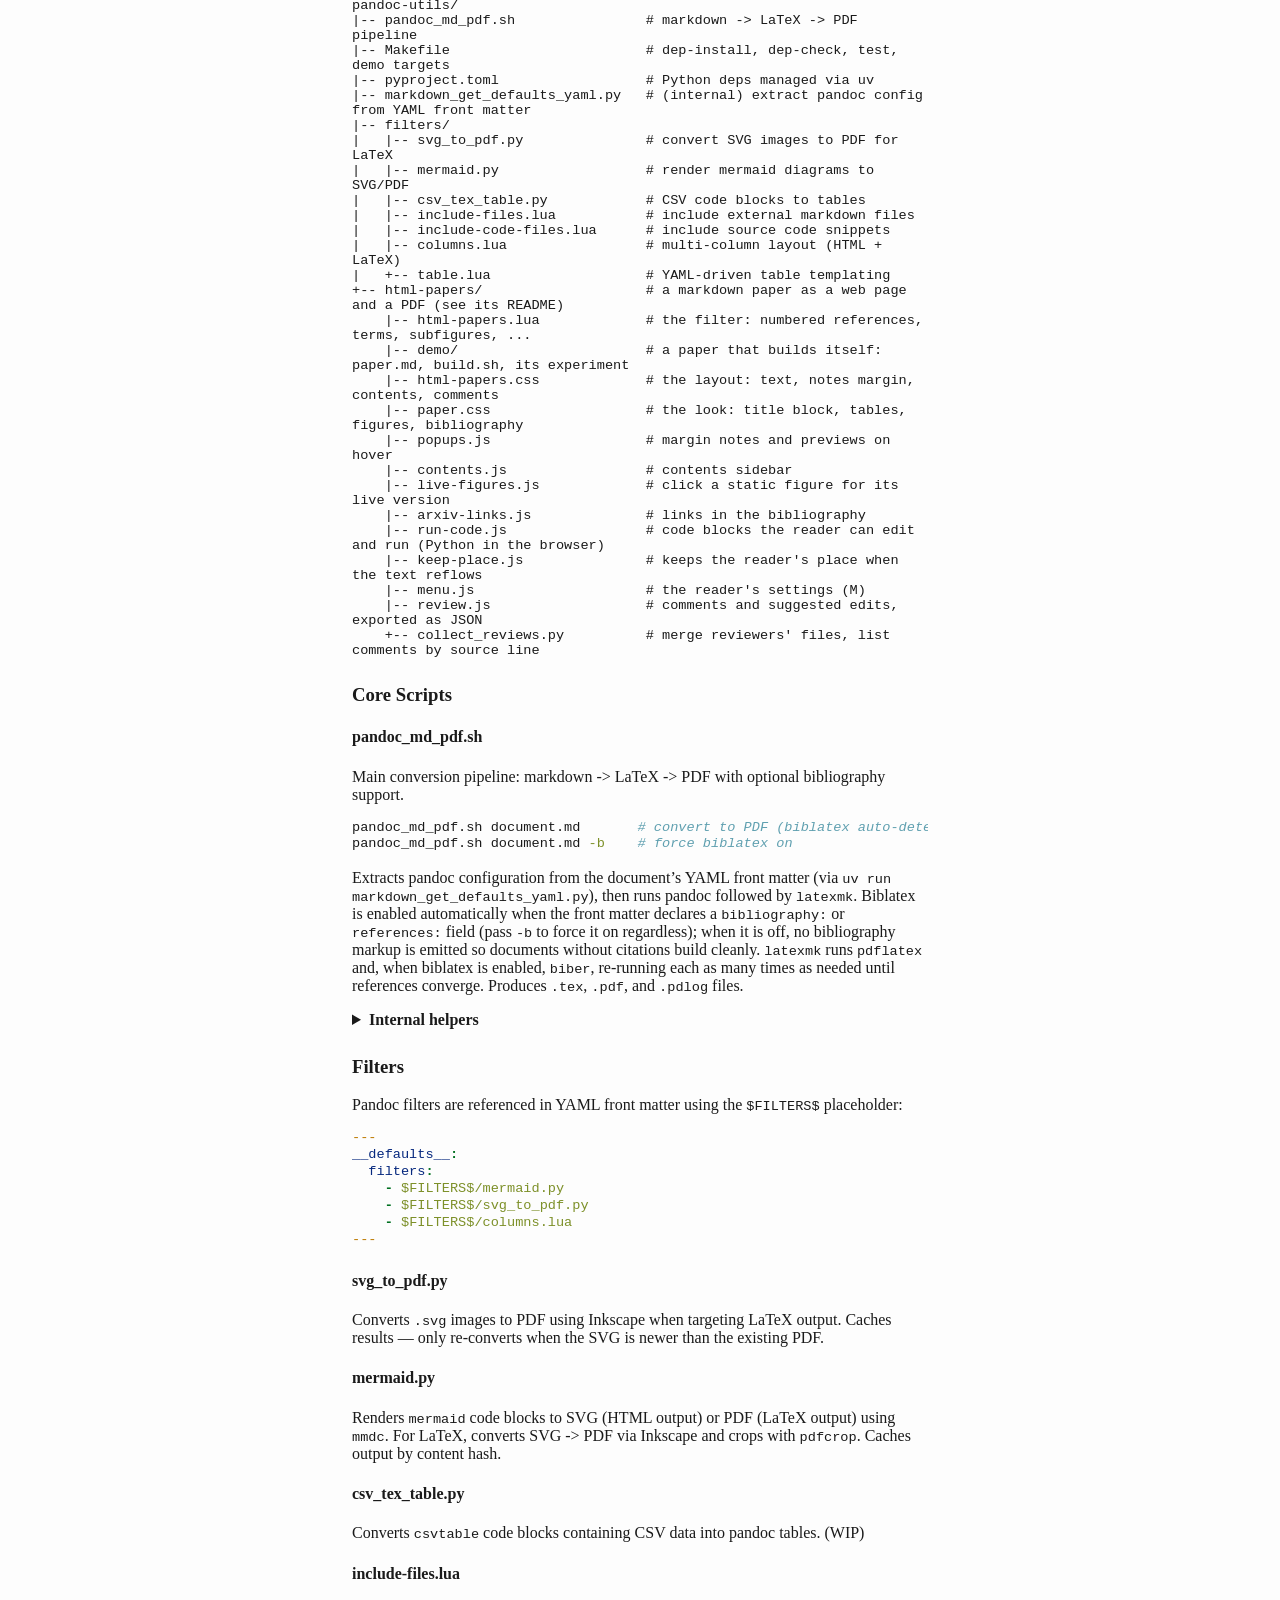
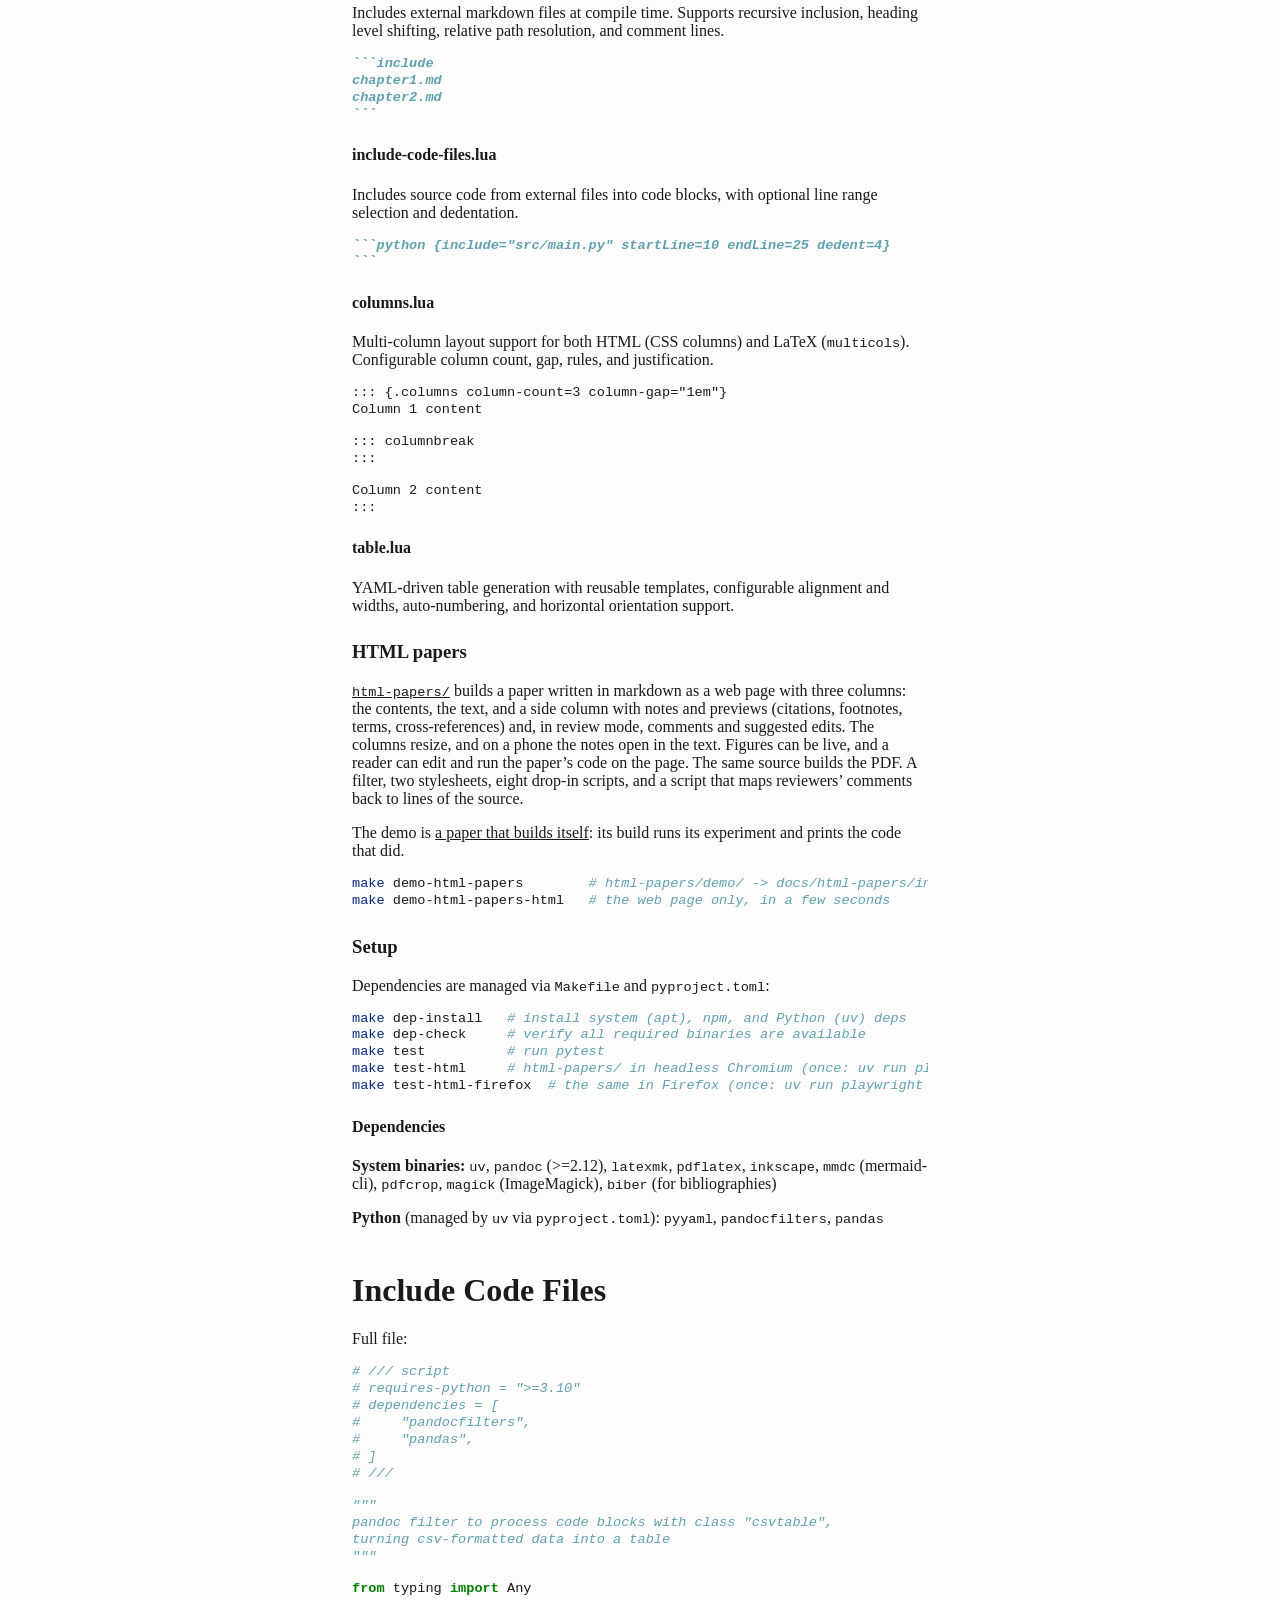
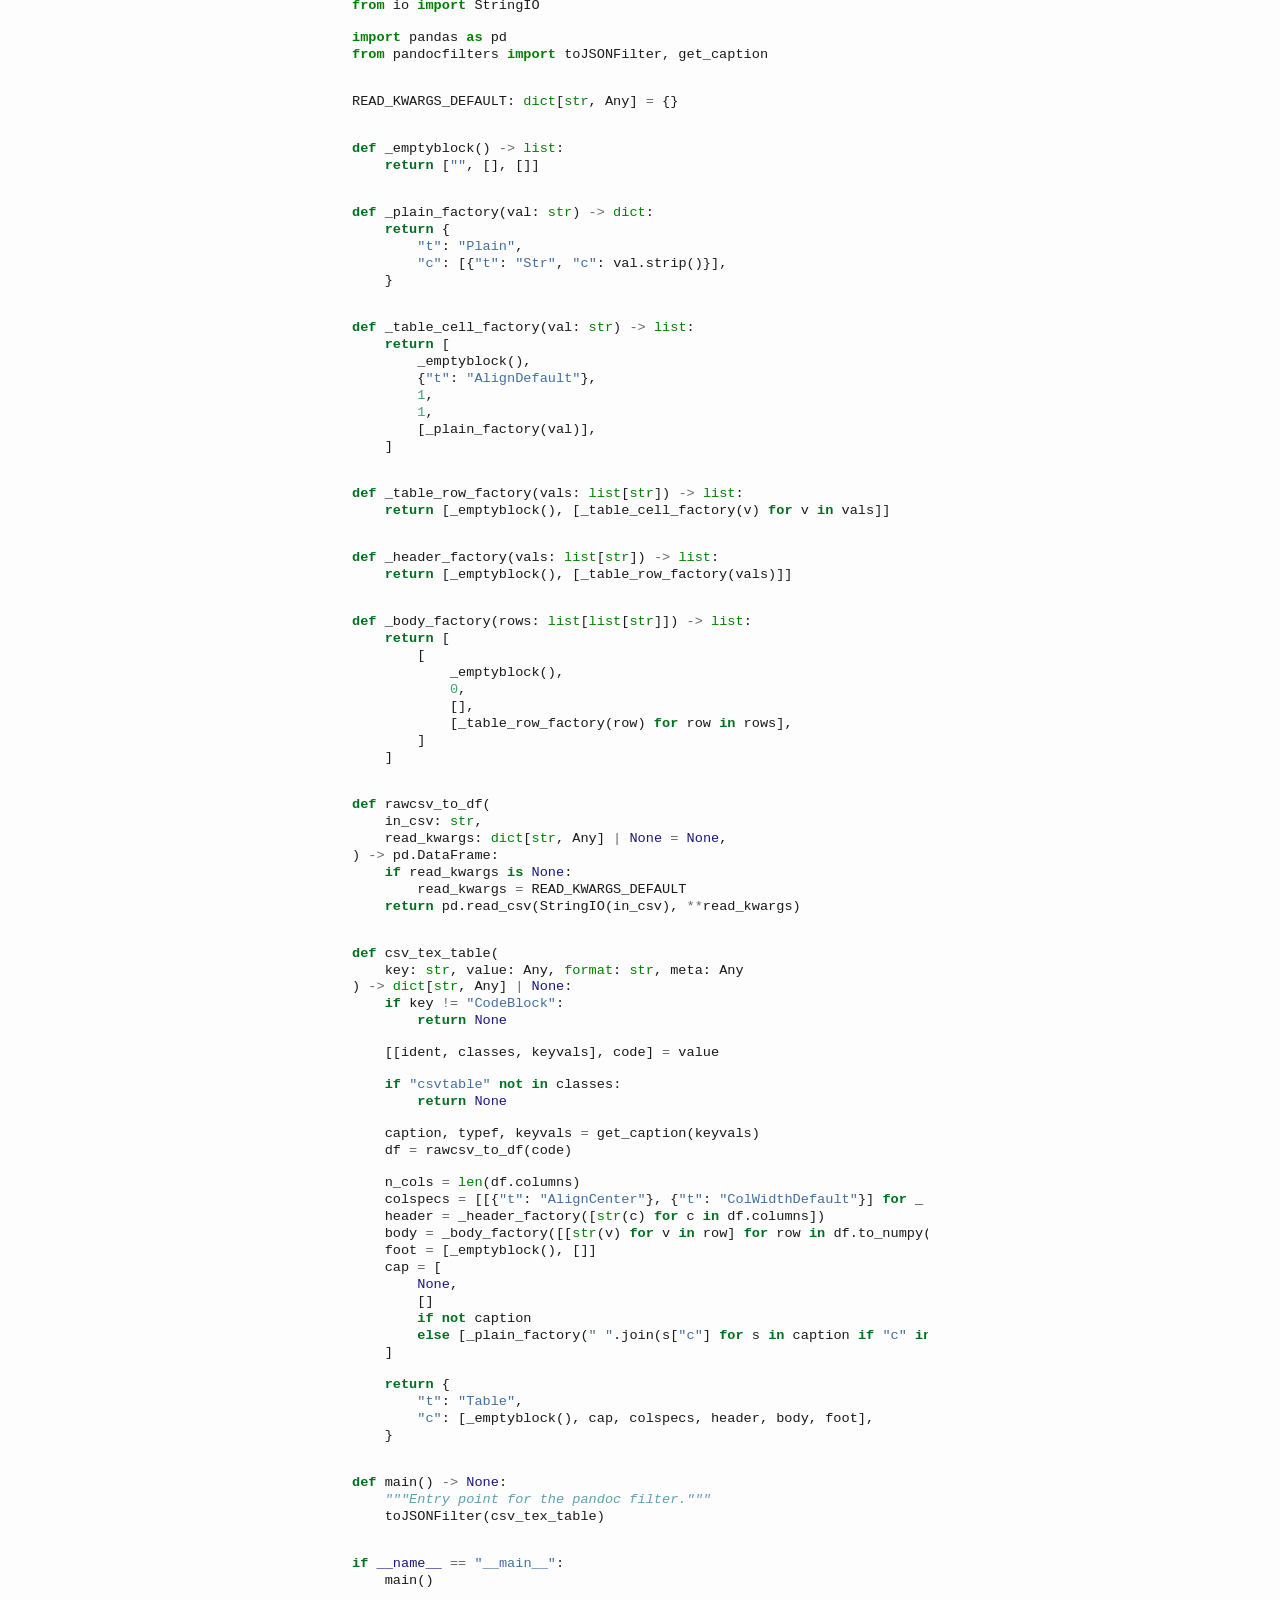
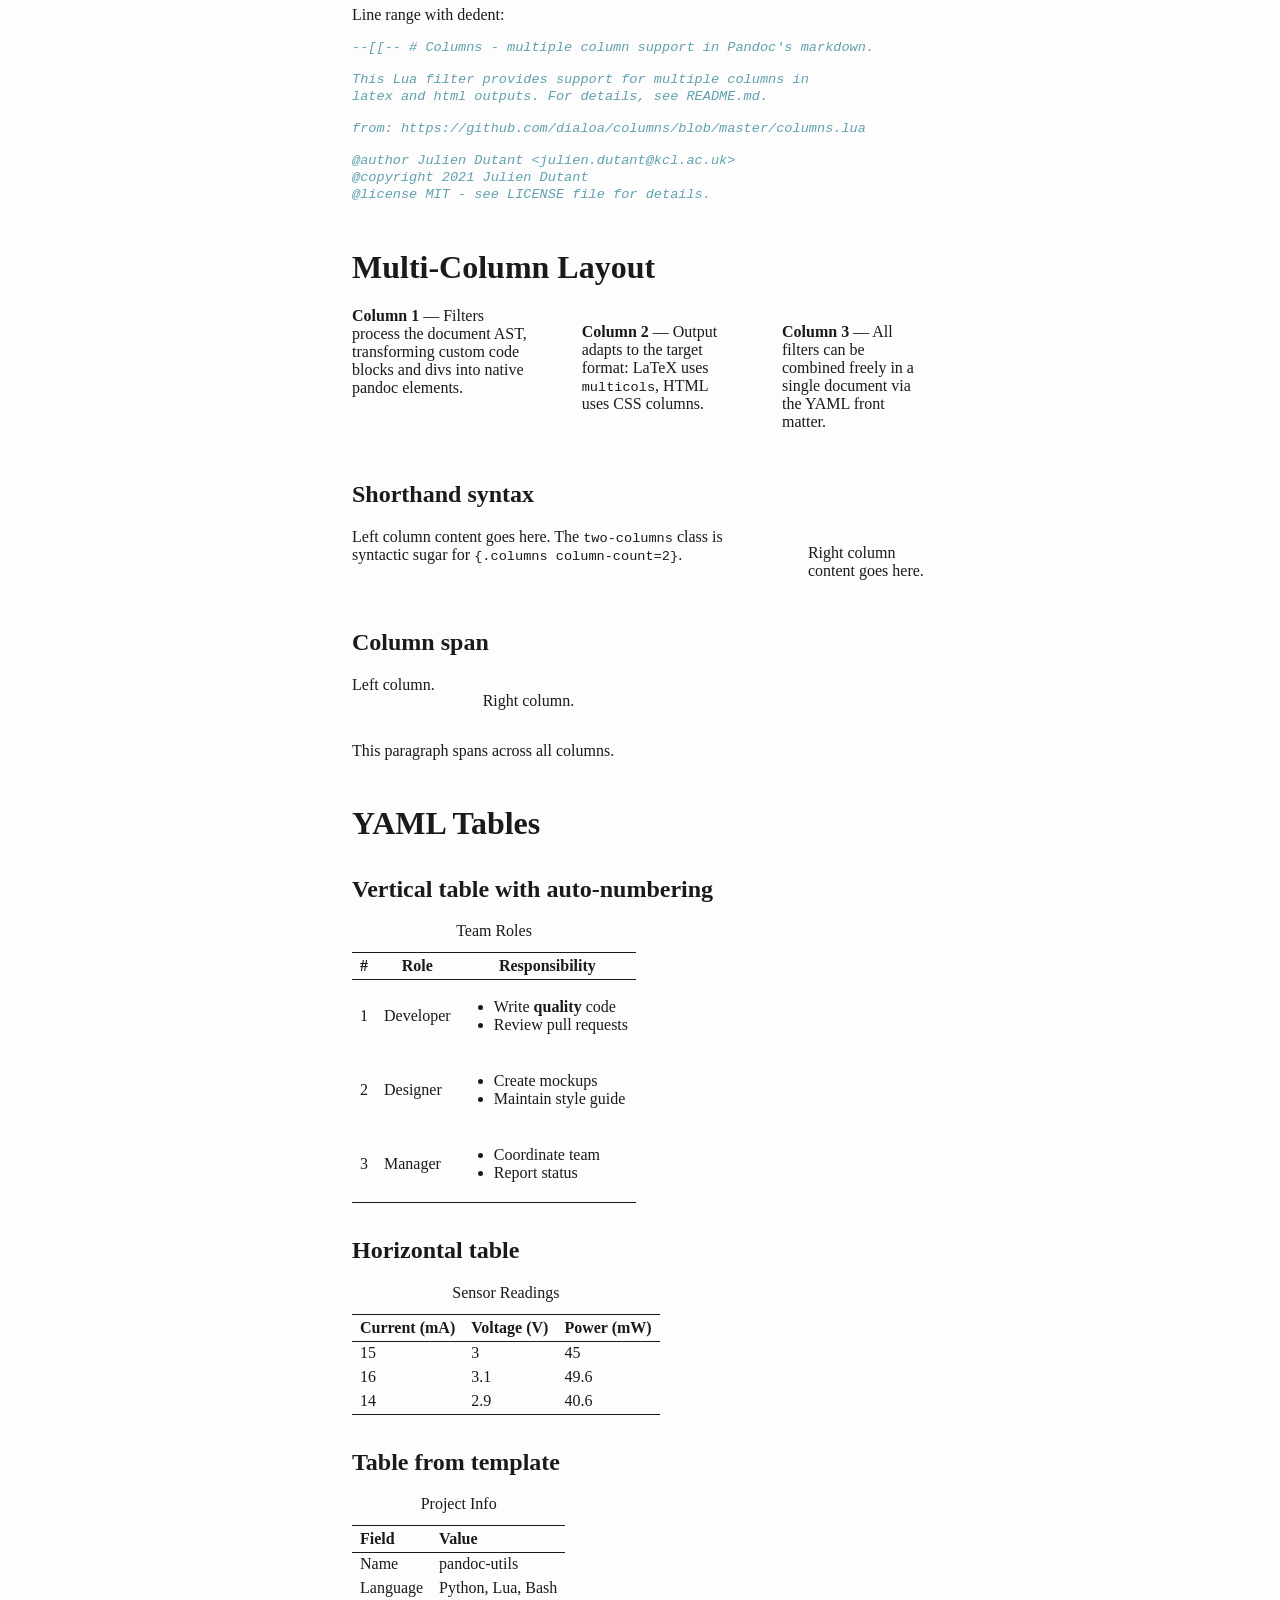
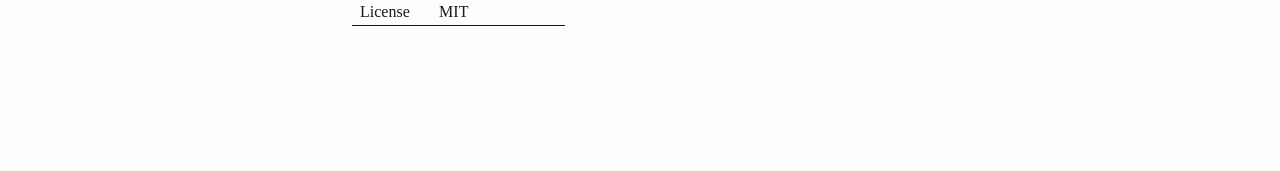
==== commit 02b76db4: "docs: rebuild feature demo with current html-papers documentation Refresh the generated HTML, LaTeX," ====
--- a/docs/demo.html
+++ b/docs/demo.html
@@ -314,6 +314,8 @@
     |-- contents.js                 # contents sidebar
     |-- live-figures.js             # click a static figure for its live version
     |-- arxiv-links.js              # links in the bibliography
+    |-- run-code.js                 # code blocks the reader can edit and run (Python in the browser)
+    |-- keep-place.js               # keeps the reader&#39;s place when the text reflows
     |-- menu.js                     # the reader&#39;s settings (M)
     |-- review.js                   # comments and suggested edits, exported as JSON
     +-- collect_reviews.py          # merge reviewers&#39; files, list comments by source line</code></pre>
@@ -407,9 +409,10 @@
 contents, the text, and a side column with notes and previews
 (citations, footnotes, terms, cross-references) and, in review mode,
 comments and suggested edits. The columns resize, and on a phone the
-notes open in the text. Figures can be live. The same source builds the
-PDF. A filter, two stylesheets, five drop-in scripts, and a script that
-maps reviewers’ comments back to lines of the source.</p>
+notes open in the text. Figures can be live, and a reader can edit and
+run the paper’s code on the page. The same source builds the PDF. A
+filter, two stylesheets, eight drop-in scripts, and a script that maps
+reviewers’ comments back to lines of the source.</p>
 <p>The demo is <a
 href="https://mivanit.github.io/pandoc-utils/html-papers/">a paper that
 builds itself</a>: its build runs its experiment and prints the code
@@ -424,7 +427,8 @@
 class="sourceCode bash"><code class="sourceCode bash"><span id="cb8-1"><a href="#cb8-1" aria-hidden="true" tabindex="-1"></a><span class="fu">make</span> dep-install   <span class="co"># install system (apt), npm, and Python (uv) deps</span></span>
 <span id="cb8-2"><a href="#cb8-2" aria-hidden="true" tabindex="-1"></a><span class="fu">make</span> dep-check     <span class="co"># verify all required binaries are available</span></span>
 <span id="cb8-3"><a href="#cb8-3" aria-hidden="true" tabindex="-1"></a><span class="fu">make</span> test          <span class="co"># run pytest</span></span>
-<span id="cb8-4"><a href="#cb8-4" aria-hidden="true" tabindex="-1"></a><span class="fu">make</span> test-html     <span class="co"># html-papers/ in headless Chromium (once: uv run playwright install chromium)</span></span></code></pre></div>
+<span id="cb8-4"><a href="#cb8-4" aria-hidden="true" tabindex="-1"></a><span class="fu">make</span> test-html     <span class="co"># html-papers/ in headless Chromium (once: uv run playwright install chromium)</span></span>
+<span id="cb8-5"><a href="#cb8-5" aria-hidden="true" tabindex="-1"></a><span class="fu">make</span> test-html-firefox  <span class="co"># the same in Firefox (once: uv run playwright install firefox)</span></span></code></pre></div>
 <h4 id="dependencies">Dependencies</h4>
 <p><strong>System binaries:</strong> <code>uv</code>,
 <code>pandoc</code> (&gt;=2.12), <code>latexmk</code>,
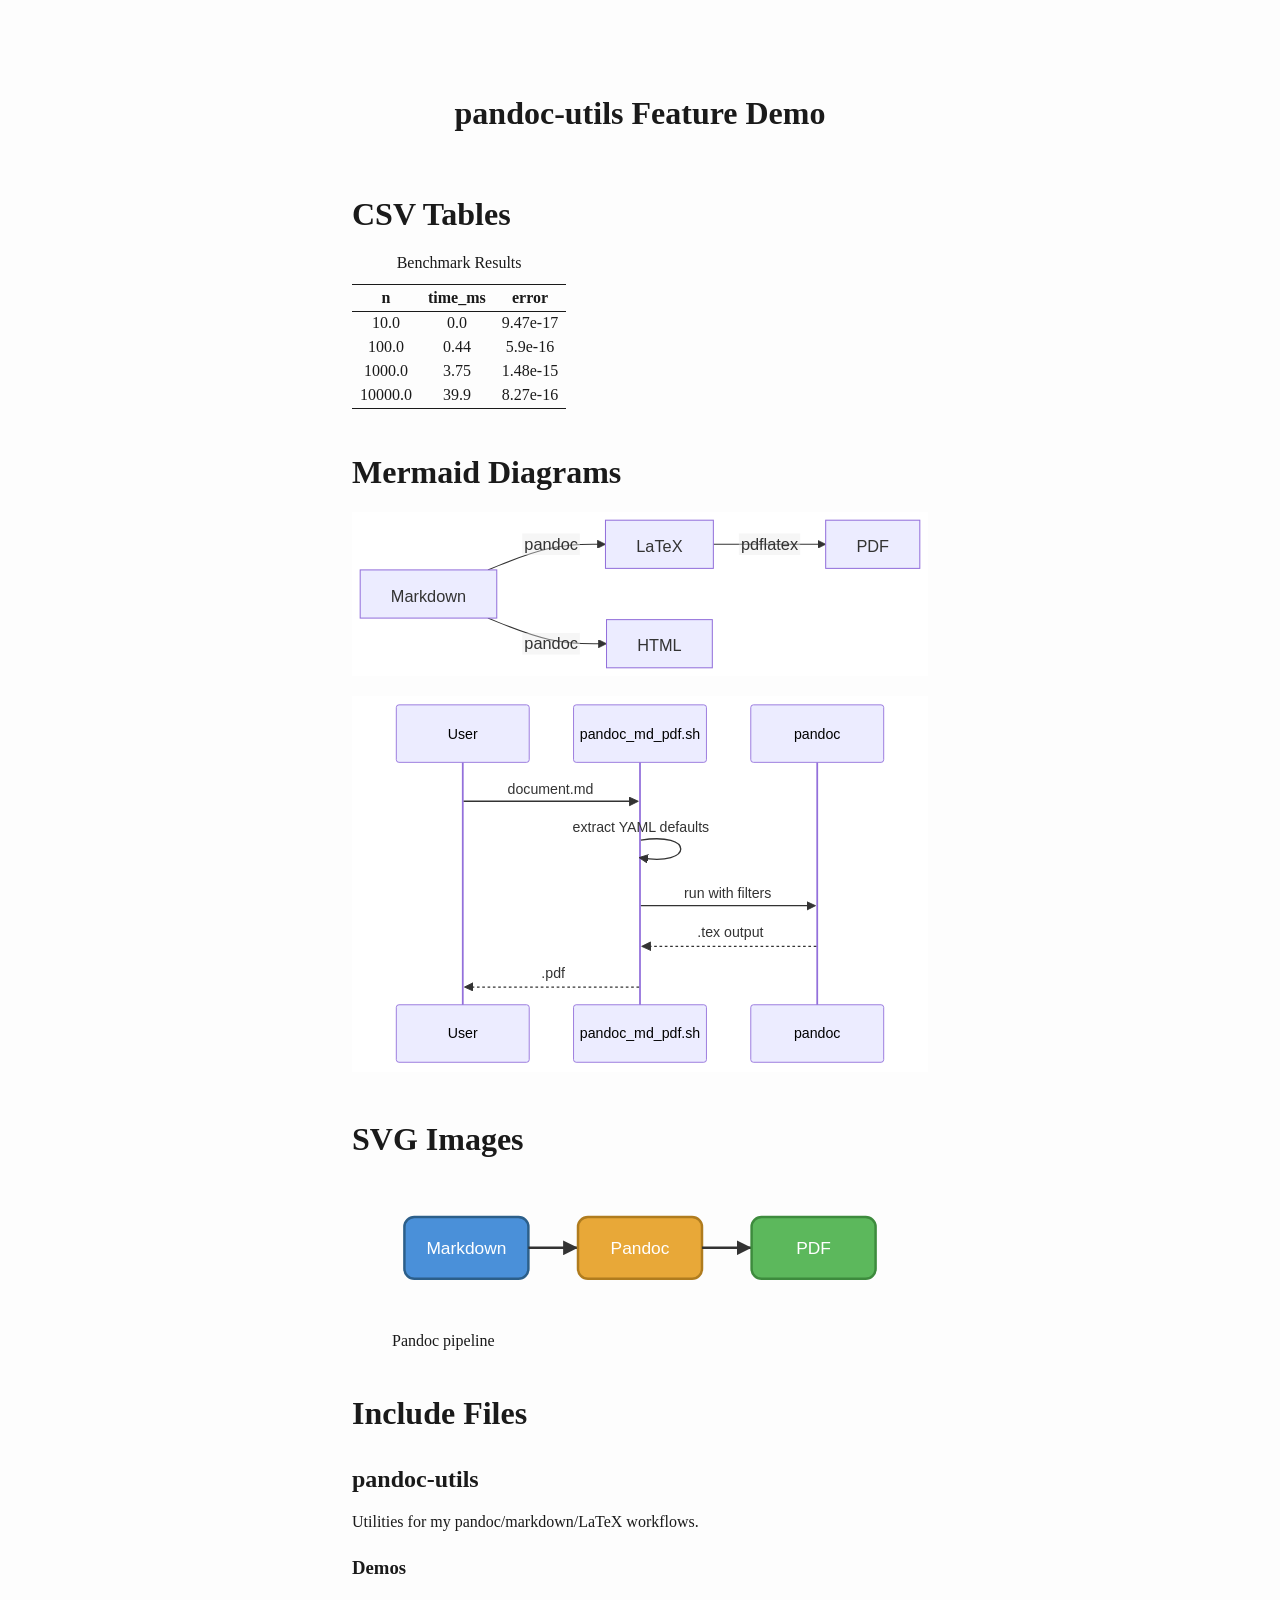
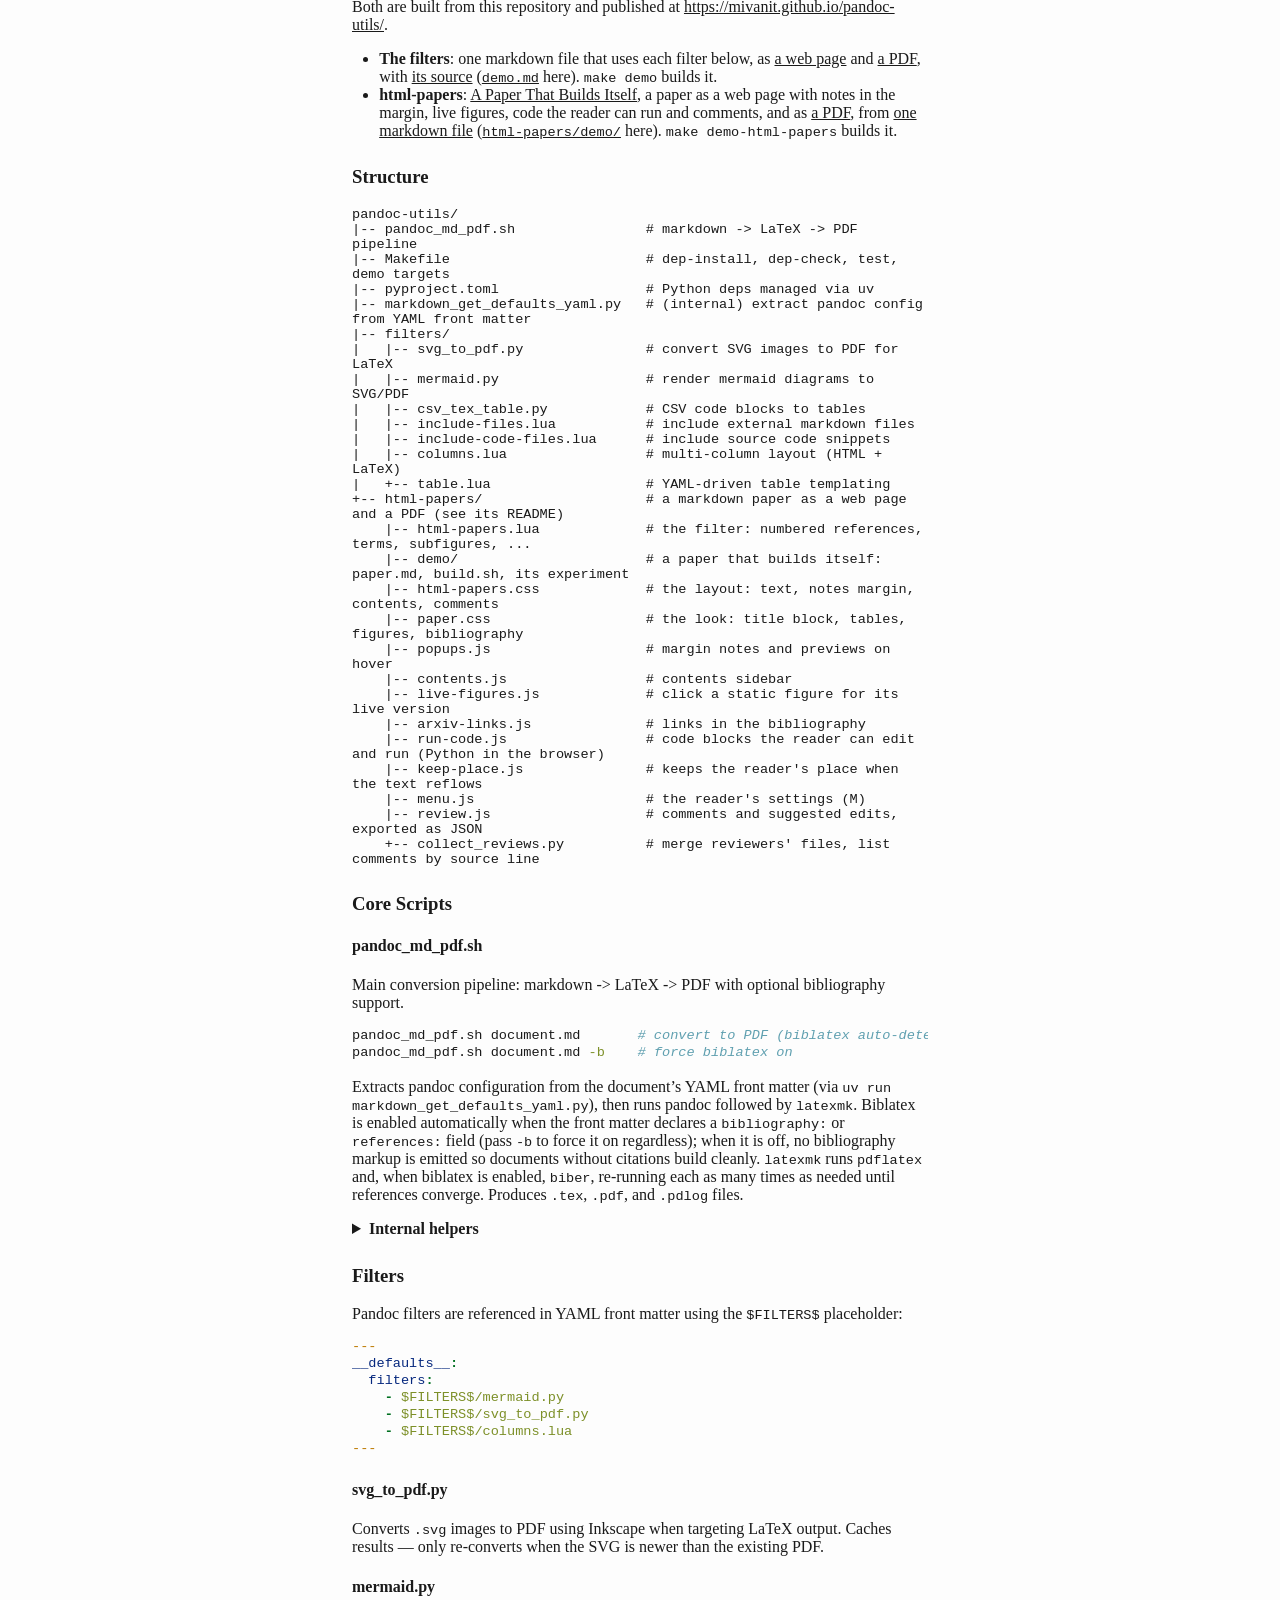
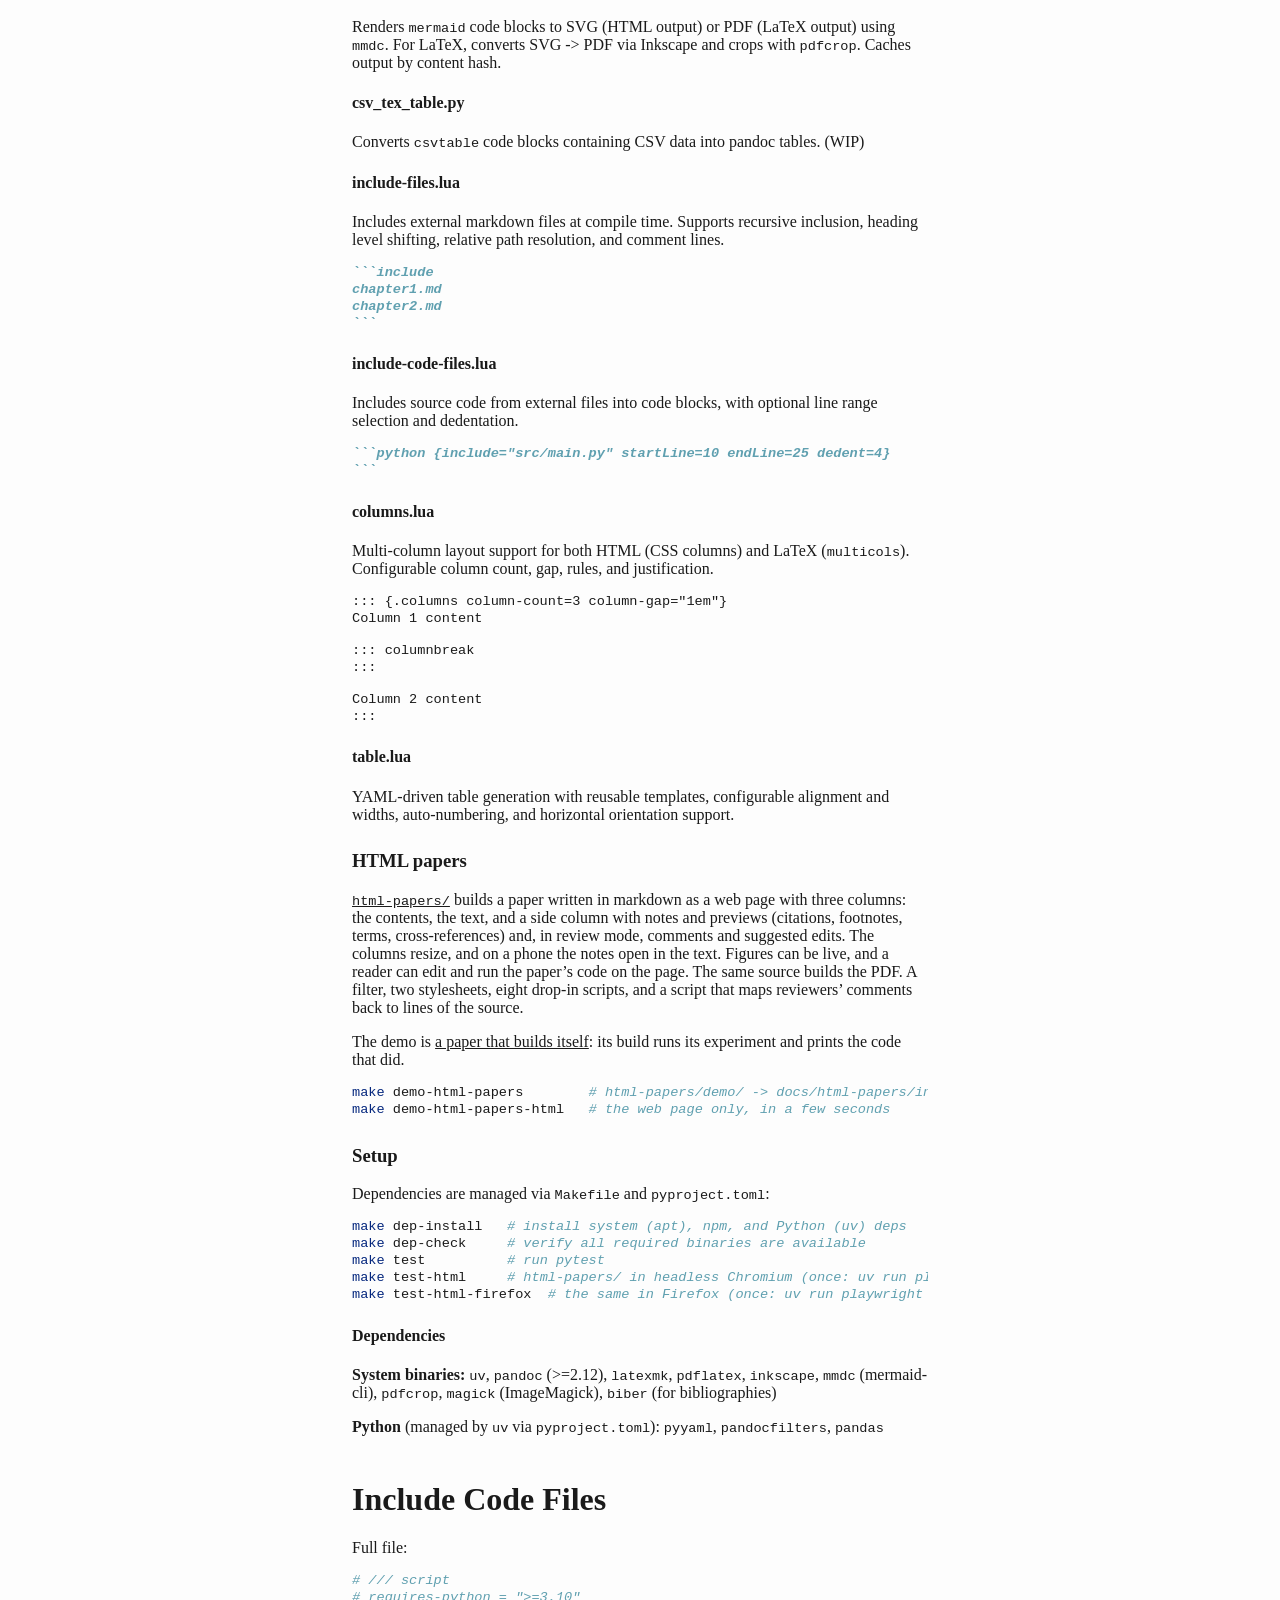
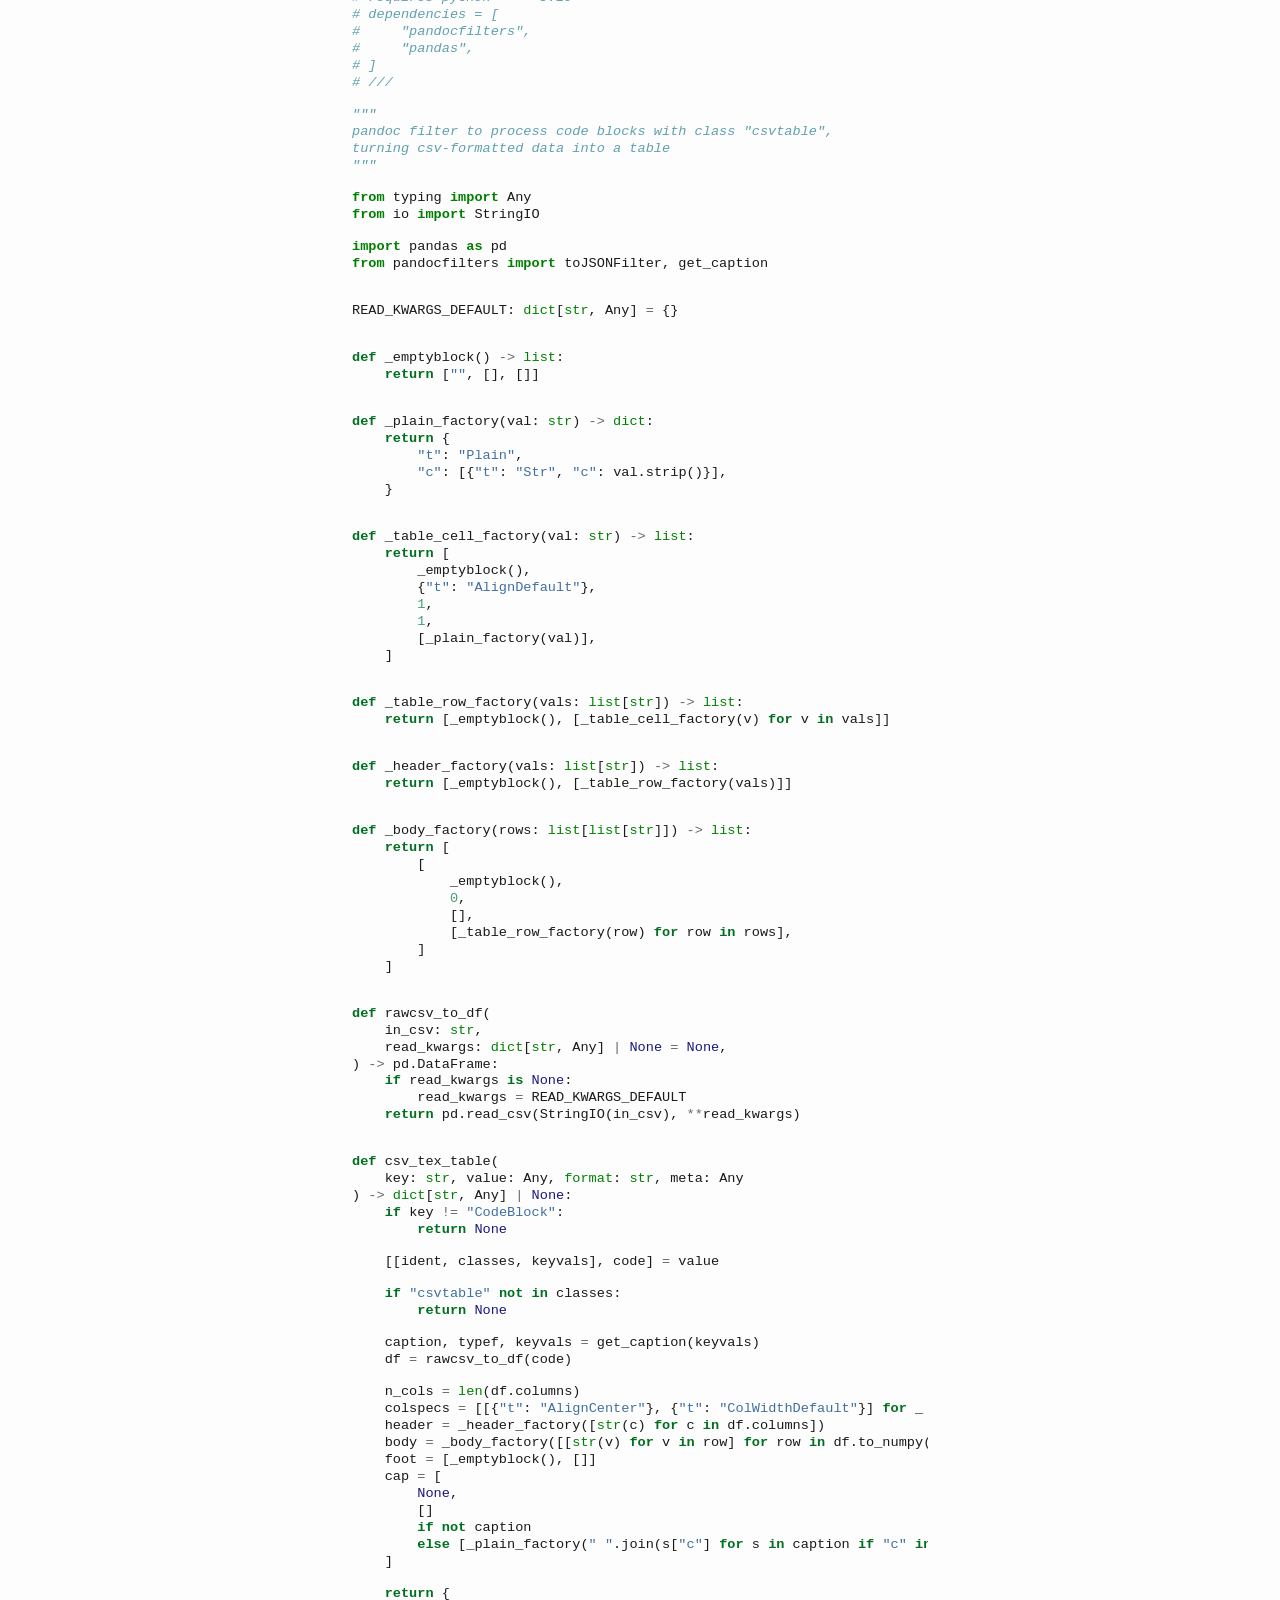
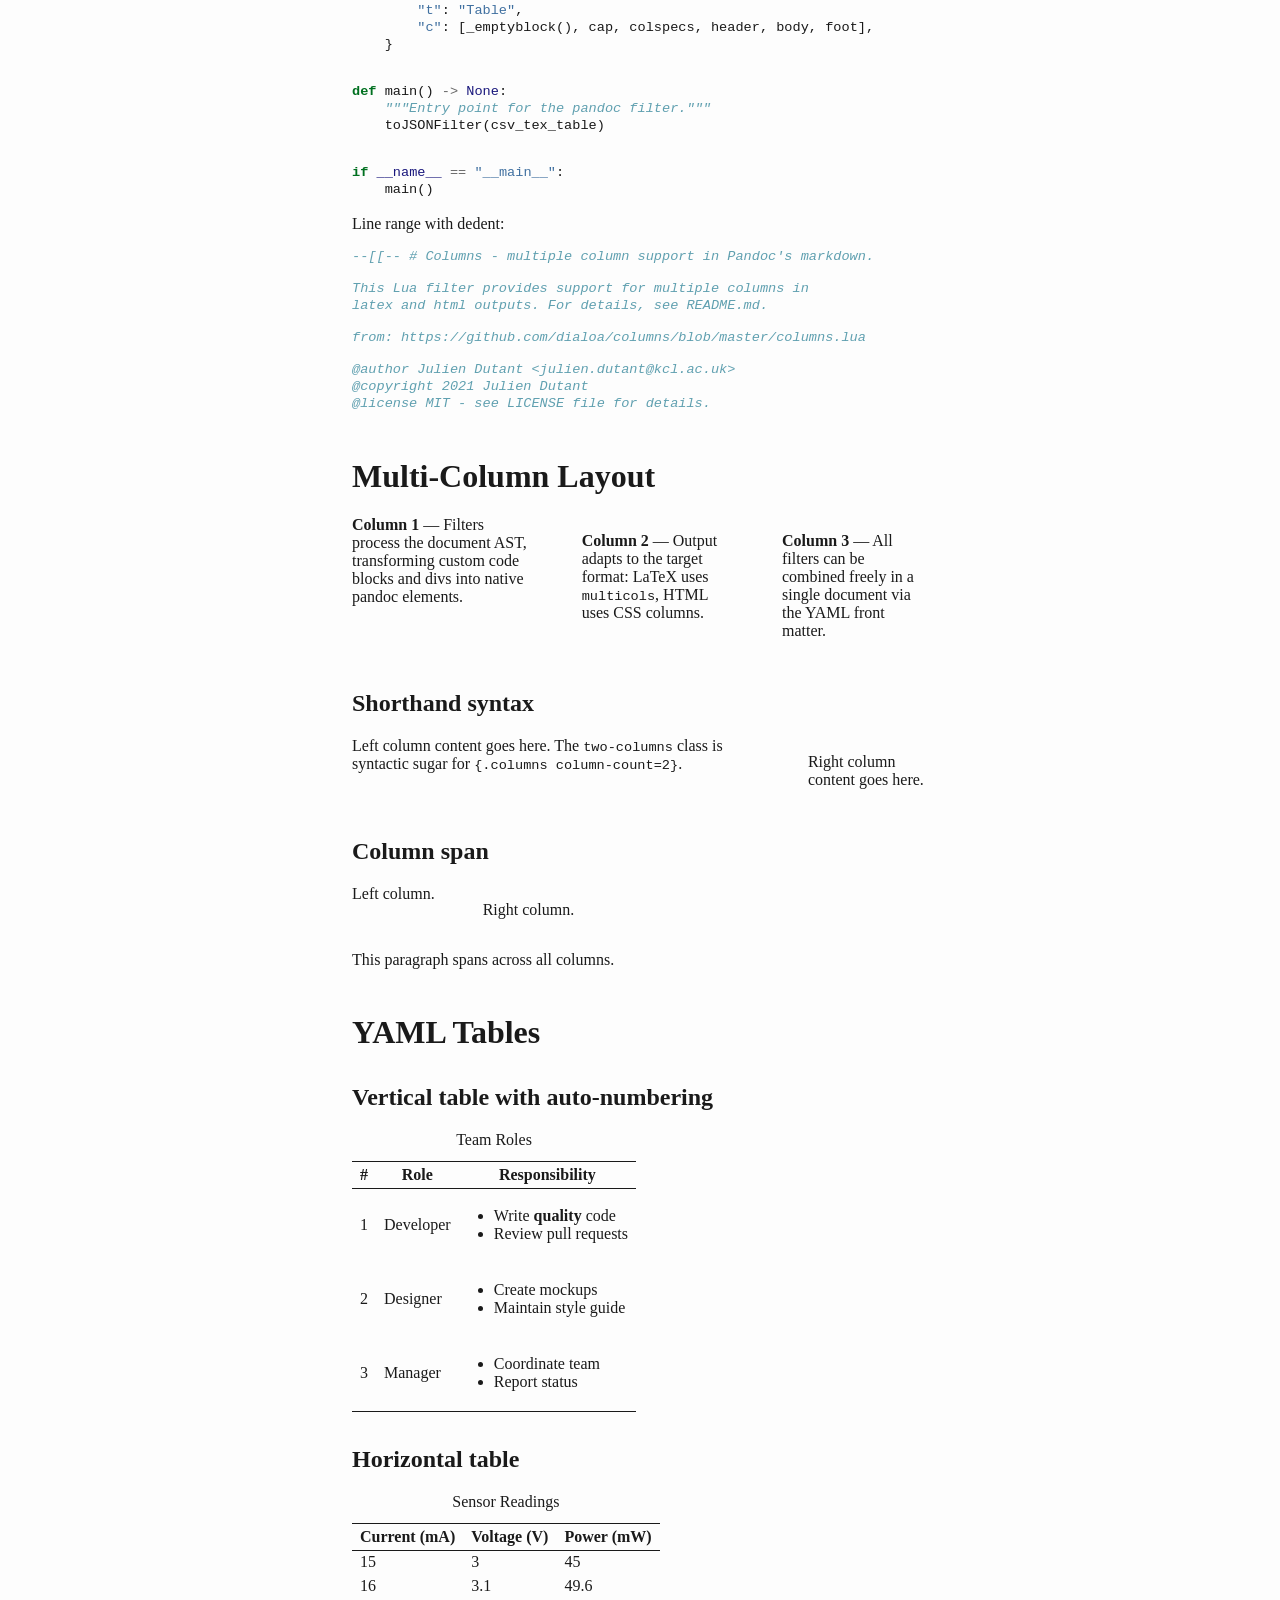
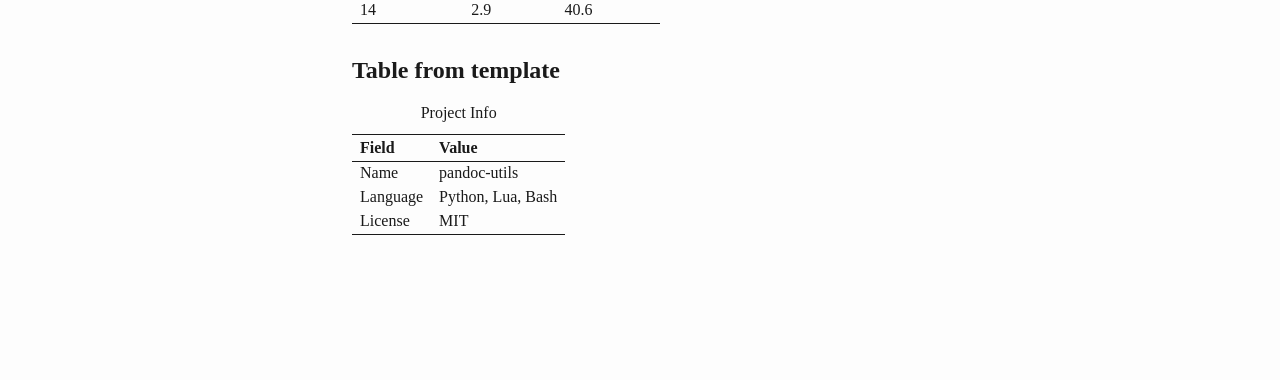
==== commit d1f212e6: "docs: add demo links and build commands to README Introduce the filter and html-papers demos with li" ====
--- a/docs/demo.html
+++ b/docs/demo.html
@@ -291,6 +291,29 @@
 <!-- include-files.lua: include external markdown at compile time -->
 <h2 id="pandoc-utils">pandoc-utils</h2>
 <p>Utilities for my pandoc/markdown/LaTeX workflows.</p>
+<h3 id="demos">Demos</h3>
+<p>Both are built from this repository and published at <a
+href="https://mivanit.github.io/pandoc-utils/"
+class="uri">https://mivanit.github.io/pandoc-utils/</a>.</p>
+<ul>
+<li><strong>The filters</strong>: one markdown file that uses each
+filter below, as <a
+href="https://mivanit.github.io/pandoc-utils/demo.html">a web page</a>
+and <a href="https://mivanit.github.io/pandoc-utils/demo.pdf">a PDF</a>,
+with <a href="https://mivanit.github.io/pandoc-utils/demo.md">its
+source</a> (<a href="demo.md"><code>demo.md</code></a> here).
+<code>make demo</code> builds it.</li>
+<li><strong>html-papers</strong>: <a
+href="https://mivanit.github.io/pandoc-utils/html-papers/">A Paper That
+Builds Itself</a>, a paper as a web page with notes in the margin, live
+figures, code the reader can run and comments, and as <a
+href="https://mivanit.github.io/pandoc-utils/html-papers/paper.pdf">a
+PDF</a>, from <a
+href="https://mivanit.github.io/pandoc-utils/html-papers/paper.md">one
+markdown file</a> (<a
+href="https://github.com/mivanit/pandoc-utils/tree/main/html-papers/demo"><code>html-papers/demo/</code></a>
+here). <code>make demo-html-papers</code> builds it.</li>
+</ul>
 <h3 id="structure">Structure</h3>
 <pre><code>pandoc-utils/
 |-- pandoc_md_pdf.sh                # markdown -&gt; LaTeX -&gt; PDF pipeline
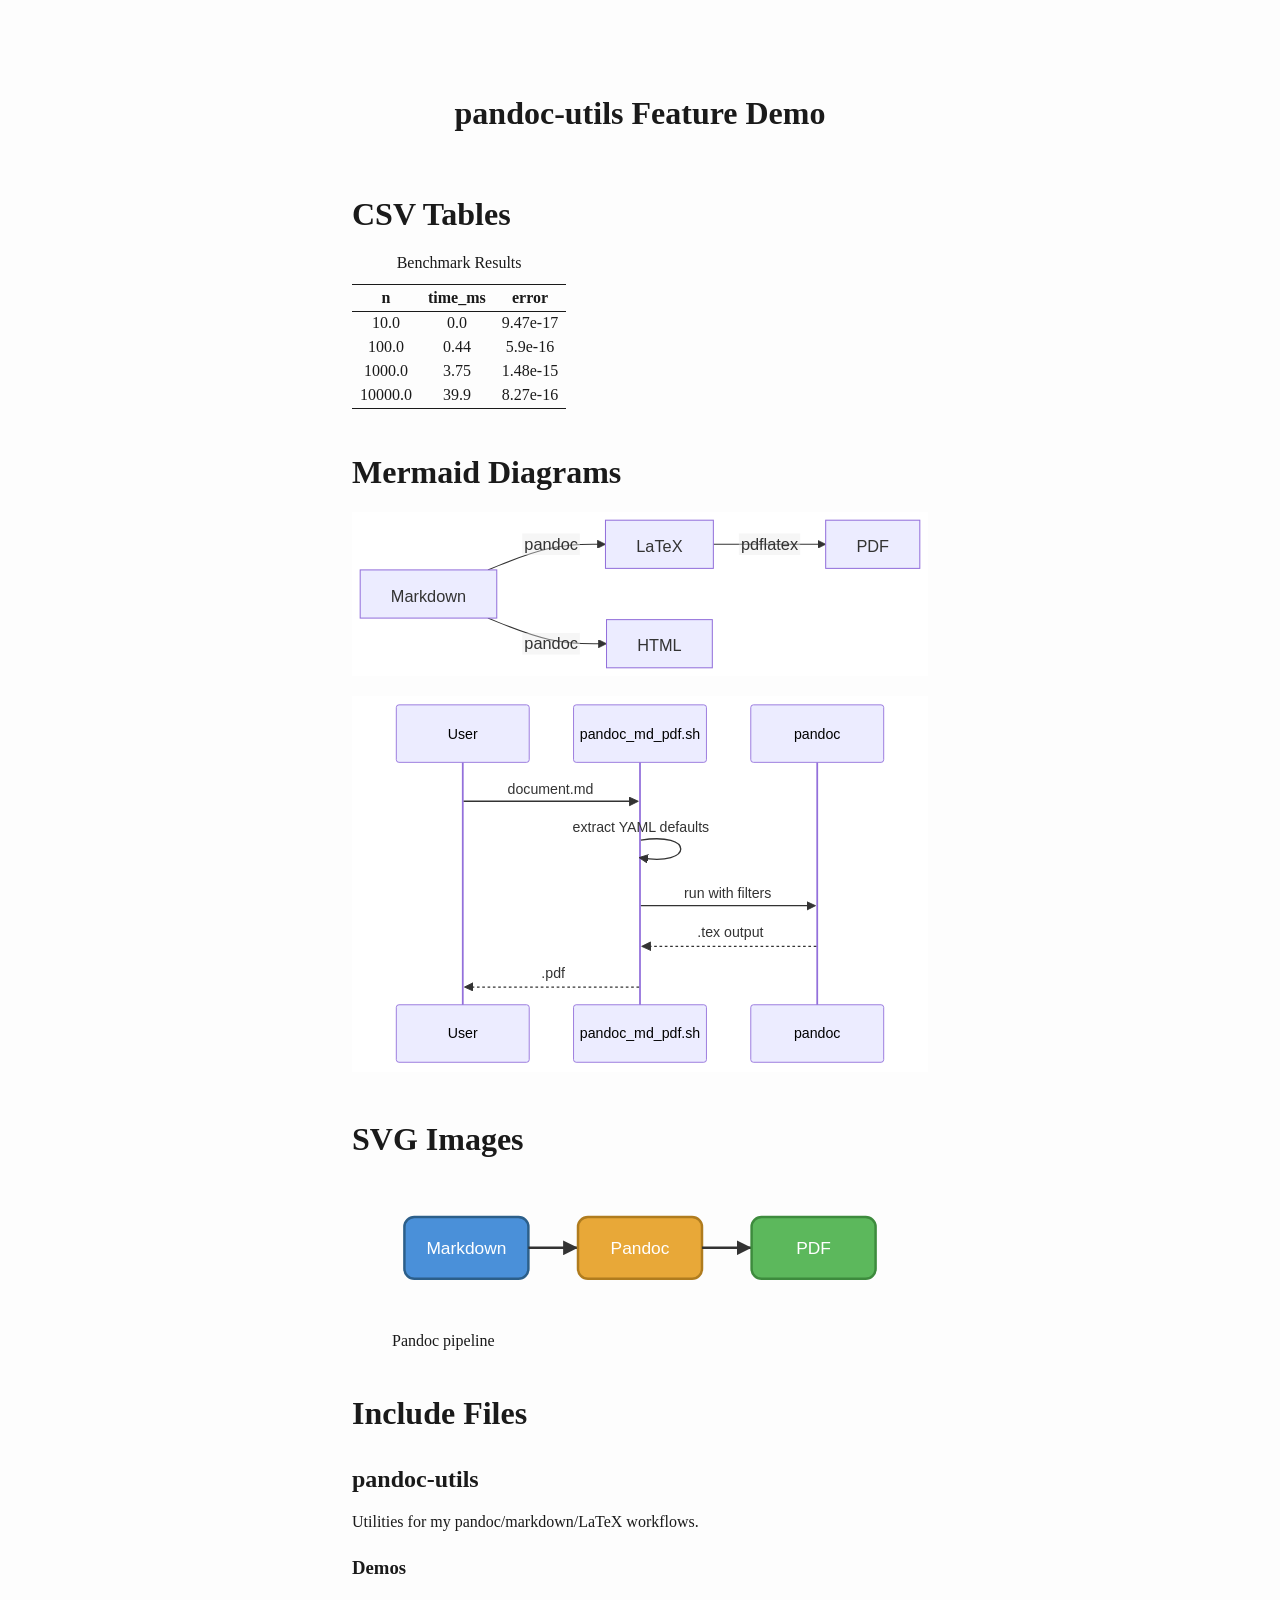
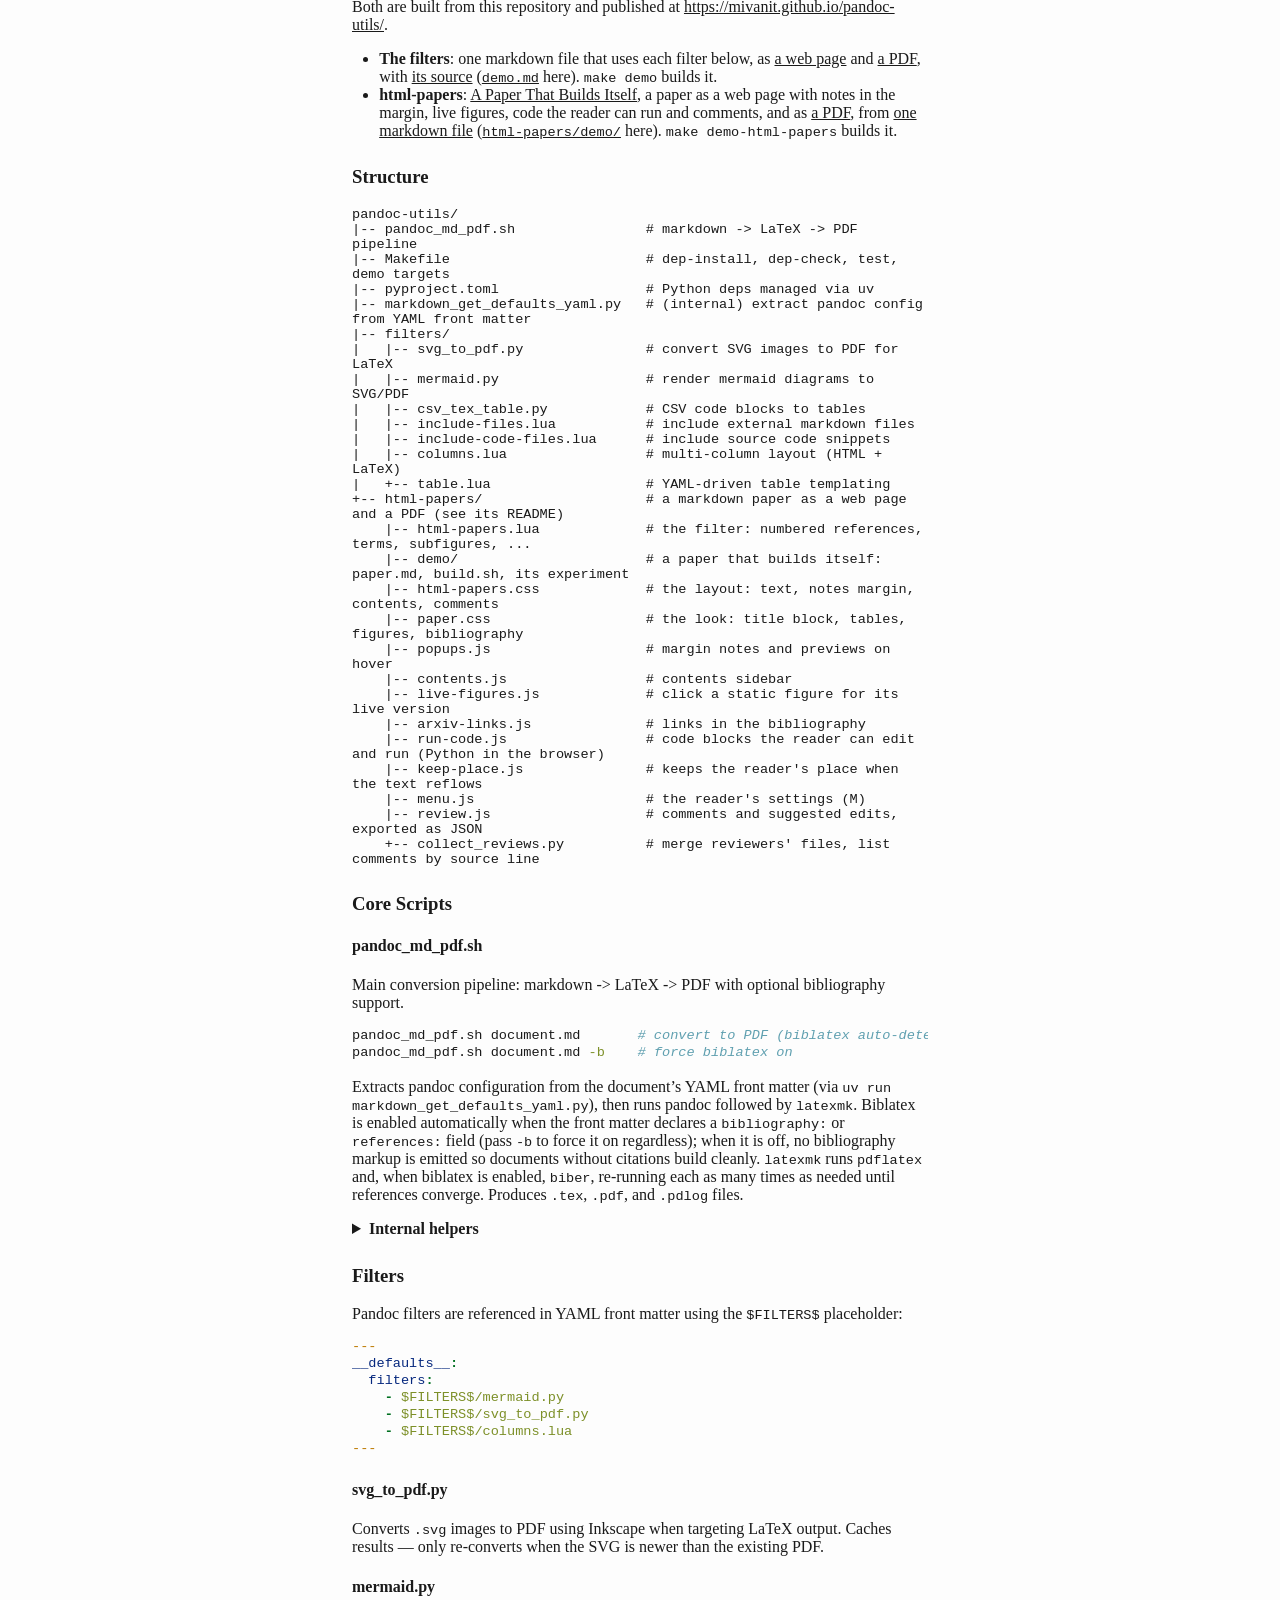
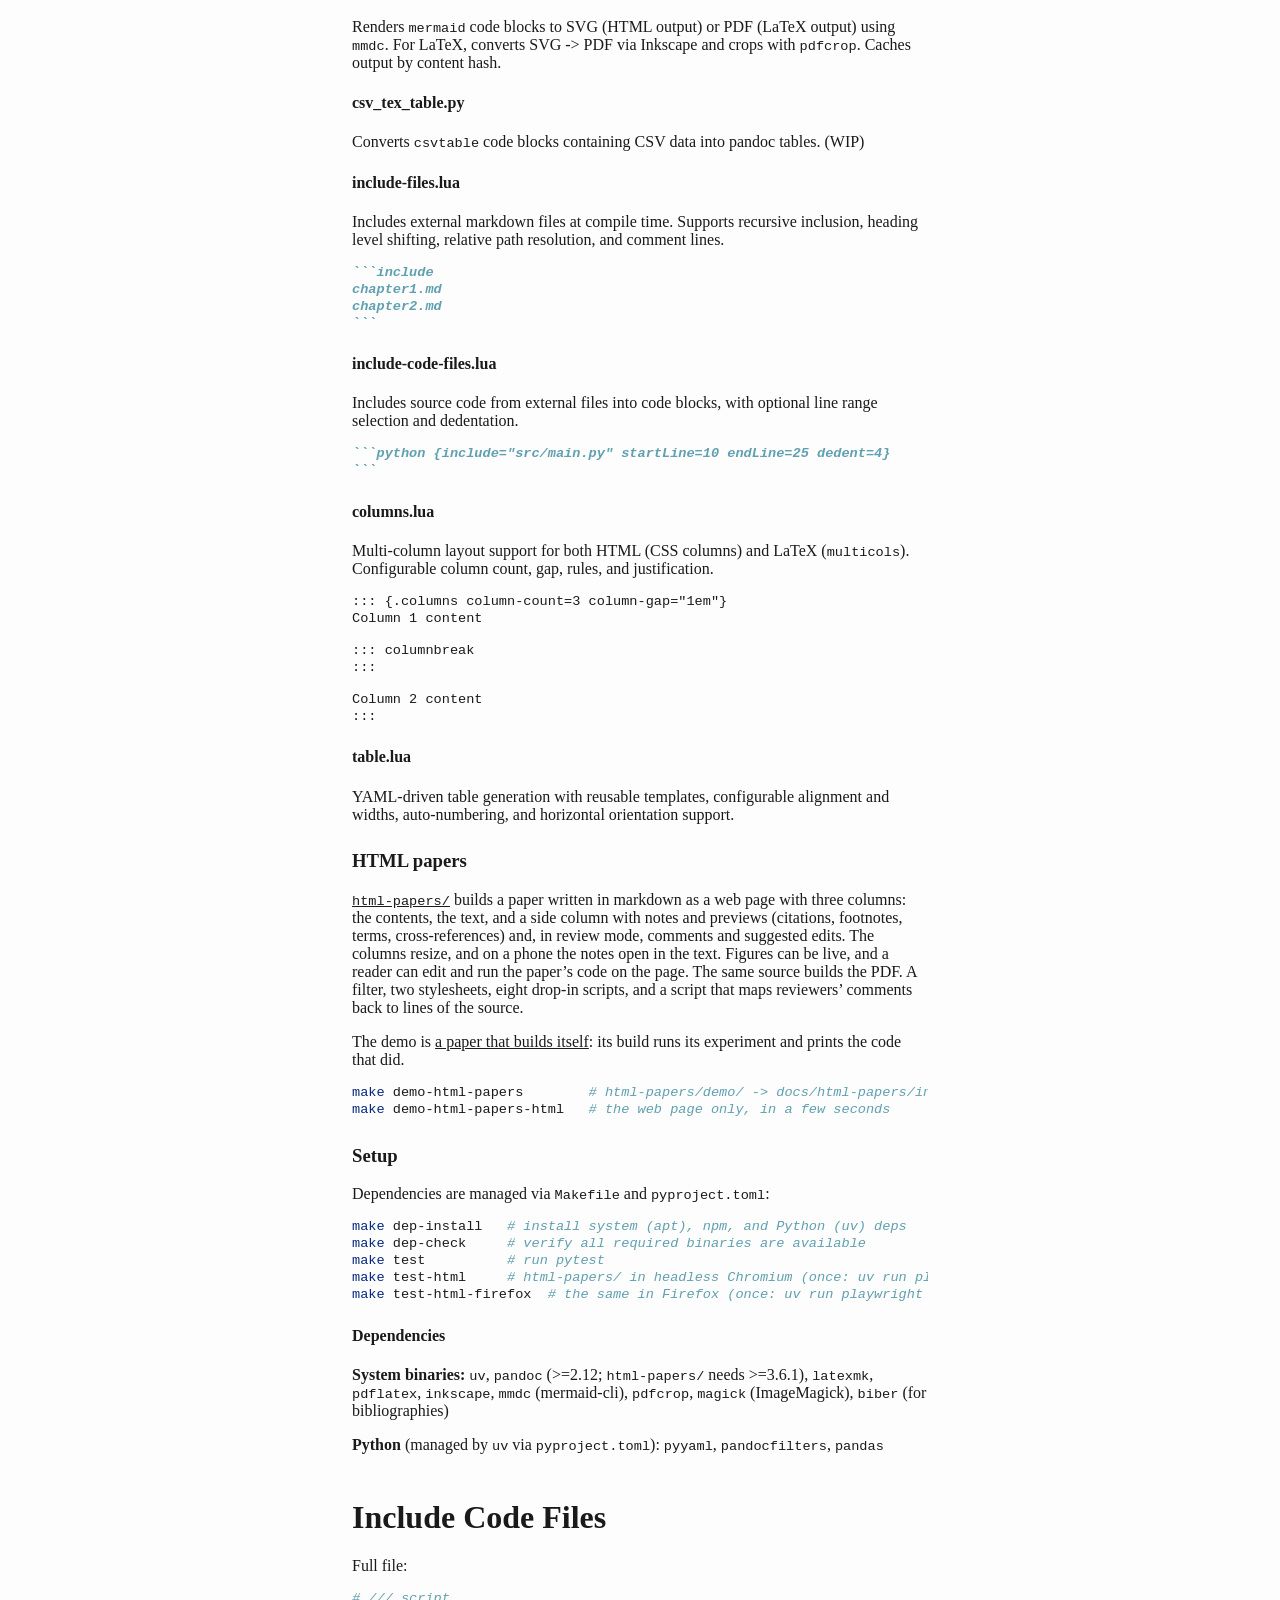
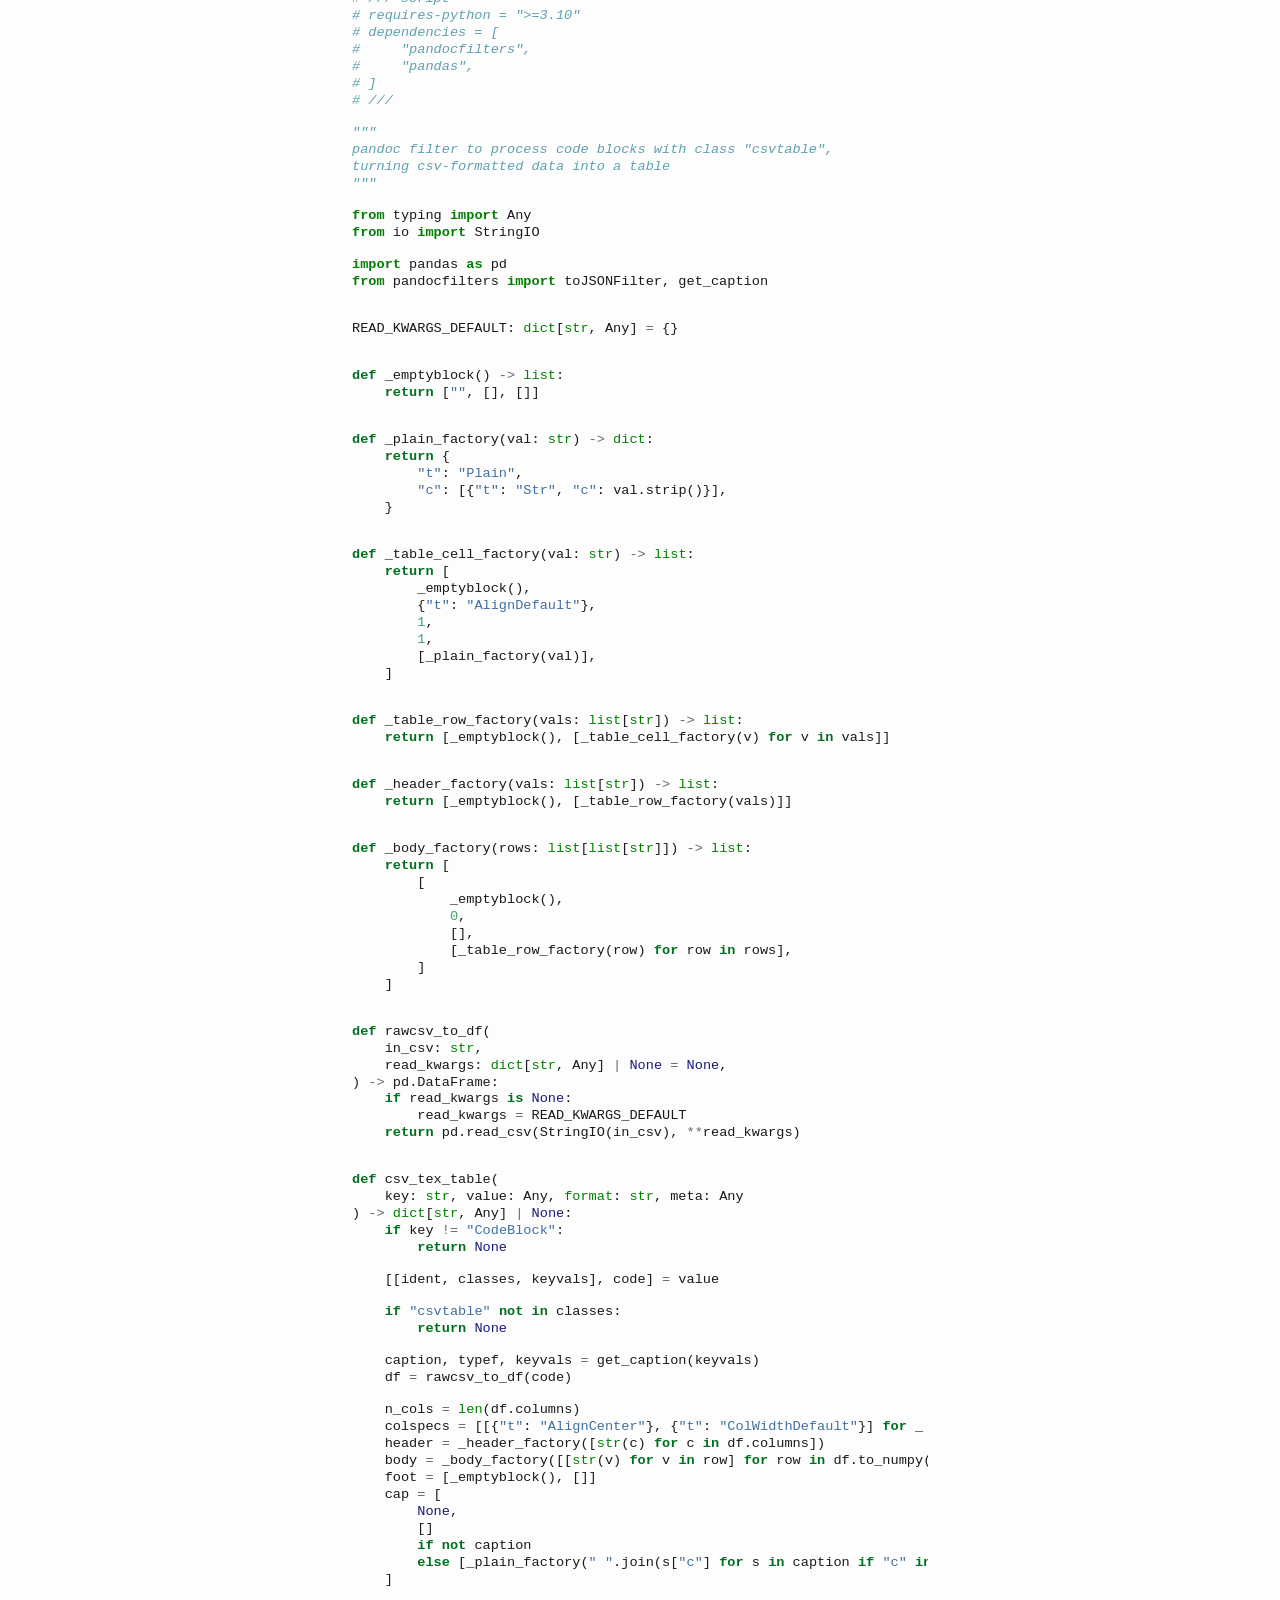
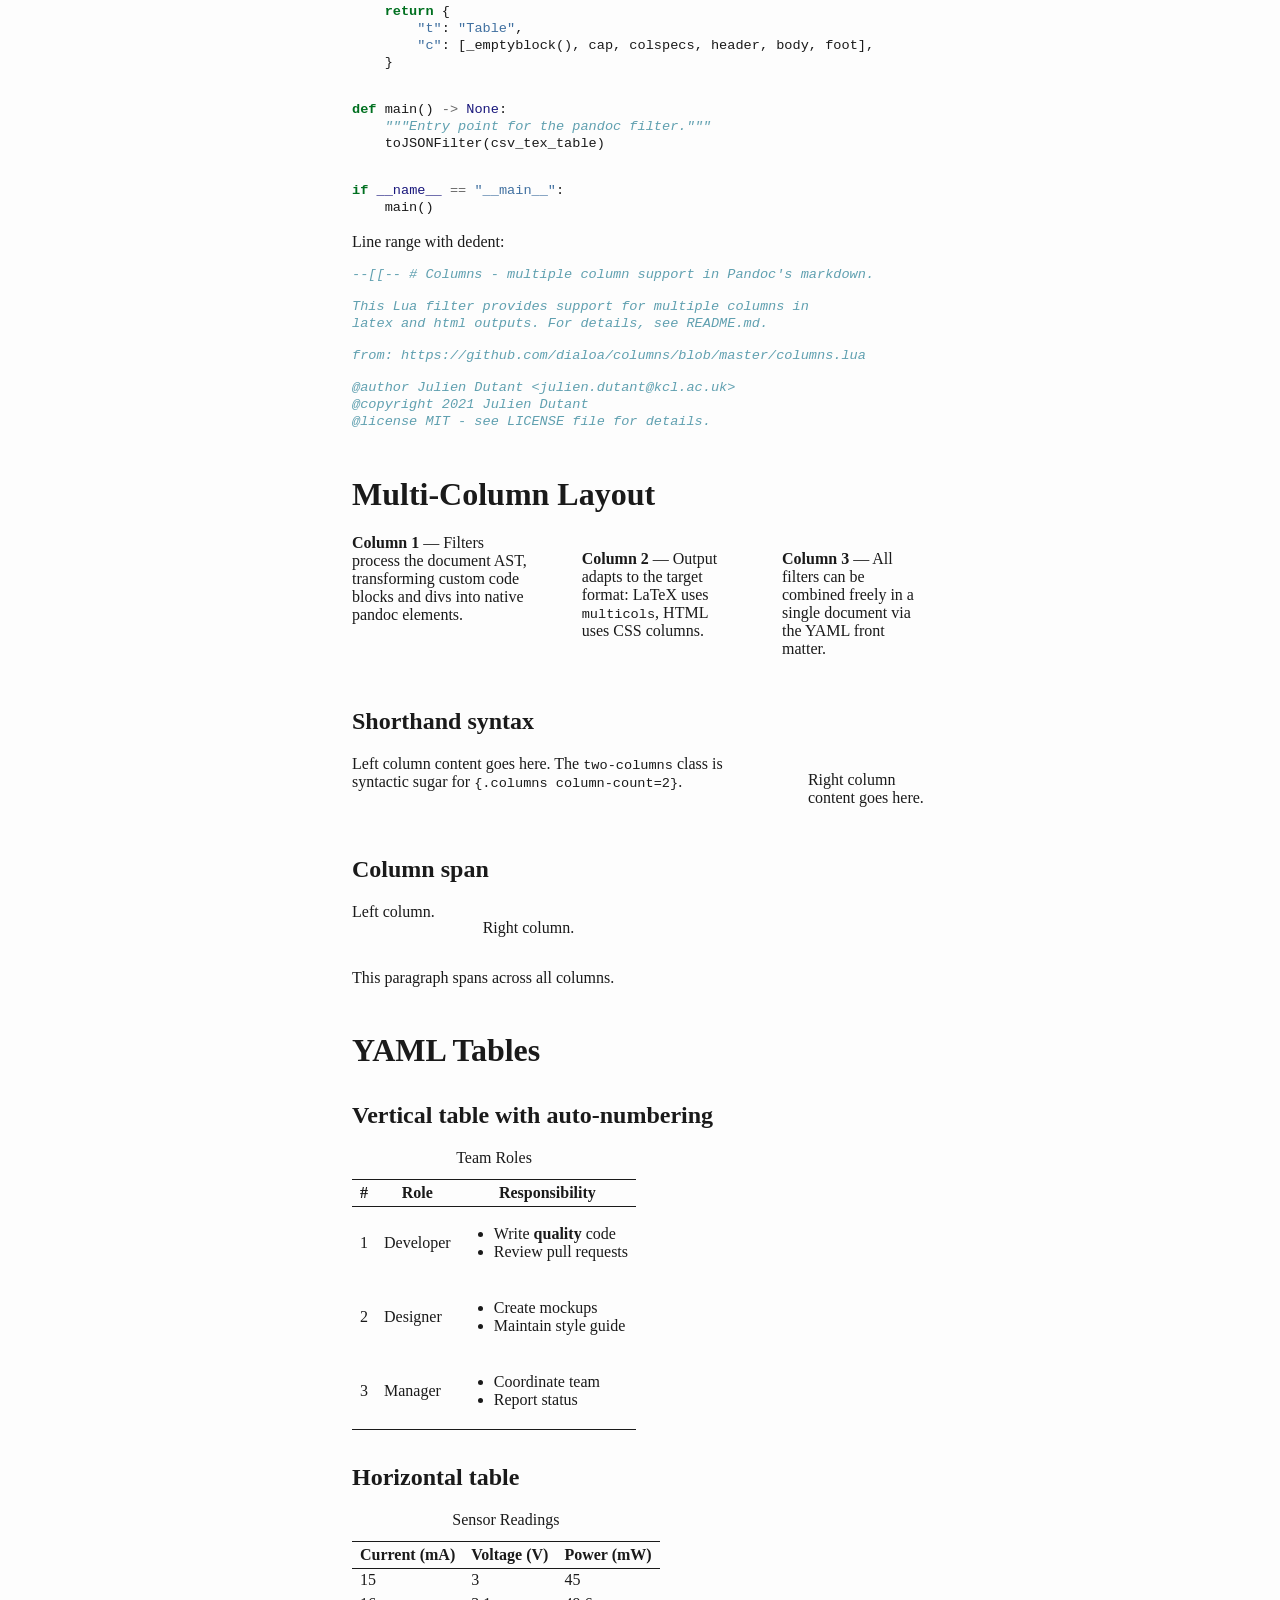
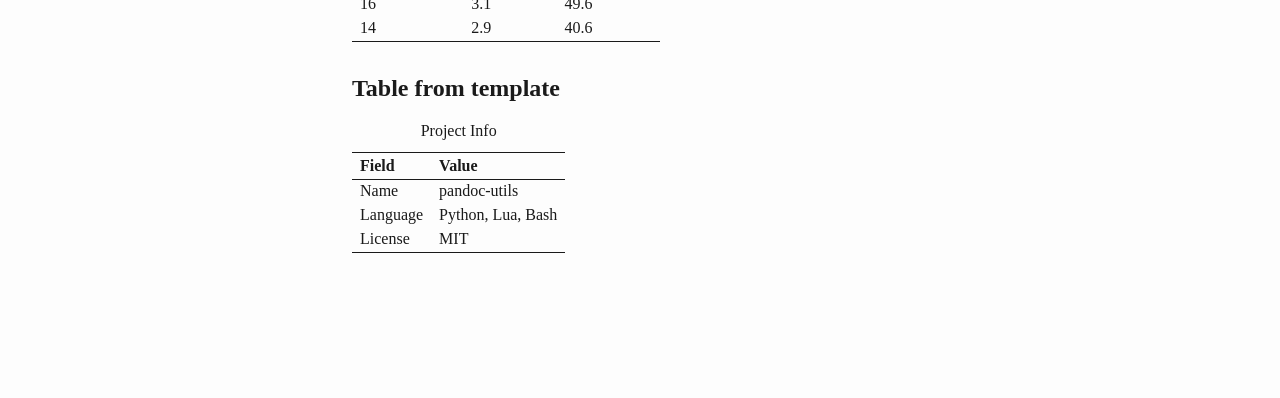
==== commit b4e55550: "fix: require pandoc 3.6.1 for html-papers Raise the version guard to match the existing pandoc.Capti" ====
--- a/docs/demo.html
+++ b/docs/demo.html
@@ -454,9 +454,10 @@
 <span id="cb8-5"><a href="#cb8-5" aria-hidden="true" tabindex="-1"></a><span class="fu">make</span> test-html-firefox  <span class="co"># the same in Firefox (once: uv run playwright install firefox)</span></span></code></pre></div>
 <h4 id="dependencies">Dependencies</h4>
 <p><strong>System binaries:</strong> <code>uv</code>,
-<code>pandoc</code> (&gt;=2.12), <code>latexmk</code>,
-<code>pdflatex</code>, <code>inkscape</code>, <code>mmdc</code>
-(mermaid-cli), <code>pdfcrop</code>, <code>magick</code> (ImageMagick),
+<code>pandoc</code> (&gt;=2.12; <code>html-papers/</code> needs
+&gt;=3.6.1), <code>latexmk</code>, <code>pdflatex</code>,
+<code>inkscape</code>, <code>mmdc</code> (mermaid-cli),
+<code>pdfcrop</code>, <code>magick</code> (ImageMagick),
 <code>biber</code> (for bibliographies)</p>
 <p><strong>Python</strong> (managed by <code>uv</code> via
 <code>pyproject.toml</code>): <code>pyyaml</code>,
